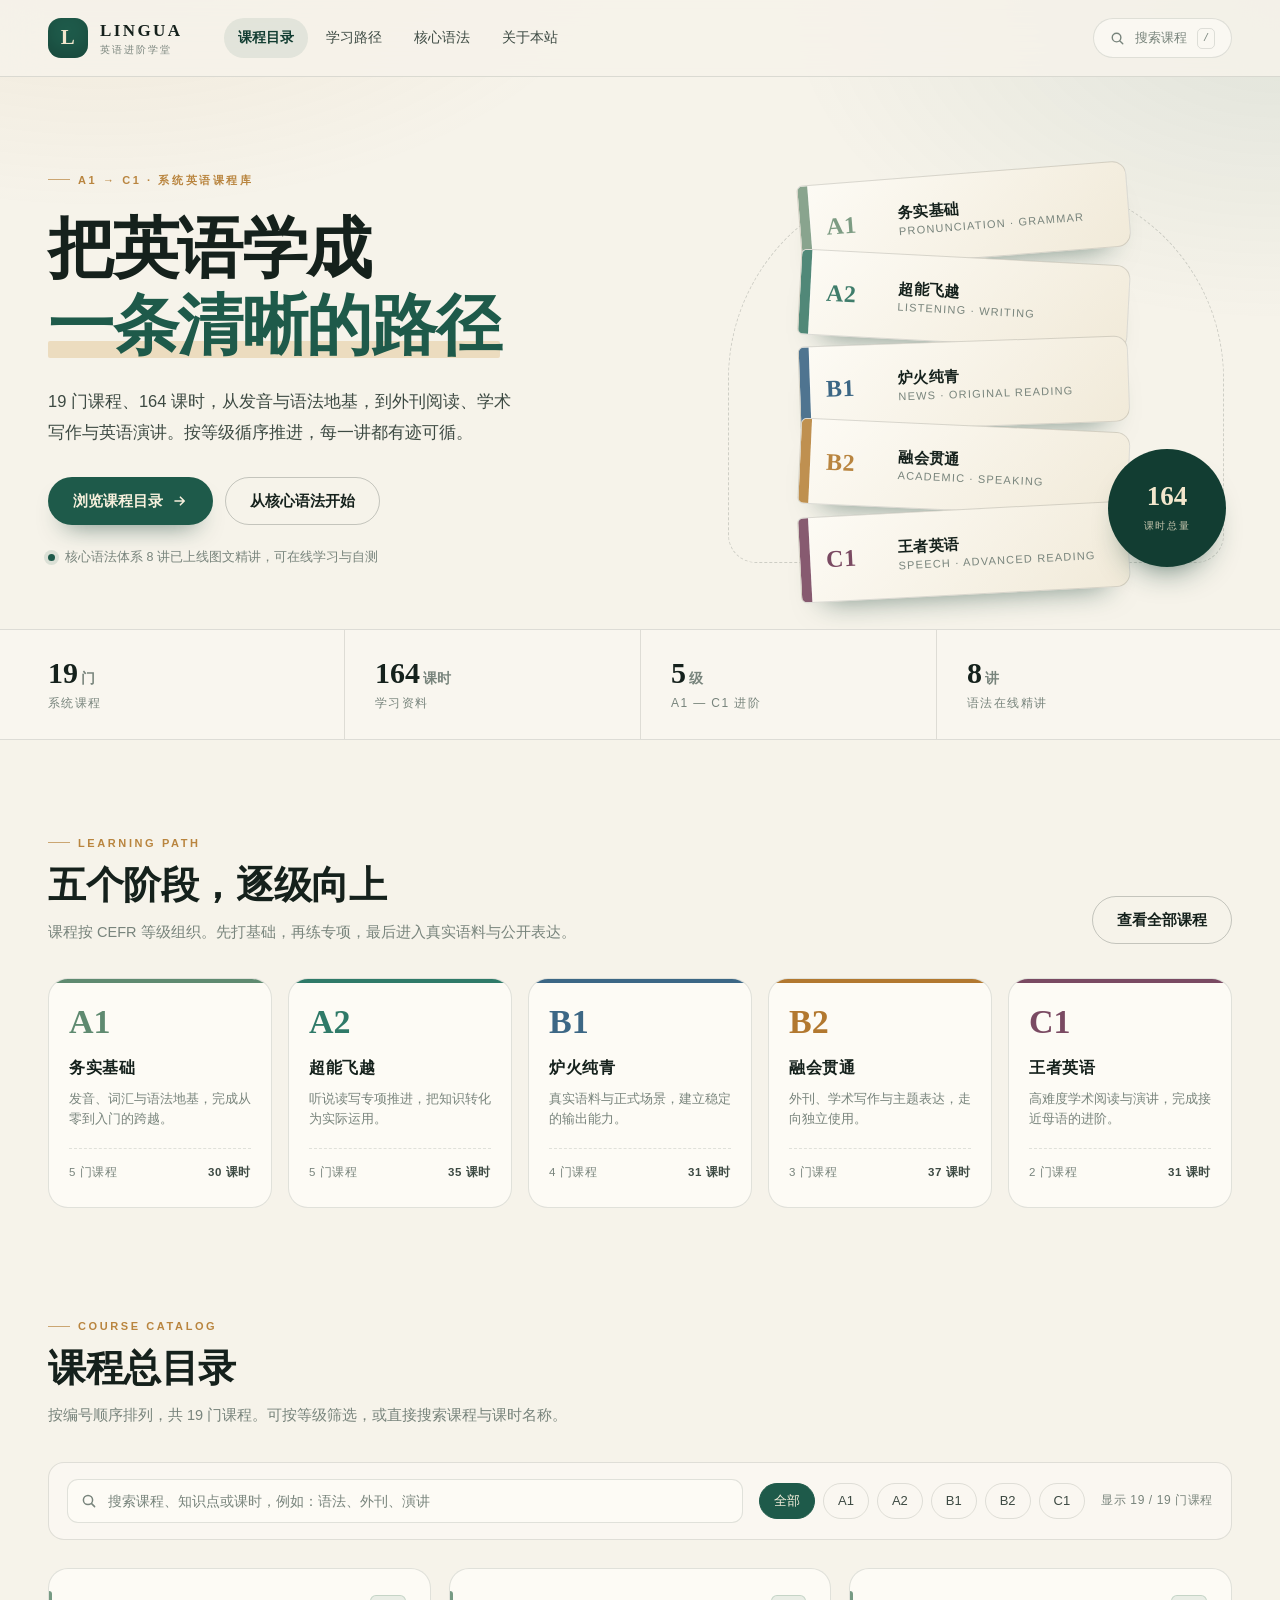
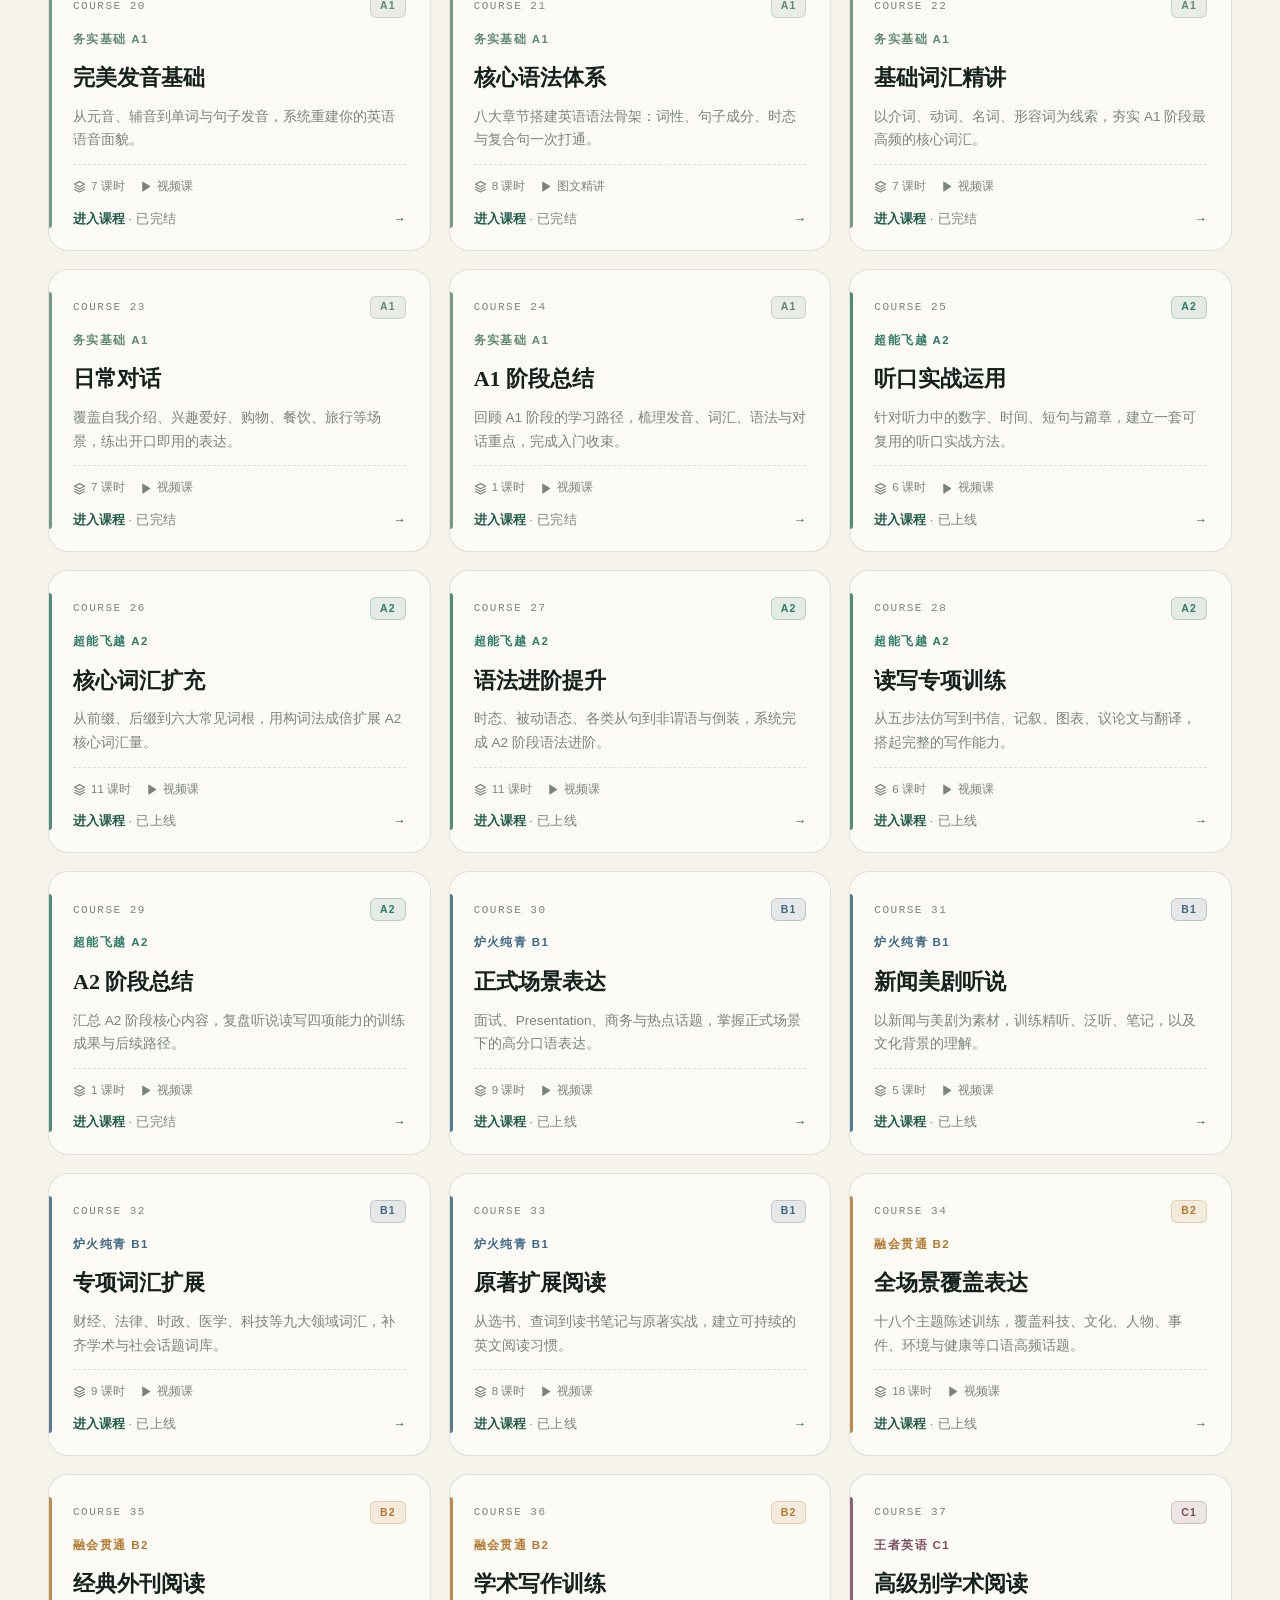
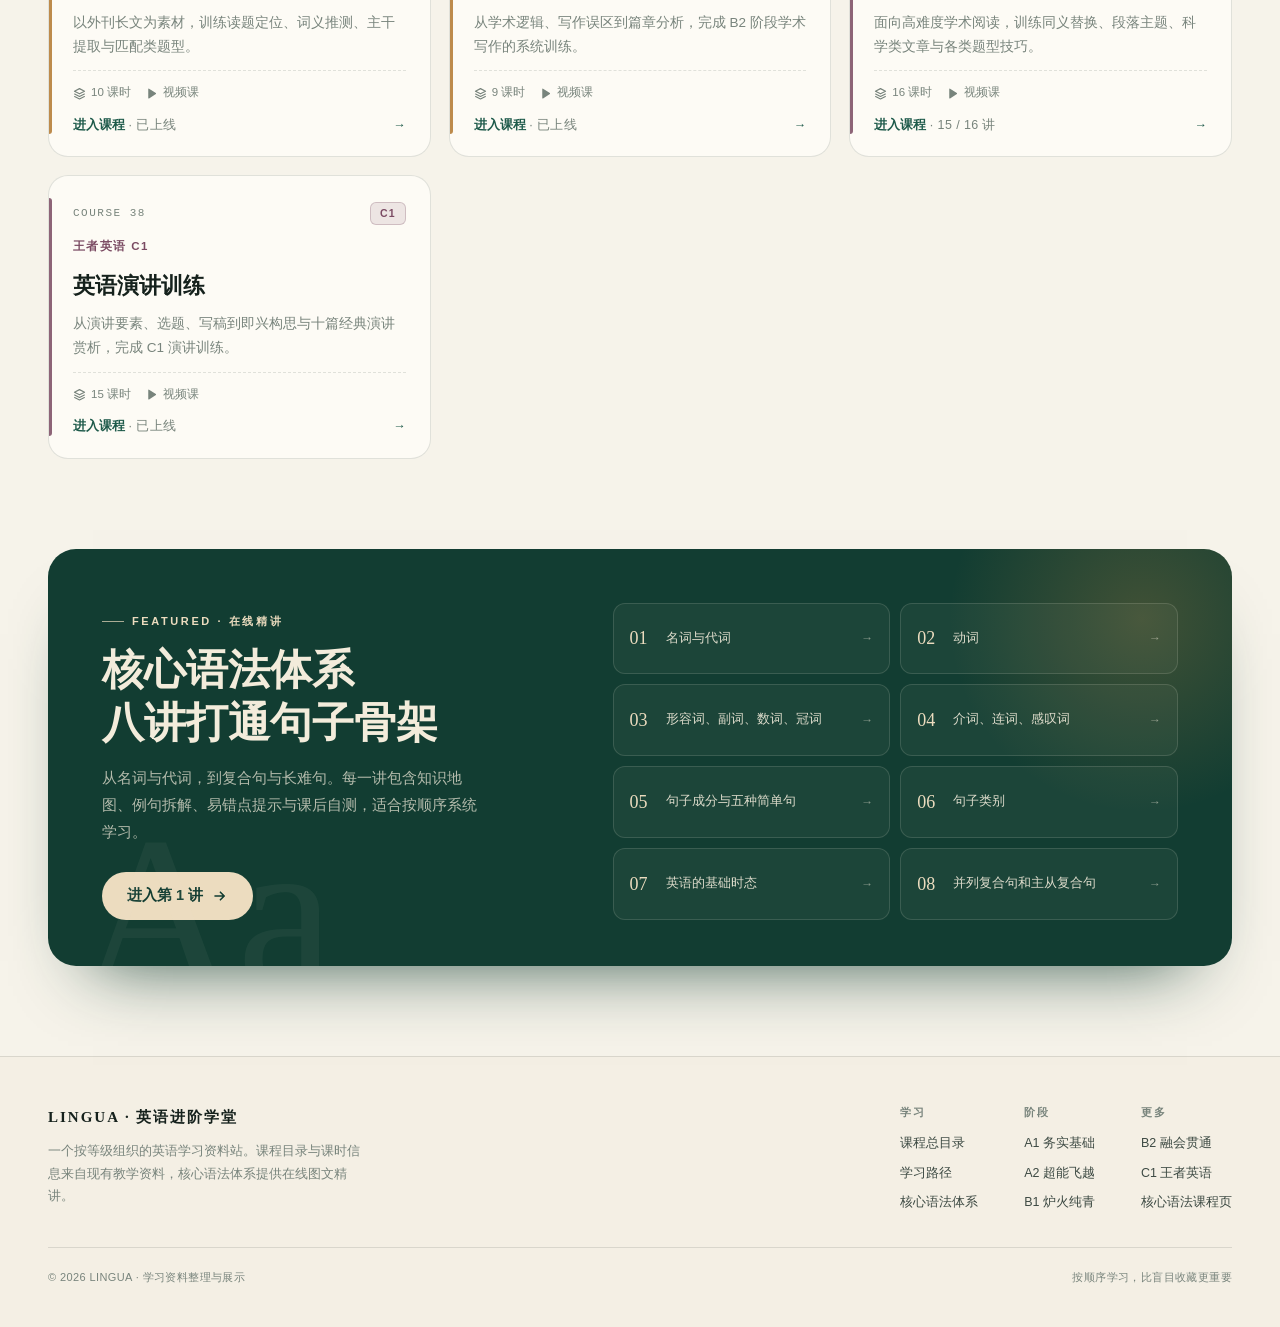
==== index.html @ fb458ee4 "feat: 英语学习网站开发 - 目录规划 Co-authored-by: traeagent <traeagent@users.noreply.github.com>" ====
<!DOCTYPE html>
<html lang="zh-CN">
<head>
  <meta charset="UTF-8">
  <meta name="viewport" content="width=device-width, initial-scale=1">
  <title>LINGUA · 英语进阶学堂 | A1–C1 系统英语课程</title>
  <meta name="description" content="LINGUA 英语进阶学堂：从 A1 到 C1 的 19 门系统课程，164 课时学习资料，含核心语法体系 8 讲在线精讲。">
  <link rel="icon" href="data:image/svg+xml,%3Csvg xmlns='http://www.w3.org/2000/svg' viewBox='0 0 40 40'%3E%3Crect width='40' height='40' rx='12' fill='%231e5a4a'/%3E%3Ctext x='20' y='27' font-family='Georgia' font-size='20' fill='%23f3e7cd' text-anchor='middle'%3EL%3C/text%3E%3C/svg%3E">
  <link rel="stylesheet" href="assets/css/site.css">
</head>
<body data-page="home">

  <header class="site-header">
    <div class="header-inner">
      <a class="logo" href="index.html" aria-label="LINGUA 首页">
        <span class="logo-mark">L</span>
        <span class="logo-text"><b>LINGUA</b><span>英语进阶学堂</span></span>
      </a>
      <nav class="main-nav" aria-label="主导航">
        <a href="#catalog" class="is-active">课程目录</a>
        <a href="#roadmap">学习路径</a>
        <a href="lesson-01.html">核心语法</a>
        <a href="#about">关于本站</a>
      </nav>
      <div class="header-actions">
        <a class="search-jump" href="index.html#catalog" data-search-jump>
          <svg viewBox="0 0 16 16" fill="none" stroke="currentColor" stroke-width="1.5" aria-hidden="true"><circle cx="7" cy="7" r="4.6"/><path d="m10.6 10.6 3 3" stroke-linecap="round"/></svg>
          <span>搜索课程</span><kbd>/</kbd>
        </a>
        <button class="nav-toggle" aria-label="打开菜单" aria-expanded="false">
          <svg viewBox="0 0 20 20" width="18" height="18" fill="none" stroke="currentColor" stroke-width="1.6"><path d="M3 6h14M3 10h14M3 14h14" stroke-linecap="round"/></svg>
        </button>
      </div>
    </div>
  </header>

  <main>
    <section class="hero">
      <div class="container hero-grid">
        <div>
          <span class="eyebrow">A1 → C1 · 系统英语课程库</span>
          <h1 class="hero-title">把英语学成<br><em>一条清晰的路径</em></h1>
          <p class="hero-lede">19 门课程、164 课时，从发音与语法地基，到外刊阅读、学术写作与英语演讲。按等级循序推进，每一讲都有迹可循。</p>
          <div class="hero-actions">
            <a class="btn btn-primary" href="#catalog">浏览课程目录
              <svg viewBox="0 0 16 16" fill="none" stroke="currentColor" stroke-width="1.6" aria-hidden="true"><path d="M3 8h9M8.4 4.2 12.2 8l-3.8 3.8" stroke-linecap="round" stroke-linejoin="round"/></svg>
            </a>
            <a class="btn btn-ghost" href="lesson-01.html">从核心语法开始</a>
          </div>
          <div class="hero-note"><span class="dot-live"></span>核心语法体系 8 讲已上线图文精讲，可在线学习与自测</div>
        </div>

        <div class="hero-art" aria-hidden="true">
          <div class="book book-1">
            <span class="book-level">A1</span>
            <span class="book-info"><b>务实基础</b><span>Pronunciation · Grammar</span></span>
          </div>
          <div class="book book-2">
            <span class="book-level">A2</span>
            <span class="book-info"><b>超能飞越</b><span>Listening · Writing</span></span>
          </div>
          <div class="book book-3">
            <span class="book-level">B1</span>
            <span class="book-info"><b>炉火纯青</b><span>News · Original Reading</span></span>
          </div>
          <div class="book book-4">
            <span class="book-level">B2</span>
            <span class="book-info"><b>融会贯通</b><span>Academic · Speaking</span></span>
          </div>
          <div class="book book-5">
            <span class="book-level">C1</span>
            <span class="book-info"><b>王者英语</b><span>Speech · Advanced Reading</span></span>
          </div>
          <div class="hero-seal"><b>164</b><span>课时总量</span></div>
        </div>
      </div>
    </section>

    <section class="stats" aria-label="站点数据">
      <div class="container stats-grid">
        <div class="stat"><b>19<i>门</i></b><span>系统课程</span></div>
        <div class="stat"><b>164<i>课时</i></b><span>学习资料</span></div>
        <div class="stat"><b>5<i>级</i></b><span>A1 — C1 进阶</span></div>
        <div class="stat"><b>8<i>讲</i></b><span>语法在线精讲</span></div>
      </div>
    </section>

    <section class="roadmap" id="roadmap">
      <div class="container">
        <div class="section-head">
          <div>
            <span class="eyebrow">Learning Path</span>
            <h2>五个阶段，逐级向上</h2>
            <p>课程按 CEFR 等级组织。先打基础，再练专项，最后进入真实语料与公开表达。</p>
          </div>
          <a class="btn btn-ghost" href="#catalog">查看全部课程</a>
        </div>
        <div class="roadmap-grid">
          <a class="level-card" href="index.html?level=A1#catalog" style="--lv:#5f8a70">
            <span class="lv">A1</span>
            <h3>务实基础</h3>
            <p>发音、词汇与语法地基，完成从零到入门的跨越。</p>
            <div class="lv-meta"><span>5 门课程</span><b>30 课时</b></div>
          </a>
          <a class="level-card" href="index.html?level=A2#catalog" style="--lv:#2f7a68">
            <span class="lv">A2</span>
            <h3>超能飞越</h3>
            <p>听说读写专项推进，把知识转化为实际运用。</p>
            <div class="lv-meta"><span>5 门课程</span><b>35 课时</b></div>
          </a>
          <a class="level-card" href="index.html?level=B1#catalog" style="--lv:#3c6785">
            <span class="lv">B1</span>
            <h3>炉火纯青</h3>
            <p>真实语料与正式场景，建立稳定的输出能力。</p>
            <div class="lv-meta"><span>4 门课程</span><b>31 课时</b></div>
          </a>
          <a class="level-card" href="index.html?level=B2#catalog" style="--lv:#b2782f">
            <span class="lv">B2</span>
            <h3>融会贯通</h3>
            <p>外刊、学术写作与主题表达，走向独立使用。</p>
            <div class="lv-meta"><span>3 门课程</span><b>37 课时</b></div>
          </a>
          <a class="level-card" href="index.html?level=C1#catalog" style="--lv:#7a4a62">
            <span class="lv">C1</span>
            <h3>王者英语</h3>
            <p>高难度学术阅读与演讲，完成接近母语的进阶。</p>
            <div class="lv-meta"><span>2 门课程</span><b>31 课时</b></div>
          </a>
        </div>
      </div>
    </section>

    <section class="catalog" id="catalog">
      <div class="container">
        <div class="section-head">
          <div>
            <span class="eyebrow">Course Catalog</span>
            <h2>课程总目录</h2>
            <p>按编号顺序排列，共 19 门课程。可按等级筛选，或直接搜索课程与课时名称。</p>
          </div>
        </div>

        <div class="catalog-toolbar">
          <div class="search-box">
            <svg viewBox="0 0 16 16" fill="none" stroke="currentColor" stroke-width="1.5" aria-hidden="true"><circle cx="7" cy="7" r="4.6"/><path d="m10.6 10.6 3 3" stroke-linecap="round"/></svg>
            <input id="courseSearch" type="search" placeholder="搜索课程、知识点或课时，例如：语法、外刊、演讲" autocomplete="off" aria-label="搜索课程">
          </div>
          <div class="filter-chips" id="levelChips">
            <button class="chip is-active" data-level="ALL">全部</button>
            <button class="chip" data-level="A1">A1</button>
            <button class="chip" data-level="A2">A2</button>
            <button class="chip" data-level="B1">B1</button>
            <button class="chip" data-level="B2">B2</button>
            <button class="chip" data-level="C1">C1</button>
          </div>
          <span class="catalog-count" id="catalogCount">显示 19 / 19 门课程</span>
        </div>

        <div class="course-grid" id="courseGrid">
          <!-- 课程卡片由 assets/js/site.js 渲染 -->
        </div>
      </div>
    </section>

    <section class="spotlight">
      <div class="container">
        <div class="spotlight-inner">
          <div>
            <span class="eyebrow">Featured · 在线精讲</span>
            <h2>核心语法体系<br>八讲打通句子骨架</h2>
            <p>从名词与代词，到复合句与长难句。每一讲包含知识地图、例句拆解、易错点提示与课后自测，适合按顺序系统学习。</p>
            <a class="btn" href="lesson-01.html">进入第 1 讲
              <svg viewBox="0 0 16 16" fill="none" stroke="currentColor" stroke-width="1.6" aria-hidden="true"><path d="M3 8h9M8.4 4.2 12.2 8l-3.8 3.8" stroke-linecap="round" stroke-linejoin="round"/></svg>
            </a>
          </div>
          <div class="chapter-grid">
            <a class="chapter-item" href="lesson-01.html"><span class="num">01</span><span class="tt">名词与代词</span><span class="arrow">→</span></a>
            <a class="chapter-item" href="lesson-02.html"><span class="num">02</span><span class="tt">动词</span><span class="arrow">→</span></a>
            <a class="chapter-item" href="lesson-03.html"><span class="num">03</span><span class="tt">形容词、副词、数词、冠词</span><span class="arrow">→</span></a>
            <a class="chapter-item" href="lesson-04.html"><span class="num">04</span><span class="tt">介词、连词、感叹词</span><span class="arrow">→</span></a>
            <a class="chapter-item" href="lesson-05.html"><span class="num">05</span><span class="tt">句子成分与五种简单句</span><span class="arrow">→</span></a>
            <a class="chapter-item" href="lesson-06.html"><span class="num">06</span><span class="tt">句子类别</span><span class="arrow">→</span></a>
            <a class="chapter-item" href="lesson-07.html"><span class="num">07</span><span class="tt">英语的基础时态</span><span class="arrow">→</span></a>
            <a class="chapter-item" href="lesson-08.html"><span class="num">08</span><span class="tt">并列复合句和主从复合句</span><span class="arrow">→</span></a>
          </div>
        </div>
      </div>
    </section>
  </main>

  <footer class="site-footer" id="about">
    <div class="container">
      <div class="footer-grid">
        <div class="footer-brand">
          <b>LINGUA · 英语进阶学堂</b>
          <p>一个按等级组织的英语学习资料站。课程目录与课时信息来自现有教学资料，核心语法体系提供在线图文精讲。</p>
        </div>
        <div class="footer-links">
          <div class="footer-col">
            <b>学习</b>
            <a href="#catalog">课程总目录</a>
            <a href="#roadmap">学习路径</a>
            <a href="lesson-01.html">核心语法体系</a>
          </div>
          <div class="footer-col">
            <b>阶段</b>
            <a href="index.html?level=A1#catalog">A1 务实基础</a>
            <a href="index.html?level=A2#catalog">A2 超能飞越</a>
            <a href="index.html?level=B1#catalog">B1 炉火纯青</a>
          </div>
          <div class="footer-col">
            <b>更多</b>
            <a href="index.html?level=B2#catalog">B2 融会贯通</a>
            <a href="index.html?level=C1#catalog">C1 王者英语</a>
            <a href="course.html?id=21">核心语法课程页</a>
          </div>
        </div>
      </div>
      <div class="footer-bottom">
        <span>© 2026 LINGUA · 学习资料整理与展示</span>
        <span>按顺序学习，比盲目收藏更重要</span>
      </div>
    </div>
  </footer>

  <script src="assets/js/data.js"></script>
  <script src="assets/js/site.js"></script>
</body>
</html>
---- assets/css/site.css ----
/* ==========================================================================
   LINGUA · 英语进阶学堂
   站点统一样式：目录页 / 课程页 / 章节学习页
   ========================================================================== */

:root {
  --paper: #f6f3ea;
  --paper-2: #efe9db;
  --card: #fdfbf5;
  --ink: #15211c;
  --ink-2: #3d4a43;
  --muted: #78847c;
  --line: rgba(21, 33, 28, 0.12);
  --line-strong: rgba(21, 33, 28, 0.22);
  --green: #1e5a4a;
  --green-deep: #123d32;
  --green-soft: #e3ece5;
  --gold: #b9853f;
  --gold-soft: #ecdcbf;
  --red: #a94a3b;
  --radius: 20px;
  --radius-sm: 12px;
  --shadow: 0 24px 50px -30px rgba(18, 61, 50, 0.45);
  --shadow-soft: 0 12px 30px -22px rgba(18, 61, 50, 0.4);
  --serif: "Iowan Old Style", "Palatino Linotype", Palatino, "Songti SC", "Noto Serif SC", Georgia, serif;
  --sans: -apple-system, BlinkMacSystemFont, "Segoe UI", "PingFang SC", "Hiragino Sans GB", "Microsoft YaHei", sans-serif;
  --mono: "SFMono-Regular", Consolas, "Liberation Mono", Menlo, monospace;
  --header-h: 76px;
}

* { box-sizing: border-box; }

html { scroll-behavior: smooth; }

body {
  margin: 0;
  background: var(--paper);
  color: var(--ink);
  font-family: var(--sans);
  font-size: 16px;
  line-height: 1.7;
  -webkit-font-smoothing: antialiased;
  text-rendering: optimizeLegibility;
}

body::before {
  content: "";
  position: fixed;
  inset: 0;
  pointer-events: none;
  z-index: -1;
  background:
    radial-gradient(900px 500px at 8% -10%, rgba(185, 133, 63, 0.10), transparent 60%),
    radial-gradient(800px 520px at 100% 0%, rgba(30, 90, 74, 0.10), transparent 62%);
}

a { color: inherit; text-decoration: none; }
img { max-width: 100%; display: block; }
button { font-family: inherit; }
::selection { background: var(--gold-soft); color: var(--green-deep); }

.container {
  width: 100%;
  max-width: 1240px;
  margin: 0 auto;
  padding: 0 28px;
}

.serif { font-family: var(--serif); }

/* ---------- 顶部导航 ---------- */
.site-header {
  position: sticky;
  top: 0;
  z-index: 60;
  background: rgba(246, 243, 234, 0.86);
  backdrop-filter: blur(18px);
  -webkit-backdrop-filter: blur(18px);
  border-bottom: 1px solid var(--line);
}

.header-inner {
  max-width: 1240px;
  margin: 0 auto;
  height: var(--header-h);
  padding: 0 28px;
  display: flex;
  align-items: center;
  gap: 34px;
}

.logo { display: flex; align-items: center; gap: 12px; flex-shrink: 0; }

.logo-mark {
  width: 40px;
  height: 40px;
  border-radius: 13px;
  background: var(--green);
  color: #f3e7cd;
  display: grid;
  place-items: center;
  font-family: var(--serif);
  font-size: 21px;
  font-weight: 600;
  letter-spacing: 0.5px;
  box-shadow: inset 0 -8px 16px rgba(0, 0, 0, 0.18);
}

.logo-text { display: flex; flex-direction: column; line-height: 1.15; }
.logo-text b {
  font-family: var(--serif);
  font-size: 17px;
  letter-spacing: 2.4px;
  font-weight: 600;
}
.logo-text span { font-size: 10px; letter-spacing: 2px; color: var(--muted); margin-top: 3px; }

.main-nav { display: flex; align-items: center; gap: 4px; margin-left: 8px; }
.main-nav a {
  padding: 8px 14px;
  border-radius: 999px;
  font-size: 14px;
  color: var(--ink-2);
  transition: background 0.2s, color 0.2s;
}
.main-nav a:hover { background: rgba(30, 90, 74, 0.08); color: var(--green-deep); }
.main-nav a.is-active { color: var(--green-deep); font-weight: 600; background: rgba(30, 90, 74, 0.09); }

.header-actions { margin-left: auto; display: flex; align-items: center; gap: 12px; }

.search-jump {
  display: flex;
  align-items: center;
  gap: 10px;
  height: 40px;
  padding: 0 16px;
  border: 1px solid var(--line);
  border-radius: 999px;
  background: rgba(253, 251, 245, 0.7);
  color: var(--muted);
  font-size: 13px;
  cursor: pointer;
  transition: border-color 0.2s, color 0.2s;
}
.search-jump:hover { border-color: var(--line-strong); color: var(--ink-2); }
.search-jump svg { width: 15px; height: 15px; }
.search-jump kbd {
  font-family: var(--mono);
  font-size: 10px;
  border: 1px solid var(--line);
  border-radius: 5px;
  padding: 1px 5px;
  color: var(--muted);
}

.nav-toggle {
  display: none;
  width: 40px;
  height: 40px;
  border-radius: 12px;
  border: 1px solid var(--line);
  background: transparent;
  color: var(--ink);
  cursor: pointer;
}

/* ---------- 通用标题 ---------- */
.eyebrow {
  display: inline-flex;
  align-items: center;
  gap: 8px;
  font-size: 11px;
  letter-spacing: 2.6px;
  text-transform: uppercase;
  color: var(--gold);
  font-weight: 600;
}
.eyebrow::before { content: ""; width: 22px; height: 1px; background: var(--gold); opacity: 0.7; }

.section-head { display: flex; align-items: flex-end; justify-content: space-between; gap: 24px; margin-bottom: 34px; }
.section-head h2 {
  margin: 10px 0 0;
  font-family: var(--serif);
  font-size: clamp(28px, 3.4vw, 38px);
  font-weight: 600;
  letter-spacing: -0.4px;
  line-height: 1.25;
}
.section-head p { margin: 10px 0 0; color: var(--muted); font-size: 14.5px; max-width: 560px; }

.btn {
  display: inline-flex;
  align-items: center;
  justify-content: center;
  gap: 9px;
  height: 48px;
  padding: 0 24px;
  border-radius: 999px;
  font-size: 14.5px;
  font-weight: 600;
  border: 1px solid transparent;
  cursor: pointer;
  transition: transform 0.18s, background 0.18s, box-shadow 0.18s, border-color 0.18s;
}
.btn:hover { transform: translateY(-1px); }
.btn-primary { background: var(--green); color: #f7f0dd; box-shadow: 0 14px 26px -16px rgba(18, 61, 50, 0.8); }
.btn-primary:hover { background: var(--green-deep); }
.btn-ghost { border-color: var(--line-strong); color: var(--ink); background: transparent; }
.btn-ghost:hover { background: rgba(253, 251, 245, 0.75); border-color: var(--ink-2); }
.btn svg { width: 16px; height: 16px; }

/* ---------- 首页 Hero ---------- */
.hero { padding: 78px 0 54px; overflow: hidden; }
.hero-grid { display: grid; grid-template-columns: 1.05fr 0.95fr; gap: 56px; align-items: center; }

.hero-title {
  margin: 22px 0 0;
  font-family: var(--serif);
  font-size: clamp(42px, 5.6vw, 66px);
  line-height: 1.16;
  letter-spacing: -1.4px;
  font-weight: 600;
}
.hero-title em {
  font-style: normal;
  color: var(--green);
  position: relative;
  white-space: nowrap;
}
.hero-title em::after {
  content: "";
  position: absolute;
  left: 0;
  right: 0;
  bottom: 0.06em;
  height: 0.26em;
  background: var(--gold-soft);
  z-index: -1;
  border-radius: 2px;
}
.hero-lede { margin: 22px 0 0; max-width: 470px; color: var(--ink-2); font-size: 16.5px; line-height: 1.85; }
.hero-actions { display: flex; flex-wrap: wrap; gap: 12px; margin-top: 30px; }
.hero-note { margin-top: 22px; display: flex; align-items: center; gap: 10px; font-size: 12.5px; color: var(--muted); }
.dot-live { width: 7px; height: 7px; border-radius: 50%; background: var(--green); box-shadow: 0 0 0 4px rgba(30, 90, 74, 0.12); }

/* 右侧书脊 */
.hero-art { position: relative; height: 420px; }
.hero-art::before {
  content: "";
  position: absolute;
  inset: 24px 8px 12px 32px;
  border: 1px dashed var(--line-strong);
  border-radius: 200px 200px 28px 28px;
  opacity: 0.8;
}
.book {
  position: absolute;
  left: 50%;
  width: 330px;
  height: 86px;
  border-radius: 6px 14px 14px 6px;
  background: linear-gradient(135deg, #fdfbf5, #f1ead9);
  border: 1px solid rgba(21, 33, 28, 0.14);
  box-shadow: 0 22px 30px -24px rgba(18, 61, 50, 0.6);
  transform: translateX(-50%);
  display: flex;
  align-items: center;
  padding: 0 26px;
  gap: 18px;
  overflow: hidden;
}
.book::before {
  content: "";
  position: absolute;
  left: 0; top: 0; bottom: 0;
  width: 10px;
  background: var(--book-color, var(--green));
  opacity: 0.9;
}
.book::after {
  content: "";
  position: absolute;
  left: 10px; top: 0; bottom: 0;
  width: 1px;
  background: rgba(255, 255, 255, 0.35);
}
.book-level {
  font-family: var(--serif);
  font-size: 24px;
  font-weight: 600;
  color: var(--book-color, var(--green));
  width: 54px;
  flex-shrink: 0;
  letter-spacing: 0.5px;
}
.book-info { display: flex; flex-direction: column; line-height: 1.35; }
.book-info b { font-size: 15px; letter-spacing: 0.4px; }
.book-info span { font-size: 11px; color: var(--muted); letter-spacing: 1.2px; text-transform: uppercase; }
.book-1 { top: 18px; transform: translateX(-50%) rotate(-4.5deg); --book-color: #7d9c83; }
.book-2 { top: 102px; transform: translateX(-50%) rotate(3deg); --book-color: #3f7d6b; z-index: 2; }
.book-3 { top: 186px; transform: translateX(-50%) rotate(-2deg); --book-color: #3c6785; z-index: 3; }
.book-4 { top: 270px; transform: translateX(-50%) rotate(2.6deg); --book-color: #b9853f; z-index: 4; }
.book-5 { top: 354px; transform: translateX(-50%) rotate(-3deg); --book-color: #7a4a62; z-index: 5; }

.hero-seal {
  position: absolute;
  right: 6px;
  bottom: 8px;
  width: 118px;
  height: 118px;
  border-radius: 50%;
  background: var(--green-deep);
  color: #f3e7cd;
  display: grid;
  place-content: center;
  text-align: center;
  z-index: 8;
  box-shadow: 0 20px 34px -22px rgba(18, 61, 50, 0.9);
}
.hero-seal b { font-family: var(--serif); font-size: 27px; line-height: 1; }
.hero-seal span { font-size: 10px; letter-spacing: 1.6px; margin-top: 7px; opacity: 0.8; }

/* ---------- 数据条 ---------- */
.stats {
  border-top: 1px solid var(--line);
  border-bottom: 1px solid var(--line);
  background: rgba(253, 251, 245, 0.45);
}
.stats-grid { display: grid; grid-template-columns: repeat(4, 1fr); }
.stat { padding: 26px 8px 26px 0; display: flex; flex-direction: column; gap: 4px; }
.stat + .stat { border-left: 1px solid var(--line); padding-left: 30px; }
.stat b { font-family: var(--serif); font-size: 30px; font-weight: 600; line-height: 1.1; }
.stat b i { font-style: normal; font-size: 14px; color: var(--muted); margin-left: 3px; }
.stat span { font-size: 12px; letter-spacing: 1.4px; color: var(--muted); }

/* ---------- 学习路径 ---------- */
.roadmap { padding: 84px 0 30px; }
.roadmap-grid { display: grid; grid-template-columns: repeat(5, 1fr); gap: 16px; }
.level-card {
  position: relative;
  padding: 26px 20px 24px;
  border: 1px solid var(--line);
  border-radius: var(--radius);
  background: var(--card);
  overflow: hidden;
  transition: transform 0.2s, box-shadow 0.2s, border-color 0.2s;
}
.level-card:hover { transform: translateY(-4px); box-shadow: var(--shadow-soft); border-color: var(--line-strong); }
.level-card::before {
  content: "";
  position: absolute;
  inset: 0 0 auto 0;
  height: 4px;
  background: var(--lv, var(--green));
}
.level-card .lv {
  font-family: var(--serif);
  font-size: 34px;
  font-weight: 600;
  color: var(--lv, var(--green));
  line-height: 1;
}
.level-card h3 { margin: 12px 0 0; font-size: 16px; font-weight: 600; letter-spacing: 0.5px; }
.level-card p { margin: 8px 0 0; font-size: 12.5px; color: var(--muted); line-height: 1.65; }
.level-card .lv-meta {
  margin-top: 18px;
  padding-top: 14px;
  border-top: 1px dashed var(--line);
  display: flex;
  justify-content: space-between;
  font-size: 11.5px;
  color: var(--muted);
  letter-spacing: 0.6px;
}
.level-card .lv-meta b { color: var(--ink-2); font-weight: 600; }

/* ---------- 课程目录 ---------- */
.catalog { padding: 70px 0 90px; }
.catalog-toolbar {
  display: flex;
  align-items: center;
  gap: 16px;
  flex-wrap: wrap;
  margin-bottom: 28px;
  padding: 16px 18px;
  border: 1px solid var(--line);
  border-radius: 16px;
  background: rgba(253, 251, 245, 0.6);
}
.search-box { position: relative; flex: 1; min-width: 240px; }
.search-box svg { position: absolute; left: 14px; top: 50%; transform: translateY(-50%); width: 16px; height: 16px; color: var(--muted); }
.search-box input {
  width: 100%;
  height: 44px;
  padding: 0 16px 0 40px;
  border: 1px solid var(--line);
  border-radius: 11px;
  background: var(--card);
  color: var(--ink);
  font-size: 14px;
  font-family: inherit;
  outline: none;
  transition: border-color 0.2s, box-shadow 0.2s;
}
.search-box input::placeholder { color: var(--muted); }
.search-box input:focus { border-color: var(--green); box-shadow: 0 0 0 3px rgba(30, 90, 74, 0.10); }
.filter-chips { display: flex; flex-wrap: wrap; gap: 8px; }
.chip {
  height: 36px;
  padding: 0 14px;
  border-radius: 999px;
  border: 1px solid var(--line);
  background: transparent;
  color: var(--ink-2);
  font-size: 13px;
  cursor: pointer;
  transition: all 0.18s;
}
.chip:hover { border-color: var(--line-strong); }
.chip.is-active { background: var(--green); border-color: var(--green); color: #f7f0dd; }
.catalog-count { margin-left: auto; font-size: 12px; color: var(--muted); letter-spacing: 0.6px; white-space: nowrap; }

.course-grid { display: grid; grid-template-columns: repeat(3, 1fr); gap: 18px; }
.course-card {
  --lv: var(--green);
  position: relative;
  display: flex;
  flex-direction: column;
  gap: 12px;
  padding: 26px 24px 20px;
  border: 1px solid var(--line);
  border-radius: var(--radius);
  background: var(--card);
  overflow: hidden;
  transition: transform 0.2s, box-shadow 0.2s, border-color 0.2s;
}
.course-card::before {
  content: "";
  position: absolute;
  left: 0; top: 22px; bottom: 22px;
  width: 3px;
  border-radius: 0 3px 3px 0;
  background: var(--lv);
  opacity: 0.85;
}
.course-card:hover { transform: translateY(-4px); box-shadow: var(--shadow); border-color: var(--line-strong); }
.course-top { display: flex; align-items: center; justify-content: space-between; gap: 10px; }
.course-no { font-family: var(--mono); font-size: 11px; letter-spacing: 1.5px; color: var(--muted); }
.badge {
  display: inline-flex;
  align-items: center;
  gap: 6px;
  height: 23px;
  padding: 0 9px;
  border-radius: 6px;
  font-size: 10.5px;
  letter-spacing: 1.1px;
  font-weight: 700;
  color: var(--lv);
  background: color-mix(in srgb, var(--lv) 12%, transparent);
  border: 1px solid color-mix(in srgb, var(--lv) 26%, transparent);
}
.course-card h3 { margin: 2px 0 0; font-family: var(--serif); font-size: 22px; line-height: 1.35; font-weight: 600; }
.course-series { font-size: 11.5px; letter-spacing: 1.4px; color: var(--lv); font-weight: 600; }
.course-card p { margin: 0; font-size: 13.5px; color: var(--muted); line-height: 1.75; flex: 1; }
.course-meta { display: flex; align-items: center; gap: 14px; font-size: 11.5px; color: var(--muted); padding-top: 12px; border-top: 1px dashed var(--line); }
.course-meta em { font-style: normal; display: inline-flex; align-items: center; gap: 5px; }
.course-meta em svg { width: 13px; height: 13px; }
.course-link { display: flex; align-items: center; justify-content: space-between; font-size: 12.5px; font-weight: 600; color: var(--green); }
.course-link .arrow { transition: transform 0.2s; }
.course-card:hover .course-link .arrow { transform: translateX(4px); }
.course-link .status { font-weight: 400; color: var(--muted); letter-spacing: 0.4px; }

.empty-state {
  grid-column: 1 / -1;
  text-align: center;
  padding: 70px 20px;
  border: 1px dashed var(--line-strong);
  border-radius: var(--radius);
  color: var(--muted);
  font-size: 14px;
}
.empty-state b { display: block; font-family: var(--serif); font-size: 22px; color: var(--ink); margin-bottom: 8px; }

/* ---------- 核心语法特色区 ---------- */
.spotlight { padding: 0 0 90px; }
.spotlight-inner {
  position: relative;
  border-radius: 28px;
  overflow: hidden;
  background: var(--green-deep);
  color: #f3ecdb;
  padding: 54px 54px 46px;
  display: grid;
  grid-template-columns: 0.9fr 1.1fr;
  gap: 48px;
  box-shadow: 0 40px 70px -45px rgba(18, 61, 50, 0.9);
}
.spotlight-inner::before {
  content: "";
  position: absolute;
  right: -120px; top: -140px;
  width: 420px; height: 420px;
  border-radius: 50%;
  background: radial-gradient(circle, rgba(185, 133, 63, 0.28), transparent 65%);
}
.spotlight-inner::after {
  content: "Aa";
  position: absolute;
  left: 30px; bottom: -58px;
  font-family: var(--serif);
  font-size: 220px;
  color: rgba(243, 236, 219, 0.05);
  line-height: 1;
  pointer-events: none;
}
.spotlight .eyebrow { color: var(--gold-soft); }
.spotlight .eyebrow::before { background: var(--gold-soft); }
.spotlight h2 { font-family: var(--serif); font-size: clamp(30px, 3.6vw, 42px); line-height: 1.25; margin: 14px 0 0; font-weight: 600; position: relative; }
.spotlight p { color: rgba(243, 236, 219, 0.72); font-size: 14.5px; line-height: 1.85; margin: 16px 0 0; max-width: 380px; }
.spotlight .btn { margin-top: 26px; background: var(--gold-soft); color: var(--green-deep); }
.spotlight .btn:hover { background: #f4e6c8; }
.chapter-grid { display: grid; grid-template-columns: 1fr 1fr; gap: 10px; position: relative; }
.chapter-item {
  display: flex;
  align-items: center;
  gap: 12px;
  padding: 14px 16px;
  border-radius: 12px;
  border: 1px solid rgba(243, 236, 219, 0.14);
  background: rgba(243, 236, 219, 0.045);
  transition: background 0.2s, border-color 0.2s, transform 0.2s;
}
.chapter-item:hover { background: rgba(243, 236, 219, 0.11); border-color: rgba(236, 220, 191, 0.45); transform: translateX(3px); }
.chapter-item .num { font-family: var(--serif); font-size: 18px; color: var(--gold-soft); min-width: 24px; }
.chapter-item .tt { font-size: 12.5px; line-height: 1.4; color: rgba(243, 236, 219, 0.9); }
.chapter-item .arrow { margin-left: auto; opacity: 0.5; font-size: 12px; }

/* ---------- 页脚 ---------- */
.site-footer { border-top: 1px solid var(--line); padding: 46px 0 40px; background: rgba(239, 233, 219, 0.35); }
.footer-grid { display: flex; justify-content: space-between; gap: 30px; flex-wrap: wrap; }
.footer-brand b { font-family: var(--serif); letter-spacing: 2px; font-size: 15px; }
.footer-brand p { margin: 10px 0 0; color: var(--muted); font-size: 12.5px; max-width: 320px; line-height: 1.8; }
.footer-links { display: flex; gap: 46px; }
.footer-col { display: flex; flex-direction: column; gap: 8px; font-size: 12.5px; }
.footer-col b { font-size: 11px; letter-spacing: 1.6px; color: var(--muted); margin-bottom: 4px; font-weight: 600; }
.footer-col a { color: var(--ink-2); }
.footer-col a:hover { color: var(--green); }
.footer-bottom { margin-top: 34px; padding-top: 20px; border-top: 1px solid var(--line); display: flex; justify-content: space-between; gap: 12px; font-size: 11px; color: var(--muted); letter-spacing: 0.4px; flex-wrap: wrap; }

/* ==========================================================================
   课程详情页
   ========================================================================== */
.course-hero { padding: 38px 0 44px; border-bottom: 1px solid var(--line); position: relative; overflow: hidden; }
.course-hero::before {
  content: "";
  position: absolute;
  inset: 0;
  background: linear-gradient(180deg, color-mix(in srgb, var(--lv, var(--green)) 9%, transparent), transparent 78%);
  pointer-events: none;
}
.breadcrumb { display: flex; align-items: center; gap: 9px; font-size: 11.5px; color: var(--muted); letter-spacing: 0.4px; position: relative; }
.breadcrumb a:hover { color: var(--green); }
.breadcrumb .sep { opacity: 0.5; }
.course-hero-grid { display: grid; grid-template-columns: 1fr 300px; gap: 54px; align-items: end; margin-top: 26px; position: relative; }
.course-hero h1 { font-family: var(--serif); font-size: clamp(36px, 4.6vw, 54px); line-height: 1.2; margin: 12px 0 0; font-weight: 600; letter-spacing: -0.8px; }
.course-hero .course-series-line { font-size: 12px; letter-spacing: 2px; color: var(--lv, var(--green)); font-weight: 700; }
.course-hero p.lede { margin: 16px 0 0; max-width: 640px; color: var(--ink-2); font-size: 15.5px; line-height: 1.9; }
.hero-tags { display: flex; flex-wrap: wrap; gap: 8px; margin-top: 20px; }
.hero-tags span { font-size: 11.5px; padding: 4px 11px; border-radius: 999px; border: 1px solid var(--line); color: var(--muted); }

.course-facts { border-left: 1px solid var(--line); padding-left: 30px; display: grid; gap: 14px; }
.fact { display: flex; justify-content: space-between; align-items: baseline; gap: 12px; font-size: 12.5px; color: var(--muted); }
.fact b { font-family: var(--serif); font-size: 24px; color: var(--ink); font-weight: 600; }
.fact b i { font-style: normal; font-size: 12px; color: var(--muted); margin-left: 3px; }

.course-body { padding: 54px 0 90px; }
.course-layout { display: grid; grid-template-columns: 1fr 310px; gap: 54px; align-items: start; }

.lessons-head { display: flex; align-items: center; justify-content: space-between; gap: 16px; margin-bottom: 20px; }
.lessons-head h2 { font-family: var(--serif); font-size: 26px; margin: 0; font-weight: 600; }
.lessons-head span { font-size: 12px; color: var(--muted); letter-spacing: 0.6px; }

.lesson-list { border-top: 1px solid var(--line); }
.lesson-row {
  display: flex;
  align-items: center;
  gap: 18px;
  padding: 16px 10px;
  border-bottom: 1px solid var(--line);
  transition: background 0.18s, padding-left 0.18s;
}
a.lesson-row:hover { background: rgba(253, 251, 245, 0.9); padding-left: 16px; }
.lesson-row .idx { font-family: var(--serif); font-size: 15px; color: var(--muted); min-width: 28px; }
.lesson-row .icon {
  width: 32px; height: 32px; flex-shrink: 0;
  border-radius: 50%;
  display: grid; place-items: center;
  border: 1px solid var(--line);
  color: var(--green);
  background: var(--card);
}
.lesson-row .icon svg { width: 12px; height: 12px; }
.lesson-row .info { flex: 1; min-width: 0; }
.lesson-row .info b { display: block; font-size: 14px; font-weight: 500; line-height: 1.5; }
.lesson-row .info span { display: block; font-size: 11.5px; color: var(--muted); margin-top: 3px; }
.lesson-row .fmt { font-family: var(--mono); font-size: 10px; color: var(--muted); text-transform: uppercase; border: 1px solid var(--line); border-radius: 4px; padding: 2px 5px; }
.lesson-row .enter { font-size: 11.5px; color: var(--green); white-space: nowrap; display: flex; align-items: center; gap: 5px; }
.lesson-row.is-pending { opacity: 0.62; }
.lesson-row.is-pending .icon { color: var(--muted); }

.course-side { position: sticky; top: calc(var(--header-h) + 24px); display: grid; gap: 16px; }
.side-card { border: 1px solid var(--line); border-radius: var(--radius); background: var(--card); padding: 24px; }
.side-card h3 { margin: 0 0 14px; font-family: var(--serif); font-size: 17px; font-weight: 600; }
.side-card p { margin: 0; font-size: 13px; color: var(--muted); line-height: 1.8; }
.side-list { display: grid; gap: 10px; }
.side-list div { display: flex; justify-content: space-between; gap: 12px; font-size: 12.5px; color: var(--muted); }
.side-list b { color: var(--ink-2); font-weight: 500; }
.path-line { display: grid; gap: 0; margin-top: 4px; }
.path-line .pstep { display: flex; gap: 12px; padding-bottom: 16px; position: relative; }
.path-line .pstep::before { content: ""; position: absolute; left: 7px; top: 18px; bottom: 0; width: 1px; background: var(--line); }
.path-line .pstep:last-child::before { display: none; }
.path-line .pdot { width: 15px; height: 15px; border-radius: 50%; border: 1px solid var(--line-strong); background: var(--card); flex-shrink: 0; position: relative; z-index: 1; margin-top: 2px; }
.path-line .pstep.is-done .pdot { background: var(--green); border-color: var(--green); }
.path-line .pstep.is-now .pdot { border-color: var(--gold); box-shadow: 0 0 0 4px rgba(185, 133, 63, 0.14); }
.path-line .ptext { font-size: 12.5px; color: var(--muted); line-height: 1.5; }
.path-line .ptext b { display: block; color: var(--ink-2); font-weight: 500; font-size: 12.5px; }

/* ==========================================================================
   章节学习页
   ========================================================================== */
.lesson-shell { max-width: 1380px; margin: 0 auto; padding: 0 24px; }
.lesson-layout { display: grid; grid-template-columns: 246px minmax(0, 1fr) 196px; gap: 42px; align-items: start; }

.lesson-sidebar { position: sticky; top: calc(var(--header-h) + 22px); padding: 26px 0 40px; }
.sidebar-course { padding: 0 0 18px; border-bottom: 1px solid var(--line); }
.sidebar-course .series { font-size: 10px; letter-spacing: 2px; color: var(--gold); font-weight: 700; text-transform: uppercase; }
.sidebar-course b { display: block; font-family: var(--serif); font-size: 19px; margin-top: 6px; line-height: 1.35; }
.sidebar-course span.meta { display: block; font-size: 11px; color: var(--muted); margin-top: 5px; letter-spacing: 0.5px; }
.chapter-nav { margin-top: 14px; display: grid; gap: 2px; }
.chapter-nav a {
  display: flex;
  gap: 10px;
  padding: 9px 10px;
  border-radius: 9px;
  font-size: 12.5px;
  line-height: 1.5;
  color: var(--ink-2);
  transition: background 0.18s, color 0.18s;
}
.chapter-nav a .n { font-family: var(--mono); font-size: 10px; color: var(--muted); padding-top: 2px; letter-spacing: 0.5px; }
.chapter-nav a:hover { background: rgba(30, 90, 74, 0.07); }
.chapter-nav a.is-active { background: var(--green); color: #f7f0dd; box-shadow: 0 10px 20px -14px rgba(18, 61, 50, 0.9); }
.chapter-nav a.is-active .n { color: rgba(247, 240, 221, 0.6); }
.chapter-nav a.is-done .n::after { content: "·"; color: var(--gold); }
.sidebar-progress { margin-top: 20px; padding: 14px 16px; border: 1px solid var(--line); border-radius: 12px; background: var(--card); }
.sidebar-progress .sp-top { display: flex; justify-content: space-between; font-size: 10.5px; letter-spacing: 0.8px; color: var(--muted); }
.sidebar-progress .sp-bar { height: 4px; border-radius: 2px; background: var(--paper-2); margin-top: 9px; overflow: hidden; }
.sidebar-progress .sp-bar i { display: block; height: 100%; width: 0; background: var(--gold); border-radius: 2px; transition: width 0.4s; }
.sidebar-back { display: inline-flex; align-items: center; gap: 6px; margin-top: 16px; font-size: 11.5px; color: var(--muted); }
.sidebar-back:hover { color: var(--green); }

.lesson-main { padding: 34px 0 90px; min-width: 0; }
.lesson-header { padding-bottom: 30px; border-bottom: 1px solid var(--line); }
.lesson-kicker { display: flex; align-items: center; gap: 10px; font-size: 10.5px; letter-spacing: 2.2px; text-transform: uppercase; color: var(--gold); font-weight: 700; }
.lesson-kicker .sep { color: var(--line-strong); }
.lesson-header h1 { font-family: var(--serif); font-size: clamp(34px, 4.4vw, 50px); line-height: 1.2; margin: 12px 0 0; font-weight: 600; letter-spacing: -0.8px; }
.lesson-lede { margin: 16px 0 0; font-size: 16px; color: var(--ink-2); line-height: 1.9; max-width: 640px; }
.lesson-meta { display: flex; flex-wrap: wrap; align-items: center; gap: 8px 18px; margin-top: 20px; font-size: 11.5px; color: var(--muted); letter-spacing: 0.4px; }
.lesson-meta span { display: inline-flex; align-items: center; gap: 6px; }
.lesson-meta svg { width: 13px; height: 13px; }
.complete-btn {
  margin-left: auto;
  height: 38px;
  padding: 0 16px;
  border-radius: 999px;
  border: 1px solid var(--line-strong);
  background: transparent;
  color: var(--ink-2);
  font-size: 12px;
  cursor: pointer;
  display: inline-flex;
  align-items: center;
  gap: 7px;
  transition: all 0.2s;
}
.complete-btn:hover { border-color: var(--green); color: var(--green); }
.complete-btn.is-done { background: var(--green); border-color: var(--green); color: #f7f0dd; }
.complete-btn svg { width: 13px; height: 13px; }

.objectives {
  margin: 30px 0 0;
  padding: 24px 26px;
  border-radius: var(--radius);
  border: 1px solid var(--line);
  background: linear-gradient(135deg, rgba(253, 251, 245, 0.95), rgba(239, 233, 219, 0.6));
}
.objectives h2 { margin: 0 0 14px; font-size: 12px; letter-spacing: 2px; text-transform: uppercase; color: var(--gold); font-family: var(--sans); font-weight: 700; }
.objectives ol { margin: 0; padding-left: 0; list-style: none; counter-reset: obj; display: grid; gap: 9px; }
.objectives li { counter-increment: obj; display: flex; gap: 12px; font-size: 14px; color: var(--ink-2); line-height: 1.7; }
.objectives li::before {
  content: counter(obj, decimal-leading-zero);
  font-family: var(--mono);
  font-size: 10.5px;
  color: var(--green);
  border: 1px solid rgba(30, 90, 74, 0.24);
  border-radius: 50%;
  width: 22px; height: 22px;
  display: grid; place-items: center;
  flex-shrink: 0;
  margin-top: 3px;
}

.part { margin-top: 52px; }
.part-head { display: flex; align-items: flex-start; gap: 16px; padding-bottom: 16px; border-bottom: 1px solid var(--line); margin-bottom: 26px; }
.part-tag {
  flex-shrink: 0;
  font-family: var(--mono);
  font-size: 10px;
  letter-spacing: 1px;
  color: var(--gold);
  border: 1px solid var(--gold-soft);
  background: rgba(236, 220, 191, 0.28);
  border-radius: 5px;
  padding: 5px 8px;
  margin-top: 6px;
}
.part-head h2 { margin: 0; font-family: var(--serif); font-size: clamp(24px, 2.6vw, 31px); line-height: 1.35; font-weight: 600; letter-spacing: -0.3px; }
.part-head p { margin: 7px 0 0; font-size: 13px; color: var(--muted); line-height: 1.7; }

.block { margin-top: 34px; scroll-margin-top: 100px; }
.block-label { display: inline-flex; align-items: center; gap: 8px; font-family: var(--mono); font-size: 10.5px; letter-spacing: 1.2px; color: var(--green); font-weight: 700; margin-bottom: 8px; }
.block-label::before { content: ""; width: 14px; height: 1px; background: var(--green); }
.block h3 { margin: 0 0 12px; font-family: var(--serif); font-size: 22px; font-weight: 600; line-height: 1.4; scroll-margin-top: 100px; }
.block h4 { margin: 22px 0 8px; font-size: 14.5px; font-weight: 600; }
.block p { margin: 0 0 12px; font-size: 15px; line-height: 1.9; color: var(--ink-2); }
.block ul, .block ol { margin: 0 0 14px; padding-left: 22px; font-size: 14.5px; line-height: 1.9; color: var(--ink-2); }
.block li { margin-bottom: 4px; }
.block strong { color: var(--ink); font-weight: 600; }
.block a { color: var(--green); border-bottom: 1px solid rgba(30, 90, 74, 0.3); }

.en, .block .en {
  font-family: var(--serif);
  font-style: italic;
  font-size: 16.5px;
  color: var(--green-deep);
  letter-spacing: 0.1px;
}
.en b, .block .en b { font-style: normal; font-weight: 600; color: var(--gold); }

.example {
  margin: 14px 0;
  padding: 14px 18px;
  border-left: 2px solid var(--gold);
  background: rgba(236, 220, 191, 0.22);
  border-radius: 0 10px 10px 0;
}
.example .en { display: block; }
.example .zh { display: block; margin-top: 4px; font-size: 12.5px; color: var(--muted); }

.callout {
  margin: 18px 0;
  padding: 17px 20px;
  border-radius: 12px;
  border: 1px solid var(--line);
  background: var(--card);
  font-size: 14px;
  line-height: 1.8;
  color: var(--ink-2);
}
.callout b.t { display: block; font-size: 11px; letter-spacing: 1.6px; text-transform: uppercase; margin-bottom: 6px; font-weight: 700; }
.callout.idea { border-color: rgba(30, 90, 74, 0.22); background: rgba(227, 236, 229, 0.55); }
.callout.idea b.t { color: var(--green); }
.callout.tip { border-color: rgba(185, 133, 63, 0.28); background: rgba(236, 220, 191, 0.26); }
.callout.tip b.t { color: var(--gold); }
.callout.warn { border-color: rgba(169, 74, 59, 0.26); background: rgba(169, 74, 59, 0.055); }
.callout.warn b.t { color: var(--red); }
.callout p:last-child { margin-bottom: 0; }

.table-wrap { margin: 18px 0; overflow-x: auto; border: 1px solid var(--line); border-radius: 12px; background: var(--card); }
table { width: 100%; border-collapse: collapse; font-size: 13px; min-width: 520px; }
th { text-align: left; font-weight: 600; color: var(--green-deep); background: rgba(30, 90, 74, 0.07); padding: 11px 14px; border-bottom: 1px solid var(--line); font-size: 11.5px; letter-spacing: 0.6px; white-space: nowrap; }
td { padding: 11px 14px; border-bottom: 1px solid var(--line); vertical-align: top; line-height: 1.65; color: var(--ink-2); }
tr:last-child td { border-bottom: none; }
tbody tr:hover td { background: rgba(236, 220, 191, 0.12); }
td .en { font-size: 14.5px; }

.card-grid { display: grid; gap: 12px; margin: 16px 0; }
.card-grid.two { grid-template-columns: 1fr 1fr; }
.card-grid.three { grid-template-columns: repeat(3, 1fr); }
.mini-card { padding: 16px 17px; border: 1px solid var(--line); border-radius: 12px; background: var(--card); }
.mini-card h5 { margin: 0 0 6px; font-size: 13px; font-weight: 600; }
.mini-card p { margin: 0; font-size: 12.5px; line-height: 1.7; color: var(--muted); }
.mini-card .en { font-size: 14px; }

.chip-row { display: flex; flex-wrap: wrap; gap: 7px; margin: 12px 0 16px; }
.chip-row span { font-size: 12px; padding: 4px 10px; border-radius: 999px; background: rgba(30, 90, 74, 0.07); border: 1px solid rgba(30, 90, 74, 0.14); color: var(--green-deep); }

.word-list { display: flex; flex-wrap: wrap; gap: 6px 14px; margin: 10px 0 14px; }
.word-list code, .word-list .w { font-family: var(--serif); font-size: 15px; font-style: italic; color: var(--green-deep); }

.steps { counter-reset: step; display: grid; gap: 10px; margin: 16px 0; }
.step-item { counter-increment: step; display: flex; gap: 13px; padding: 13px 15px; border: 1px solid var(--line); border-radius: 10px; background: var(--card); }
.step-item::before { content: counter(step); font-family: var(--serif); font-size: 16px; color: var(--gold); min-width: 20px; }
.step-item p { margin: 0; font-size: 13.5px; line-height: 1.7; }
.step-item b { font-weight: 600; }

.summary-block {
  margin-top: 52px;
  padding: 30px 32px;
  border-radius: var(--radius);
  background: var(--green-deep);
  color: #f3ecdb;
  position: relative;
  overflow: hidden;
}
.summary-block::after {
  content: "✓";
  position: absolute;
  right: 20px; top: -24px;
  font-family: var(--serif);
  font-size: 170px;
  color: rgba(243, 236, 219, 0.06);
  line-height: 1;
}
.summary-block h2 { margin: 0 0 16px; font-family: var(--serif); font-size: 24px; font-weight: 600; }
.summary-block ul { margin: 0; padding: 0; list-style: none; display: grid; gap: 9px; }
.summary-block li { display: flex; gap: 10px; font-size: 13.5px; line-height: 1.75; color: rgba(243, 236, 219, 0.85); }
.summary-block li::before { content: "—"; color: var(--gold-soft); }

.quiz { margin-top: 34px; }
.quiz-head { display: flex; align-items: baseline; justify-content: space-between; gap: 16px; margin-bottom: 6px; }
.quiz-head h2 { margin: 0; font-family: var(--serif); font-size: 24px; font-weight: 600; }
.quiz-head span { font-size: 11.5px; color: var(--muted); }
.quiz-intro { font-size: 13px; color: var(--muted); margin: 0 0 18px; }
.quiz-item { padding: 20px 22px; border: 1px solid var(--line); border-radius: 14px; background: var(--card); margin-bottom: 12px; }
.quiz-q { font-size: 14.5px; line-height: 1.7; margin: 0 0 13px; }
.quiz-q b { color: var(--green); margin-right: 6px; }
.quiz-options { display: grid; gap: 8px; }
.quiz-opt {
  text-align: left;
  padding: 10px 14px;
  border: 1px solid var(--line);
  border-radius: 9px;
  background: transparent;
  color: var(--ink-2);
  font-size: 13.5px;
  cursor: pointer;
  transition: all 0.16s;
  font-family: inherit;
  line-height: 1.6;
}
.quiz-opt:hover { border-color: var(--line-strong); background: rgba(246, 243, 234, 0.6); }
.quiz-opt.is-correct { border-color: var(--green); background: rgba(30, 90, 74, 0.09); color: var(--green-deep); font-weight: 500; }
.quiz-opt.is-wrong { border-color: var(--red); background: rgba(169, 74, 59, 0.07); color: var(--red); }
.quiz-opt:disabled { cursor: default; }
.quiz-explain { margin-top: 10px; padding-top: 10px; border-top: 1px dashed var(--line); font-size: 12.5px; color: var(--muted); line-height: 1.75; display: none; }
.quiz-explain.show { display: block; }
.quiz-score { margin-top: 14px; padding: 15px 20px; border-radius: 12px; background: rgba(30, 90, 74, 0.07); font-size: 13.5px; color: var(--green-deep); display: none; }
.quiz-score.show { display: block; }

.lesson-pager { display: grid; grid-template-columns: 1fr 1fr; gap: 14px; margin-top: 46px; }
.pager-link { display: flex; flex-direction: column; gap: 5px; padding: 18px 20px; border: 1px solid var(--line); border-radius: 12px; transition: all 0.18s; background: var(--card); }
.pager-link:hover { border-color: var(--line-strong); transform: translateY(-2px); box-shadow: var(--shadow-soft); }
.pager-link .k { font-size: 10px; letter-spacing: 1.5px; color: var(--muted); text-transform: uppercase; }
.pager-link .t { font-family: var(--serif); font-size: 16px; }
.pager-link.next { text-align: right; align-items: flex-end; }
.pager-link.is-disabled { opacity: 0.4; pointer-events: none; }

.lesson-toc { position: sticky; top: calc(var(--header-h) + 32px); padding: 46px 0 40px; }
.lesson-toc h4 { margin: 0 0 12px; font-size: 10px; letter-spacing: 2px; color: var(--muted); text-transform: uppercase; font-weight: 700; }
.lesson-toc nav { display: grid; gap: 1px; border-left: 1px solid var(--line); }
.lesson-toc a { display: block; font-size: 11.5px; line-height: 1.5; padding: 5px 0 5px 12px; color: var(--muted); border-left: 1px solid transparent; margin-left: -1px; transition: color 0.16s, border-color 0.16s; }
.lesson-toc a:hover { color: var(--ink); }
.lesson-toc a.lv3 { padding-left: 22px; font-size: 11px; }
.lesson-toc a.is-current { color: var(--green); border-left-color: var(--green); font-weight: 600; }
.toc-progress { margin-top: 20px; padding-top: 16px; border-top: 1px solid var(--line); font-size: 10.5px; color: var(--muted); line-height: 1.7; }

/* ==========================================================================
   响应式
   ========================================================================== */
@media (max-width: 1180px) {
  .lesson-layout { grid-template-columns: 220px minmax(0, 1fr); gap: 32px; }
  .lesson-toc { display: none; }
  .course-grid { grid-template-columns: repeat(2, 1fr); }
  .hero-grid { gap: 30px; }
}

@media (max-width: 980px) {
  .main-nav { display: none; }
  .nav-toggle { display: grid; place-items: center; }
  .header-actions .search-jump kbd { display: none; }
  .hero { padding-top: 54px; }
  .hero-grid { grid-template-columns: 1fr; }
  .hero-art { height: 380px; max-width: 480px; margin: 20px auto 0; width: 100%; }
  .roadmap-grid { grid-template-columns: repeat(3, 1fr); }
  .spotlight-inner { grid-template-columns: 1fr; padding: 40px 34px; gap: 30px; }
  .course-hero-grid { grid-template-columns: 1fr; gap: 28px; }
  .course-facts { border-left: none; border-top: 1px solid var(--line); padding-left: 0; padding-top: 20px; grid-template-columns: repeat(3, 1fr); }
  .course-layout { grid-template-columns: 1fr; gap: 36px; }
  .course-side { position: static; grid-template-columns: 1fr 1fr; }
  .lesson-layout { grid-template-columns: 1fr; }
  .lesson-sidebar { position: static; padding: 22px 0 0; }
  .sidebar-course { padding-bottom: 14px; }
  .chapter-nav { display: flex; overflow-x: auto; gap: 8px; padding-bottom: 10px; scrollbar-width: thin; }
  .chapter-nav a { flex-shrink: 0; white-space: nowrap; border: 1px solid var(--line); }
  .sidebar-progress, .sidebar-back { display: none; }
  .lesson-main { padding-top: 24px; }
  .main-nav.is-open {
    display: flex;
    position: absolute;
    top: var(--header-h);
    left: 0; right: 0;
    flex-direction: column;
    align-items: stretch;
    background: var(--paper);
    padding: 14px 20px 18px;
    border-bottom: 1px solid var(--line);
    box-shadow: var(--shadow);
  }
}

@media (max-width: 760px) {
  .container { padding: 0 20px; }
  .header-inner { padding: 0 20px; gap: 14px; }
  .search-jump span { display: none; }
  .search-jump { padding: 0 12px; }
  .hero-title { font-size: clamp(38px, 10vw, 52px); }
  .stats-grid { grid-template-columns: 1fr 1fr; }
  .stat { padding: 20px 10px 20px 0; }
  .stat:nth-child(3) { border-left: none; padding-left: 0; border-top: 1px solid var(--line); }
  .stat:nth-child(4) { border-top: 1px solid var(--line); }
  .roadmap-grid { grid-template-columns: 1fr 1fr; }
  .course-grid { grid-template-columns: 1fr; }
  .chapter-grid { grid-template-columns: 1fr; }
  .spotlight-inner { padding: 34px 24px; border-radius: 22px; }
  .catalog-toolbar { padding: 12px; }
  .catalog-count { width: 100%; margin-left: 0; }
  .section-head { flex-direction: column; align-items: flex-start; gap: 14px; }
  .course-facts { grid-template-columns: repeat(3, 1fr); }
  .course-side { grid-template-columns: 1fr; }
  .lesson-header h1 { font-size: 34px; }
  .complete-btn { margin-left: 0; }
  .card-grid.two, .card-grid.three { grid-template-columns: 1fr; }
  .lesson-pager { grid-template-columns: 1fr; }
  .footer-links { gap: 28px; }
  .objectives { padding: 20px; }
  .summary-block { padding: 24px; }
}

@media (prefers-reduced-motion: reduce) {
  * { scroll-behavior: auto !important; transition: none !important; animation: none !important; }
}

/* 打印：只保留正文 */
@media print {
  .site-header, .lesson-sidebar, .lesson-toc, .lesson-pager, .complete-btn, .site-footer { display: none !important; }
  body { background: #fff; }
  .lesson-layout { display: block; }
  .lesson-main { padding: 0; }
}
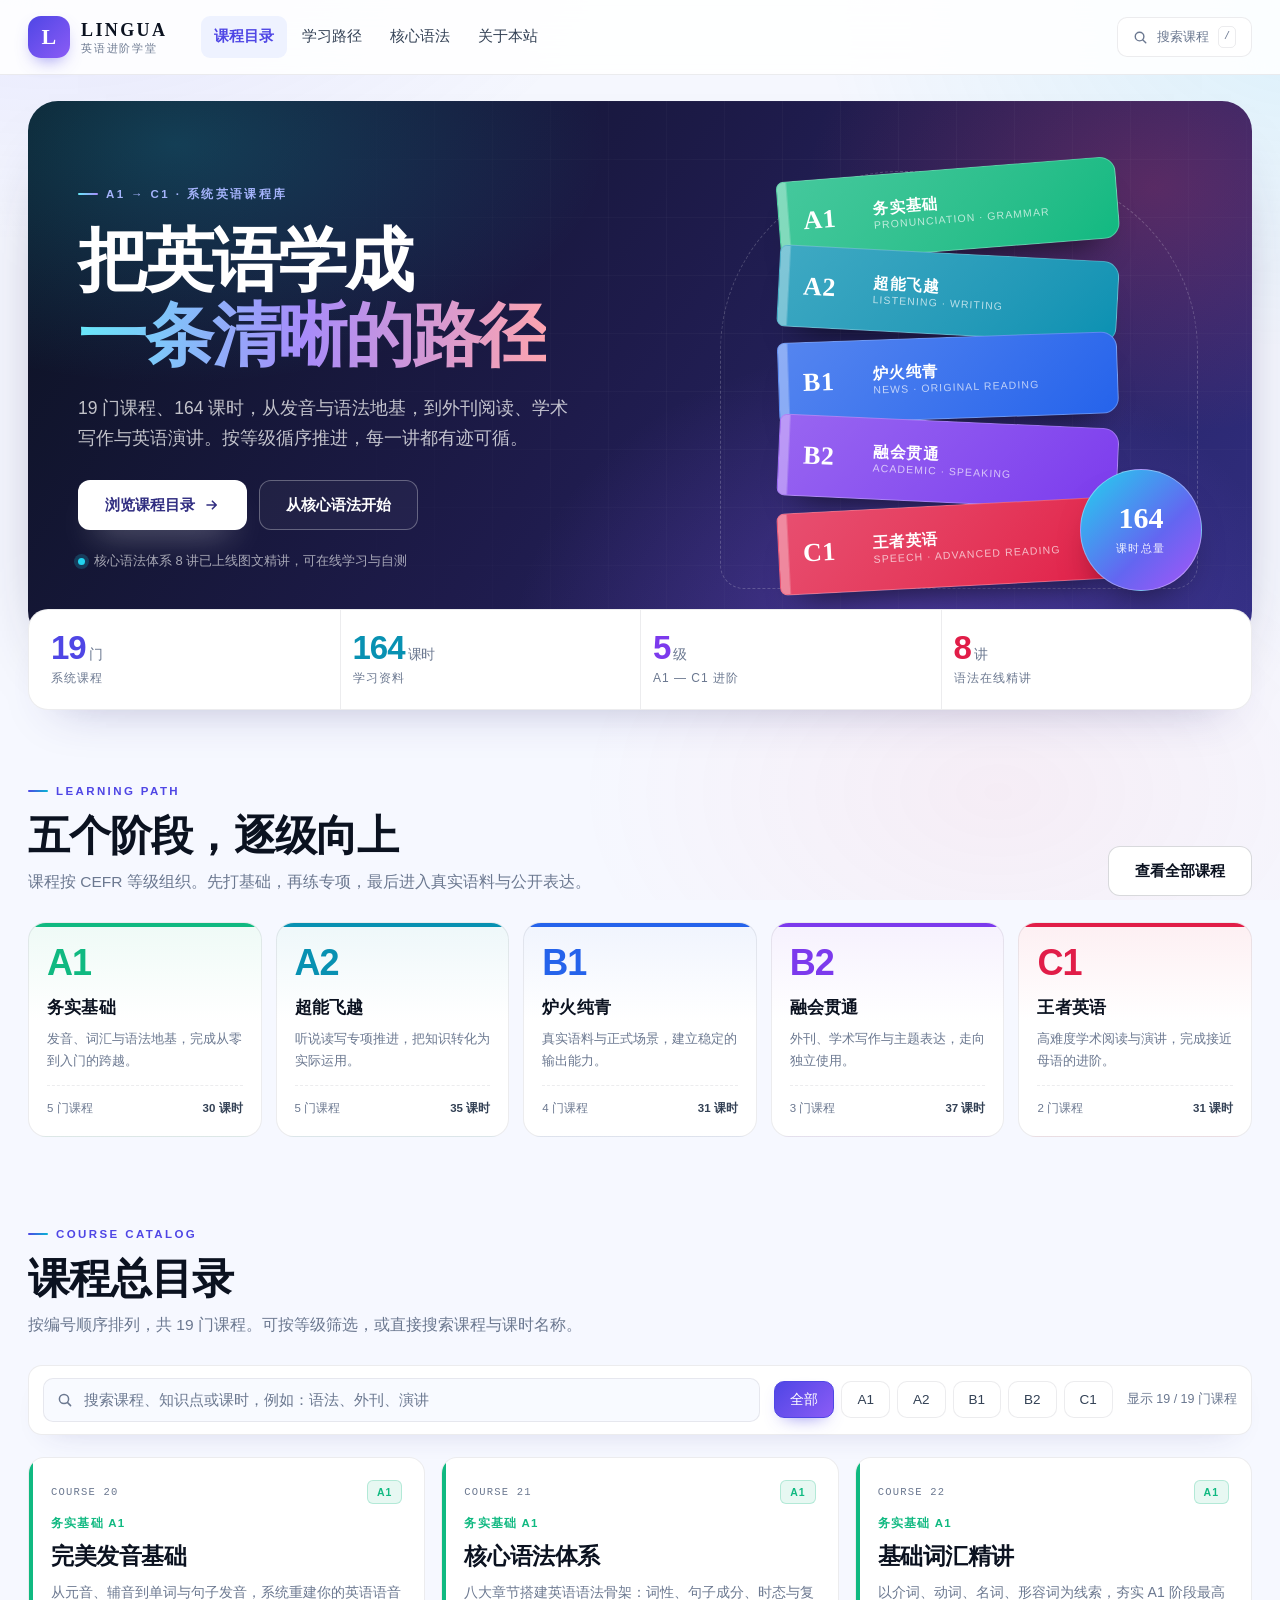
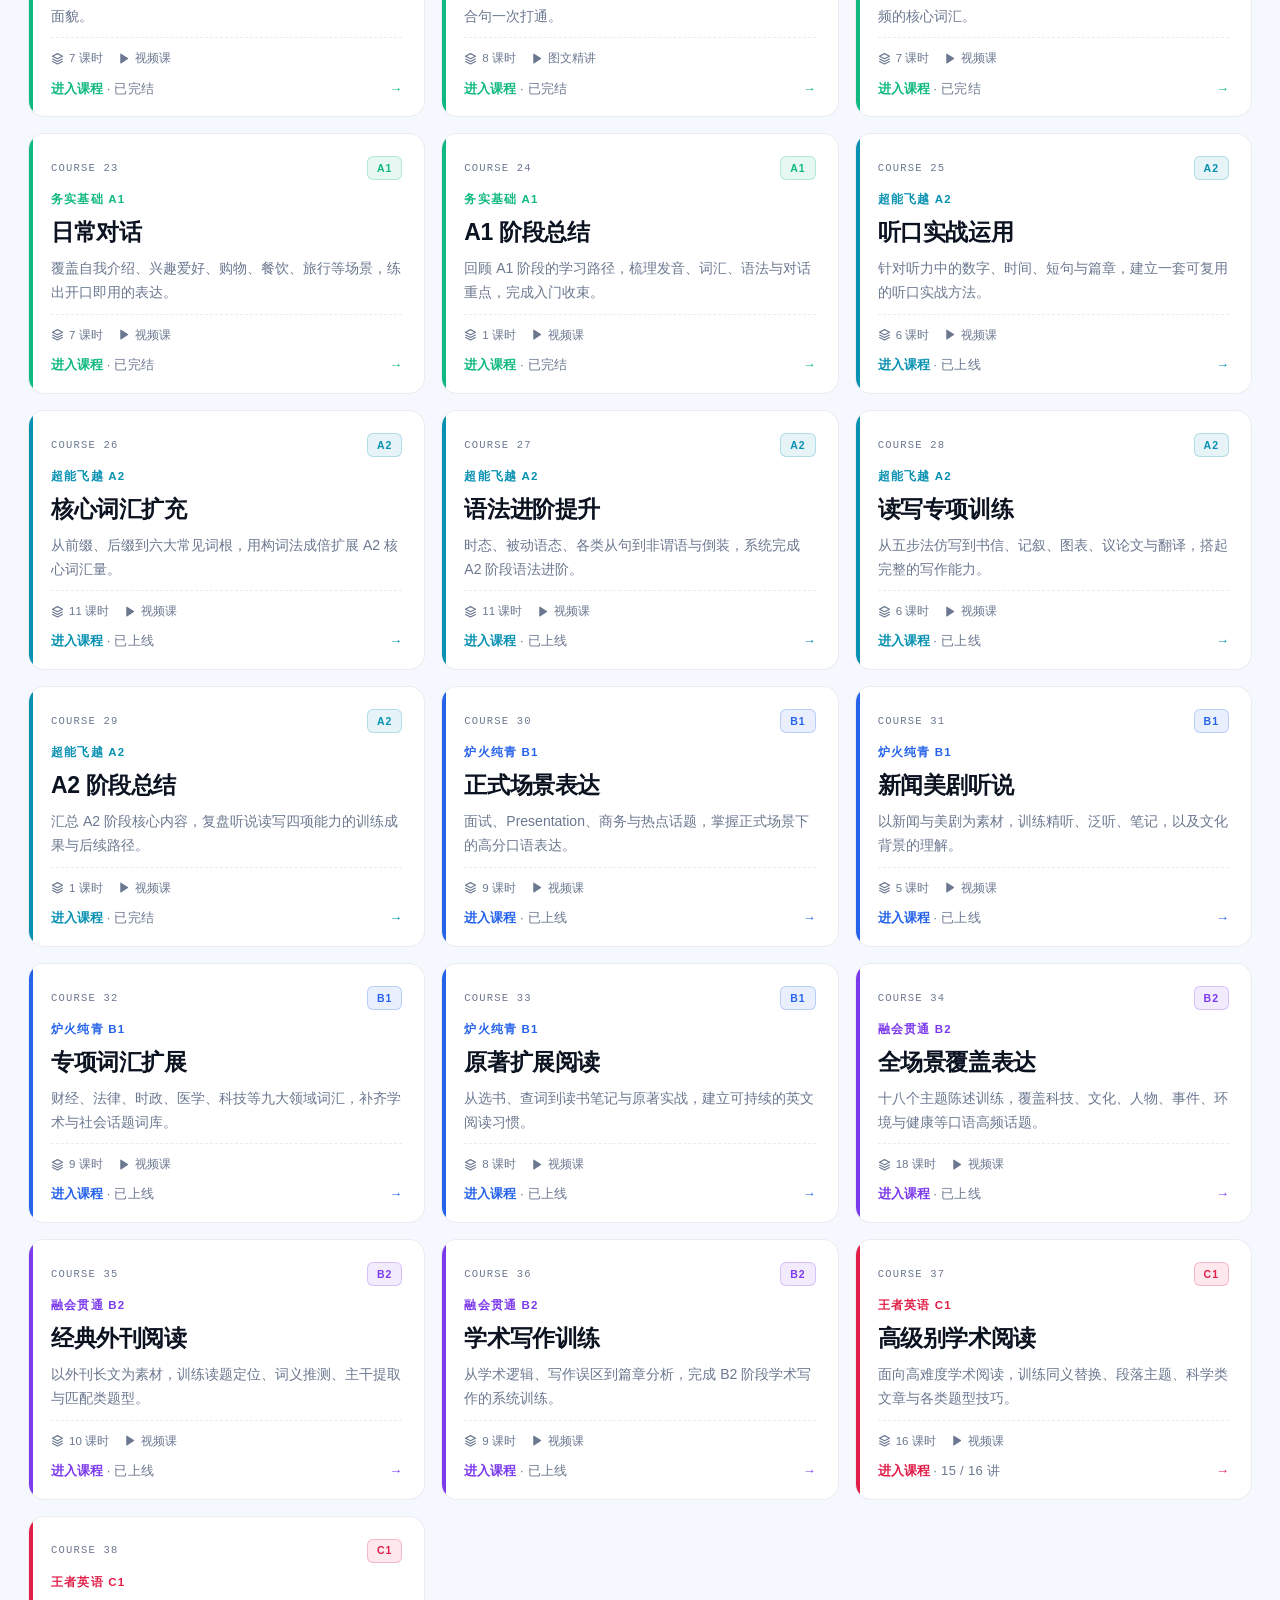
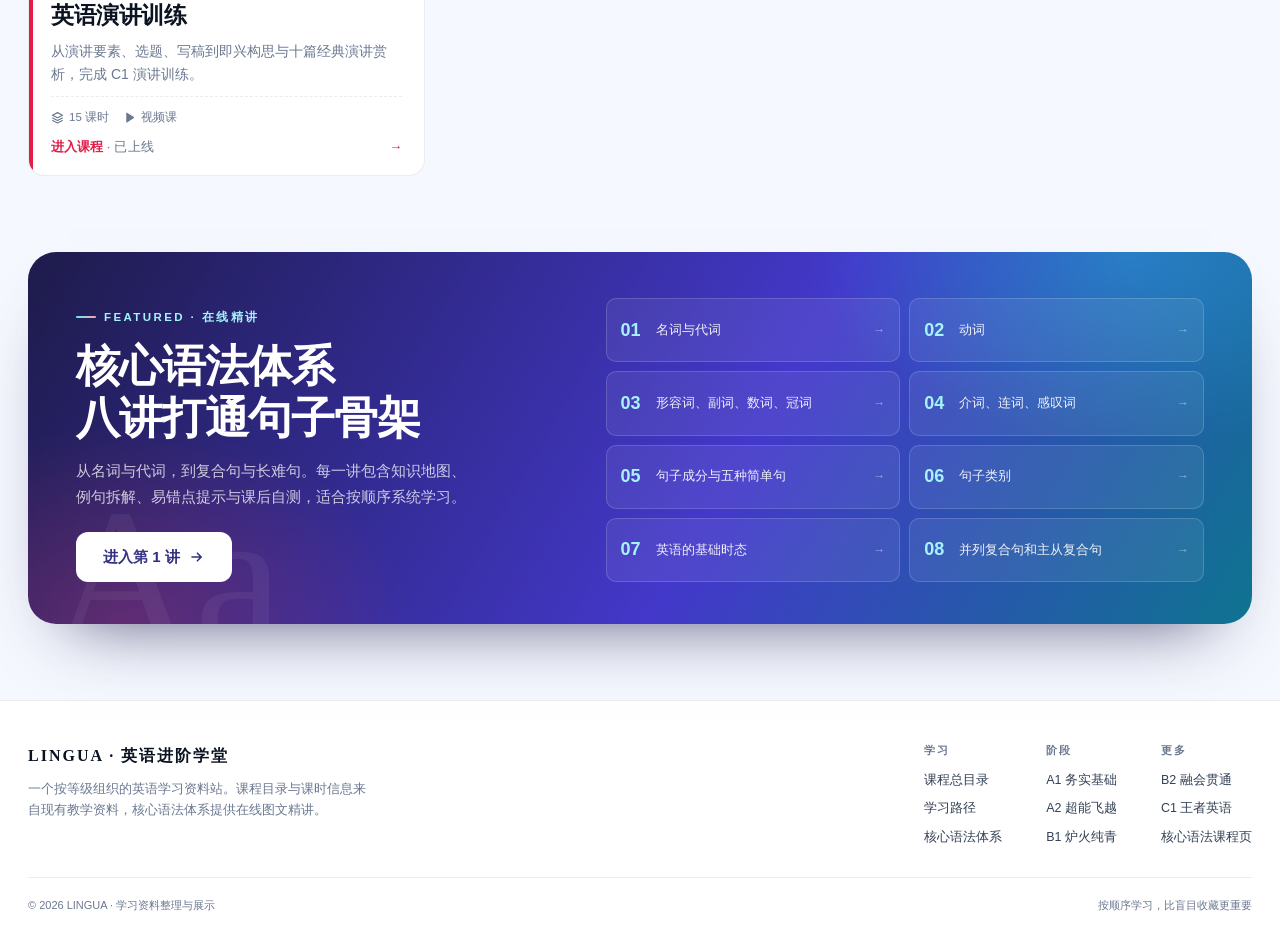
==== commit 6ddd3403: "feat: update workspace Co-authored-by: traeagent <traeagent@users.noreply.github.com>" ====
--- a/index.html
+++ b/index.html
@@ -96,31 +96,31 @@
           <a class="btn btn-ghost" href="#catalog">查看全部课程</a>
         </div>
         <div class="roadmap-grid">
-          <a class="level-card" href="index.html?level=A1#catalog" style="--lv:#5f8a70">
+          <a class="level-card" href="index.html?level=A1#catalog" style="--lv:#10b981">
             <span class="lv">A1</span>
             <h3>务实基础</h3>
             <p>发音、词汇与语法地基，完成从零到入门的跨越。</p>
             <div class="lv-meta"><span>5 门课程</span><b>30 课时</b></div>
           </a>
-          <a class="level-card" href="index.html?level=A2#catalog" style="--lv:#2f7a68">
+          <a class="level-card" href="index.html?level=A2#catalog" style="--lv:#0891b2">
             <span class="lv">A2</span>
             <h3>超能飞越</h3>
             <p>听说读写专项推进，把知识转化为实际运用。</p>
             <div class="lv-meta"><span>5 门课程</span><b>35 课时</b></div>
           </a>
-          <a class="level-card" href="index.html?level=B1#catalog" style="--lv:#3c6785">
+          <a class="level-card" href="index.html?level=B1#catalog" style="--lv:#2563eb">
             <span class="lv">B1</span>
             <h3>炉火纯青</h3>
             <p>真实语料与正式场景，建立稳定的输出能力。</p>
             <div class="lv-meta"><span>4 门课程</span><b>31 课时</b></div>
           </a>
-          <a class="level-card" href="index.html?level=B2#catalog" style="--lv:#b2782f">
+          <a class="level-card" href="index.html?level=B2#catalog" style="--lv:#7c3aed">
             <span class="lv">B2</span>
             <h3>融会贯通</h3>
             <p>外刊、学术写作与主题表达，走向独立使用。</p>
             <div class="lv-meta"><span>3 门课程</span><b>37 课时</b></div>
           </a>
-          <a class="level-card" href="index.html?level=C1#catalog" style="--lv:#7a4a62">
+          <a class="level-card" href="index.html?level=C1#catalog" style="--lv:#e11d48">
             <span class="lv">C1</span>
             <h3>王者英语</h3>
             <p>高难度学术阅读与演讲，完成接近母语的进阶。</p>
--- a/assets/css/site.css
+++ b/assets/css/site.css
@@ -1,44 +1,48 @@
 /* ==========================================================================
    LINGUA · 英语进阶学堂
-   站点统一样式：目录页 / 课程页 / 章节学习页
+   视觉系统：冷白底 / 靛蓝主色 / 青与玫红点缀 / 大字号 / 紧凑排版
    ========================================================================== */
 
 :root {
-  --paper: #f6f3ea;
-  --paper-2: #efe9db;
-  --card: #fdfbf5;
-  --ink: #15211c;
-  --ink-2: #3d4a43;
-  --muted: #78847c;
-  --line: rgba(21, 33, 28, 0.12);
-  --line-strong: rgba(21, 33, 28, 0.22);
-  --green: #1e5a4a;
-  --green-deep: #123d32;
-  --green-soft: #e3ece5;
-  --gold: #b9853f;
-  --gold-soft: #ecdcbf;
-  --red: #a94a3b;
-  --radius: 20px;
+  --bg: #f6f8ff;
+  --surface: #ffffff;
+  --surface-2: #eef2ff;
+  --ink: #0b1220;
+  --ink-2: #334155;
+  --muted: #6b7890;
+  --line: rgba(15, 23, 42, 0.08);
+  --line-strong: rgba(15, 23, 42, 0.16);
+
+  --primary: #4f46e5;
+  --primary-deep: #312e81;
+  --primary-soft: #eef2ff;
+  --cyan: #06b6d4;
+  --rose: #f43f5e;
+  --violet: #8b5cf6;
+  --emerald: #10b981;
+  --amber: #f59e0b;
+
+  --radius: 18px;
   --radius-sm: 12px;
-  --shadow: 0 24px 50px -30px rgba(18, 61, 50, 0.45);
-  --shadow-soft: 0 12px 30px -22px rgba(18, 61, 50, 0.4);
+  --shadow: 0 24px 50px -28px rgba(49, 46, 129, 0.28);
+  --shadow-soft: 0 14px 32px -22px rgba(49, 46, 129, 0.24);
+
   --serif: "Iowan Old Style", "Palatino Linotype", Palatino, "Songti SC", "Noto Serif SC", Georgia, serif;
   --sans: -apple-system, BlinkMacSystemFont, "Segoe UI", "PingFang SC", "Hiragino Sans GB", "Microsoft YaHei", sans-serif;
   --mono: "SFMono-Regular", Consolas, "Liberation Mono", Menlo, monospace;
-  --header-h: 76px;
+  --header-h: 74px;
 }
 
 * { box-sizing: border-box; }
-
 html { scroll-behavior: smooth; }
 
 body {
   margin: 0;
-  background: var(--paper);
+  background: var(--bg);
   color: var(--ink);
   font-family: var(--sans);
-  font-size: 16px;
-  line-height: 1.7;
+  font-size: 17px;
+  line-height: 1.75;
   -webkit-font-smoothing: antialiased;
   text-rendering: optimizeLegibility;
 }
@@ -50,18 +54,19 @@
   pointer-events: none;
   z-index: -1;
   background:
-    radial-gradient(900px 500px at 8% -10%, rgba(185, 133, 63, 0.10), transparent 60%),
-    radial-gradient(800px 520px at 100% 0%, rgba(30, 90, 74, 0.10), transparent 62%);
+    radial-gradient(900px 480px at 4% -6%, rgba(79, 70, 229, 0.10), transparent 62%),
+    radial-gradient(760px 520px at 102% 2%, rgba(6, 182, 212, 0.11), transparent 64%),
+    radial-gradient(640px 420px at 78% 88%, rgba(244, 63, 94, 0.06), transparent 66%);
 }
 
 a { color: inherit; text-decoration: none; }
 img { max-width: 100%; display: block; }
 button { font-family: inherit; }
-::selection { background: var(--gold-soft); color: var(--green-deep); }
+::selection { background: rgba(79, 70, 229, 0.18); color: var(--primary-deep); }
 
 .container {
   width: 100%;
-  max-width: 1240px;
+  max-width: 1280px;
   margin: 0 auto;
   padding: 0 28px;
 }
@@ -73,76 +78,76 @@
   position: sticky;
   top: 0;
   z-index: 60;
-  background: rgba(246, 243, 234, 0.86);
+  background: rgba(255, 255, 255, 0.88);
   backdrop-filter: blur(18px);
   -webkit-backdrop-filter: blur(18px);
   border-bottom: 1px solid var(--line);
 }
 
 .header-inner {
-  max-width: 1240px;
+  max-width: 1280px;
   margin: 0 auto;
   height: var(--header-h);
   padding: 0 28px;
   display: flex;
   align-items: center;
-  gap: 34px;
-}
-
-.logo { display: flex; align-items: center; gap: 12px; flex-shrink: 0; }
+  gap: 28px;
+}
+
+.logo { display: flex; align-items: center; gap: 11px; flex-shrink: 0; }
 
 .logo-mark {
-  width: 40px;
-  height: 40px;
+  width: 42px;
+  height: 42px;
   border-radius: 13px;
-  background: var(--green);
-  color: #f3e7cd;
+  background: linear-gradient(135deg, var(--primary), var(--violet));
+  color: #fff;
   display: grid;
   place-items: center;
   font-family: var(--serif);
-  font-size: 21px;
+  font-size: 22px;
   font-weight: 600;
   letter-spacing: 0.5px;
-  box-shadow: inset 0 -8px 16px rgba(0, 0, 0, 0.18);
+  box-shadow: 0 8px 18px -8px rgba(79, 70, 229, 0.7);
 }
 
 .logo-text { display: flex; flex-direction: column; line-height: 1.15; }
 .logo-text b {
   font-family: var(--serif);
-  font-size: 17px;
+  font-size: 18px;
   letter-spacing: 2.4px;
   font-weight: 600;
 }
-.logo-text span { font-size: 10px; letter-spacing: 2px; color: var(--muted); margin-top: 3px; }
-
-.main-nav { display: flex; align-items: center; gap: 4px; margin-left: 8px; }
+.logo-text span { font-size: 10.5px; letter-spacing: 1.8px; color: var(--muted); margin-top: 2px; }
+
+.main-nav { display: flex; align-items: center; gap: 2px; margin-left: 6px; }
 .main-nav a {
-  padding: 8px 14px;
-  border-radius: 999px;
-  font-size: 14px;
+  padding: 8px 13px;
+  border-radius: 9px;
+  font-size: 14.5px;
   color: var(--ink-2);
   transition: background 0.2s, color 0.2s;
 }
-.main-nav a:hover { background: rgba(30, 90, 74, 0.08); color: var(--green-deep); }
-.main-nav a.is-active { color: var(--green-deep); font-weight: 600; background: rgba(30, 90, 74, 0.09); }
+.main-nav a:hover { background: var(--primary-soft); color: var(--primary-deep); }
+.main-nav a.is-active { color: var(--primary); font-weight: 600; background: var(--primary-soft); }
 
 .header-actions { margin-left: auto; display: flex; align-items: center; gap: 12px; }
 
 .search-jump {
   display: flex;
   align-items: center;
-  gap: 10px;
+  gap: 9px;
   height: 40px;
-  padding: 0 16px;
-  border: 1px solid var(--line);
-  border-radius: 999px;
-  background: rgba(253, 251, 245, 0.7);
+  padding: 0 15px;
+  border: 1px solid var(--line);
+  border-radius: 10px;
+  background: #fff;
   color: var(--muted);
   font-size: 13px;
   cursor: pointer;
-  transition: border-color 0.2s, color 0.2s;
-}
-.search-jump:hover { border-color: var(--line-strong); color: var(--ink-2); }
+  transition: border-color 0.2s, color 0.2s, box-shadow 0.2s;
+}
+.search-jump:hover { border-color: rgba(79, 70, 229, 0.35); color: var(--primary); box-shadow: 0 0 0 3px rgba(79, 70, 229, 0.06); }
 .search-jump svg { width: 15px; height: 15px; }
 .search-jump kbd {
   font-family: var(--mono);
@@ -157,9 +162,9 @@
   display: none;
   width: 40px;
   height: 40px;
-  border-radius: 12px;
-  border: 1px solid var(--line);
-  background: transparent;
+  border-radius: 10px;
+  border: 1px solid var(--line);
+  background: #fff;
   color: var(--ink);
   cursor: pointer;
 }
@@ -169,223 +174,268 @@
   display: inline-flex;
   align-items: center;
   gap: 8px;
-  font-size: 11px;
-  letter-spacing: 2.6px;
+  font-size: 11.5px;
+  letter-spacing: 2.4px;
   text-transform: uppercase;
-  color: var(--gold);
-  font-weight: 600;
-}
-.eyebrow::before { content: ""; width: 22px; height: 1px; background: var(--gold); opacity: 0.7; }
-
-.section-head { display: flex; align-items: flex-end; justify-content: space-between; gap: 24px; margin-bottom: 34px; }
+  color: var(--primary);
+  font-weight: 700;
+}
+.eyebrow::before { content: ""; width: 20px; height: 2px; border-radius: 2px; background: linear-gradient(90deg, var(--primary), var(--cyan)); }
+
+.section-head { display: flex; align-items: flex-end; justify-content: space-between; gap: 24px; margin-bottom: 26px; }
 .section-head h2 {
-  margin: 10px 0 0;
-  font-family: var(--serif);
-  font-size: clamp(28px, 3.4vw, 38px);
-  font-weight: 600;
-  letter-spacing: -0.4px;
-  line-height: 1.25;
-}
-.section-head p { margin: 10px 0 0; color: var(--muted); font-size: 14.5px; max-width: 560px; }
+  margin: 9px 0 0;
+  font-size: clamp(30px, 3.6vw, 42px);
+  font-weight: 800;
+  letter-spacing: -0.9px;
+  line-height: 1.2;
+}
+.section-head p { margin: 8px 0 0; color: var(--muted); font-size: 15.5px; max-width: 580px; line-height: 1.7; }
 
 .btn {
   display: inline-flex;
   align-items: center;
   justify-content: center;
   gap: 9px;
-  height: 48px;
-  padding: 0 24px;
-  border-radius: 999px;
-  font-size: 14.5px;
-  font-weight: 600;
+  height: 50px;
+  padding: 0 26px;
+  border-radius: 12px;
+  font-size: 15px;
+  font-weight: 650;
   border: 1px solid transparent;
   cursor: pointer;
-  transition: transform 0.18s, background 0.18s, box-shadow 0.18s, border-color 0.18s;
+  transition: transform 0.18s, box-shadow 0.18s, border-color 0.18s, background 0.18s;
 }
 .btn:hover { transform: translateY(-1px); }
-.btn-primary { background: var(--green); color: #f7f0dd; box-shadow: 0 14px 26px -16px rgba(18, 61, 50, 0.8); }
-.btn-primary:hover { background: var(--green-deep); }
-.btn-ghost { border-color: var(--line-strong); color: var(--ink); background: transparent; }
-.btn-ghost:hover { background: rgba(253, 251, 245, 0.75); border-color: var(--ink-2); }
+.btn-primary {
+  background: linear-gradient(135deg, var(--primary), var(--violet));
+  color: #fff;
+  box-shadow: 0 16px 30px -16px rgba(79, 70, 229, 0.75);
+}
+.btn-primary:hover { box-shadow: 0 20px 36px -16px rgba(79, 70, 229, 0.85); }
+.btn-ghost { border-color: var(--line-strong); color: var(--ink); background: #fff; }
+.btn-ghost:hover { border-color: var(--primary); color: var(--primary); }
 .btn svg { width: 16px; height: 16px; }
 
-/* ---------- 首页 Hero ---------- */
-.hero { padding: 78px 0 54px; overflow: hidden; }
-.hero-grid { display: grid; grid-template-columns: 1.05fr 0.95fr; gap: 56px; align-items: center; }
+/* ---------- 首页 Hero（深色渐变面板） ---------- */
+.hero { padding: 26px 28px 0; }
+
+.hero-grid {
+  position: relative;
+  max-width: 1224px;
+  margin: 0 auto;
+  display: grid;
+  grid-template-columns: 1.06fr 0.94fr;
+  gap: 44px;
+  align-items: center;
+  min-height: 508px;
+  padding: 52px 50px 46px;
+  border-radius: 30px;
+  overflow: hidden;
+  color: #fff;
+  background:
+    radial-gradient(720px 400px at 12% 8%, rgba(34, 211, 238, 0.22), transparent 60%),
+    radial-gradient(560px 400px at 92% 16%, rgba(244, 63, 94, 0.24), transparent 62%),
+    radial-gradient(620px 480px at 72% 102%, rgba(139, 92, 246, 0.35), transparent 64%),
+    linear-gradient(125deg, #0b1220 0%, #1e1b4b 48%, #312e81 100%);
+  box-shadow: 0 40px 80px -50px rgba(30, 27, 75, 0.9);
+}
+
+.hero-grid::before {
+  content: "";
+  position: absolute;
+  inset: 0;
+  background-image: linear-gradient(rgba(255, 255, 255, 0.035) 1px, transparent 1px), linear-gradient(90deg, rgba(255, 255, 255, 0.035) 1px, transparent 1px);
+  background-size: 58px 58px;
+  mask-image: radial-gradient(circle at 70% 40%, #000 10%, transparent 72%);
+  pointer-events: none;
+}
+
+.hero > .container > * { position: relative; z-index: 1; }
+
+.hero .eyebrow { color: #a5b4fc; }
+.hero .eyebrow::before { background: linear-gradient(90deg, #67e8f9, #a78bfa); }
 
 .hero-title {
-  margin: 22px 0 0;
-  font-family: var(--serif);
-  font-size: clamp(42px, 5.6vw, 66px);
-  line-height: 1.16;
-  letter-spacing: -1.4px;
-  font-weight: 600;
+  margin: 18px 0 0;
+  font-size: clamp(46px, 5.4vw, 72px);
+  line-height: 1.08;
+  letter-spacing: -2.2px;
+  font-weight: 800;
+  color: #fff;
 }
 .hero-title em {
   font-style: normal;
-  color: var(--green);
-  position: relative;
+  color: #fff;
+  background: linear-gradient(92deg, #67e8f9 0%, #a78bfa 48%, #fda4af 100%);
+  -webkit-background-clip: text;
+  background-clip: text;
+  -webkit-text-fill-color: transparent;
   white-space: nowrap;
 }
-.hero-title em::after {
-  content: "";
-  position: absolute;
-  left: 0;
-  right: 0;
-  bottom: 0.06em;
-  height: 0.26em;
-  background: var(--gold-soft);
-  z-index: -1;
-  border-radius: 2px;
-}
-.hero-lede { margin: 22px 0 0; max-width: 470px; color: var(--ink-2); font-size: 16.5px; line-height: 1.85; }
-.hero-actions { display: flex; flex-wrap: wrap; gap: 12px; margin-top: 30px; }
-.hero-note { margin-top: 22px; display: flex; align-items: center; gap: 10px; font-size: 12.5px; color: var(--muted); }
-.dot-live { width: 7px; height: 7px; border-radius: 50%; background: var(--green); box-shadow: 0 0 0 4px rgba(30, 90, 74, 0.12); }
+.hero-lede { margin: 20px 0 0; max-width: 500px; color: rgba(255, 255, 255, 0.74); font-size: 17.5px; line-height: 1.75; }
+.hero-actions { display: flex; flex-wrap: wrap; gap: 12px; margin-top: 26px; }
+.hero .btn-primary { background: #fff; color: var(--primary-deep); box-shadow: 0 18px 34px -18px rgba(255, 255, 255, 0.55); }
+.hero .btn-primary:hover { background: #eef2ff; }
+.hero .btn-ghost { background: rgba(255, 255, 255, 0.04); border-color: rgba(255, 255, 255, 0.3); color: #fff; }
+.hero .btn-ghost:hover { background: rgba(255, 255, 255, 0.1); border-color: rgba(255, 255, 255, 0.55); color: #fff; }
+.hero-note { margin-top: 20px; display: flex; align-items: center; gap: 9px; font-size: 13px; color: rgba(255, 255, 255, 0.62); }
+.dot-live { width: 7px; height: 7px; border-radius: 50%; background: #22d3ee; box-shadow: 0 0 0 4px rgba(34, 211, 238, 0.2); }
 
 /* 右侧书脊 */
-.hero-art { position: relative; height: 420px; }
+.hero-art { position: relative; height: 442px; }
 .hero-art::before {
   content: "";
   position: absolute;
-  inset: 24px 8px 12px 32px;
-  border: 1px dashed var(--line-strong);
-  border-radius: 200px 200px 28px 28px;
-  opacity: 0.8;
+  inset: 18px 4px 6px 26px;
+  border: 1px dashed rgba(255, 255, 255, 0.2);
+  border-radius: 180px 180px 24px 24px;
 }
 .book {
   position: absolute;
   left: 50%;
-  width: 330px;
-  height: 86px;
-  border-radius: 6px 14px 14px 6px;
-  background: linear-gradient(135deg, #fdfbf5, #f1ead9);
-  border: 1px solid rgba(21, 33, 28, 0.14);
-  box-shadow: 0 22px 30px -24px rgba(18, 61, 50, 0.6);
+  width: 340px;
+  height: 82px;
+  border-radius: 8px 16px 16px 8px;
+  background: linear-gradient(135deg, color-mix(in srgb, var(--book-color) 78%, #fff) 0%, var(--book-color) 100%);
+  border: 1px solid rgba(255, 255, 255, 0.24);
+  box-shadow: 0 24px 34px -24px rgba(0, 0, 0, 0.7);
   transform: translateX(-50%);
   display: flex;
   align-items: center;
-  padding: 0 26px;
-  gap: 18px;
+  padding: 0 24px;
+  gap: 16px;
   overflow: hidden;
 }
 .book::before {
   content: "";
   position: absolute;
   left: 0; top: 0; bottom: 0;
-  width: 10px;
-  background: var(--book-color, var(--green));
-  opacity: 0.9;
+  width: 9px;
+  background: rgba(255, 255, 255, 0.34);
 }
 .book::after {
   content: "";
   position: absolute;
-  left: 10px; top: 0; bottom: 0;
+  left: 9px; top: 0; bottom: 0;
   width: 1px;
-  background: rgba(255, 255, 255, 0.35);
+  background: rgba(255, 255, 255, 0.18);
 }
 .book-level {
   font-family: var(--serif);
-  font-size: 24px;
+  font-size: 26px;
   font-weight: 600;
-  color: var(--book-color, var(--green));
+  color: #fff;
   width: 54px;
   flex-shrink: 0;
   letter-spacing: 0.5px;
 }
-.book-info { display: flex; flex-direction: column; line-height: 1.35; }
-.book-info b { font-size: 15px; letter-spacing: 0.4px; }
-.book-info span { font-size: 11px; color: var(--muted); letter-spacing: 1.2px; text-transform: uppercase; }
-.book-1 { top: 18px; transform: translateX(-50%) rotate(-4.5deg); --book-color: #7d9c83; }
-.book-2 { top: 102px; transform: translateX(-50%) rotate(3deg); --book-color: #3f7d6b; z-index: 2; }
-.book-3 { top: 186px; transform: translateX(-50%) rotate(-2deg); --book-color: #3c6785; z-index: 3; }
-.book-4 { top: 270px; transform: translateX(-50%) rotate(2.6deg); --book-color: #b9853f; z-index: 4; }
-.book-5 { top: 354px; transform: translateX(-50%) rotate(-3deg); --book-color: #7a4a62; z-index: 5; }
+.book-info { display: flex; flex-direction: column; line-height: 1.3; }
+.book-info b { font-size: 15.5px; letter-spacing: 0.5px; color: #fff; }
+.book-info span { font-size: 10.5px; color: rgba(255, 255, 255, 0.68); letter-spacing: 1.1px; text-transform: uppercase; }
+.book-1 { top: 16px; transform: translateX(-50%) rotate(-4.5deg); --book-color: #10b981; }
+.book-2 { top: 100px; transform: translateX(-50%) rotate(3deg); --book-color: #0891b2; z-index: 2; }
+.book-3 { top: 184px; transform: translateX(-50%) rotate(-2deg); --book-color: #2563eb; z-index: 3; }
+.book-4 { top: 268px; transform: translateX(-50%) rotate(2.6deg); --book-color: #7c3aed; z-index: 4; }
+.book-5 { top: 352px; transform: translateX(-50%) rotate(-3deg); --book-color: #e11d48; z-index: 5; }
 
 .hero-seal {
   position: absolute;
-  right: 6px;
-  bottom: 8px;
-  width: 118px;
-  height: 118px;
+  right: 0;
+  bottom: 4px;
+  width: 122px;
+  height: 122px;
   border-radius: 50%;
-  background: var(--green-deep);
-  color: #f3e7cd;
+  background: linear-gradient(135deg, #22d3ee, #6366f1 60%, #a855f7);
+  color: #fff;
   display: grid;
   place-content: center;
   text-align: center;
   z-index: 8;
-  box-shadow: 0 20px 34px -22px rgba(18, 61, 50, 0.9);
-}
-.hero-seal b { font-family: var(--serif); font-size: 27px; line-height: 1; }
-.hero-seal span { font-size: 10px; letter-spacing: 1.6px; margin-top: 7px; opacity: 0.8; }
-
-/* ---------- 数据条 ---------- */
-.stats {
-  border-top: 1px solid var(--line);
-  border-bottom: 1px solid var(--line);
-  background: rgba(253, 251, 245, 0.45);
-}
-.stats-grid { display: grid; grid-template-columns: repeat(4, 1fr); }
-.stat { padding: 26px 8px 26px 0; display: flex; flex-direction: column; gap: 4px; }
-.stat + .stat { border-left: 1px solid var(--line); padding-left: 30px; }
-.stat b { font-family: var(--serif); font-size: 30px; font-weight: 600; line-height: 1.1; }
-.stat b i { font-style: normal; font-size: 14px; color: var(--muted); margin-left: 3px; }
-.stat span { font-size: 12px; letter-spacing: 1.4px; color: var(--muted); }
+  border: 1px solid rgba(255, 255, 255, 0.35);
+  box-shadow: 0 22px 40px -22px rgba(0, 0, 0, 0.65);
+}
+.hero-seal b { font-family: var(--serif); font-size: 30px; line-height: 1; }
+.hero-seal span { font-size: 10.5px; letter-spacing: 1.5px; margin-top: 6px; opacity: 0.9; }
+
+/* ---------- 数据条（悬浮白卡） ---------- */
+.stats { position: relative; z-index: 5; margin-top: -32px; background: transparent; border: 0; }
+.stats-grid {
+  display: grid;
+  grid-template-columns: repeat(4, 1fr);
+  width: calc(100% - 56px);
+  max-width: 1224px;
+  margin: 0 auto;
+  background: var(--surface);
+  border: 1px solid var(--line);
+  border-radius: 20px;
+  box-shadow: var(--shadow);
+  padding: 0 10px;
+  overflow: hidden;
+}
+.stat { padding: 20px 12px; display: flex; flex-direction: column; gap: 2px; }
+.stat + .stat { border-left: 1px solid var(--line); }
+.stat b { font-size: 33px; font-weight: 800; line-height: 1.1; letter-spacing: -1px; }
+.stat b i { font-style: normal; font-size: 14px; color: var(--muted); margin-left: 3px; font-weight: 500; }
+.stat span { font-size: 12px; letter-spacing: 1px; color: var(--muted); }
+.stat:nth-child(1) b { color: #4f46e5; }
+.stat:nth-child(2) b { color: #0891b2; }
+.stat:nth-child(3) b { color: #7c3aed; }
+.stat:nth-child(4) b { color: #e11d48; }
 
 /* ---------- 学习路径 ---------- */
-.roadmap { padding: 84px 0 30px; }
-.roadmap-grid { display: grid; grid-template-columns: repeat(5, 1fr); gap: 16px; }
+.roadmap { padding: 62px 0 24px; }
+.roadmap-grid { display: grid; grid-template-columns: repeat(5, 1fr); gap: 14px; }
 .level-card {
   position: relative;
-  padding: 26px 20px 24px;
+  padding: 22px 18px 18px;
   border: 1px solid var(--line);
   border-radius: var(--radius);
-  background: var(--card);
+  background: linear-gradient(180deg, color-mix(in srgb, var(--lv) 7%, #fff), #fff 46%);
   overflow: hidden;
   transition: transform 0.2s, box-shadow 0.2s, border-color 0.2s;
 }
-.level-card:hover { transform: translateY(-4px); box-shadow: var(--shadow-soft); border-color: var(--line-strong); }
+.level-card:hover { transform: translateY(-4px); box-shadow: var(--shadow-soft); border-color: color-mix(in srgb, var(--lv) 35%, transparent); }
 .level-card::before {
   content: "";
   position: absolute;
   inset: 0 0 auto 0;
   height: 4px;
-  background: var(--lv, var(--green));
+  background: var(--lv, var(--primary));
 }
 .level-card .lv {
-  font-family: var(--serif);
-  font-size: 34px;
-  font-weight: 600;
-  color: var(--lv, var(--green));
+  font-size: 36px;
+  font-weight: 800;
+  color: var(--lv, var(--primary));
   line-height: 1;
-}
-.level-card h3 { margin: 12px 0 0; font-size: 16px; font-weight: 600; letter-spacing: 0.5px; }
-.level-card p { margin: 8px 0 0; font-size: 12.5px; color: var(--muted); line-height: 1.65; }
+  letter-spacing: -1px;
+}
+.level-card h3 { margin: 8px 0 0; font-size: 17px; font-weight: 700; letter-spacing: 0.2px; }
+.level-card p { margin: 6px 0 0; font-size: 13px; color: var(--muted); line-height: 1.65; }
 .level-card .lv-meta {
-  margin-top: 18px;
-  padding-top: 14px;
+  margin-top: 14px;
+  padding-top: 12px;
   border-top: 1px dashed var(--line);
   display: flex;
   justify-content: space-between;
   font-size: 11.5px;
   color: var(--muted);
-  letter-spacing: 0.6px;
-}
-.level-card .lv-meta b { color: var(--ink-2); font-weight: 600; }
+}
+.level-card .lv-meta b { color: var(--ink-2); font-weight: 650; }
 
 /* ---------- 课程目录 ---------- */
-.catalog { padding: 70px 0 90px; }
+.catalog { padding: 54px 0 76px; }
 .catalog-toolbar {
   display: flex;
   align-items: center;
-  gap: 16px;
+  gap: 14px;
   flex-wrap: wrap;
-  margin-bottom: 28px;
-  padding: 16px 18px;
-  border: 1px solid var(--line);
-  border-radius: 16px;
-  background: rgba(253, 251, 245, 0.6);
+  margin-bottom: 22px;
+  padding: 12px 14px;
+  border: 1px solid var(--line);
+  border-radius: 14px;
+  background: var(--surface);
+  box-shadow: var(--shadow-soft);
 }
 .search-box { position: relative; flex: 1; min-width: 240px; }
 .search-box svg { position: absolute; left: 14px; top: 50%; transform: translateY(-50%); width: 16px; height: 16px; color: var(--muted); }
@@ -394,518 +444,530 @@
   height: 44px;
   padding: 0 16px 0 40px;
   border: 1px solid var(--line);
-  border-radius: 11px;
-  background: var(--card);
+  border-radius: 10px;
+  background: #f8faff;
   color: var(--ink);
-  font-size: 14px;
+  font-size: 14.5px;
   font-family: inherit;
   outline: none;
-  transition: border-color 0.2s, box-shadow 0.2s;
+  transition: border-color 0.2s, box-shadow 0.2s, background 0.2s;
 }
 .search-box input::placeholder { color: var(--muted); }
-.search-box input:focus { border-color: var(--green); box-shadow: 0 0 0 3px rgba(30, 90, 74, 0.10); }
-.filter-chips { display: flex; flex-wrap: wrap; gap: 8px; }
+.search-box input:focus { background: #fff; border-color: var(--primary); box-shadow: 0 0 0 3px rgba(79, 70, 229, 0.10); }
+.filter-chips { display: flex; flex-wrap: wrap; gap: 7px; }
 .chip {
-  height: 36px;
-  padding: 0 14px;
-  border-radius: 999px;
-  border: 1px solid var(--line);
-  background: transparent;
+  height: 37px;
+  padding: 0 15px;
+  border-radius: 10px;
+  border: 1px solid var(--line);
+  background: #fff;
   color: var(--ink-2);
-  font-size: 13px;
+  font-size: 13.5px;
+  font-weight: 500;
   cursor: pointer;
   transition: all 0.18s;
 }
-.chip:hover { border-color: var(--line-strong); }
-.chip.is-active { background: var(--green); border-color: var(--green); color: #f7f0dd; }
-.catalog-count { margin-left: auto; font-size: 12px; color: var(--muted); letter-spacing: 0.6px; white-space: nowrap; }
-
-.course-grid { display: grid; grid-template-columns: repeat(3, 1fr); gap: 18px; }
+.chip:hover { border-color: rgba(79, 70, 229, 0.3); color: var(--primary); }
+.chip.is-active { background: linear-gradient(135deg, var(--primary), var(--violet)); border-color: var(--primary); color: #fff; box-shadow: 0 8px 18px -10px rgba(79, 70, 229, 0.7); }
+.catalog-count { margin-left: auto; font-size: 12.5px; color: var(--muted); white-space: nowrap; }
+
+.course-grid { display: grid; grid-template-columns: repeat(3, 1fr); gap: 16px; }
 .course-card {
-  --lv: var(--green);
+  --lv: var(--primary);
   position: relative;
   display: flex;
   flex-direction: column;
-  gap: 12px;
-  padding: 26px 24px 20px;
-  border: 1px solid var(--line);
-  border-radius: var(--radius);
-  background: var(--card);
+  gap: 9px;
+  padding: 22px 22px 16px;
+  border: 1px solid var(--line);
+  border-radius: 16px;
+  background: var(--surface);
   overflow: hidden;
   transition: transform 0.2s, box-shadow 0.2s, border-color 0.2s;
 }
 .course-card::before {
   content: "";
   position: absolute;
-  left: 0; top: 22px; bottom: 22px;
-  width: 3px;
-  border-radius: 0 3px 3px 0;
+  left: 0; top: 0; bottom: 0;
+  width: 4px;
   background: var(--lv);
-  opacity: 0.85;
-}
-.course-card:hover { transform: translateY(-4px); box-shadow: var(--shadow); border-color: var(--line-strong); }
+}
+.course-card:hover {
+  transform: translateY(-4px);
+  box-shadow: 0 26px 48px -28px color-mix(in srgb, var(--lv) 45%, transparent);
+  border-color: color-mix(in srgb, var(--lv) 32%, transparent);
+}
 .course-top { display: flex; align-items: center; justify-content: space-between; gap: 10px; }
-.course-no { font-family: var(--mono); font-size: 11px; letter-spacing: 1.5px; color: var(--muted); }
+.course-no { font-family: var(--mono); font-size: 10.5px; letter-spacing: 1.2px; color: var(--muted); }
 .badge {
   display: inline-flex;
   align-items: center;
-  gap: 6px;
-  height: 23px;
+  height: 24px;
   padding: 0 9px;
   border-radius: 6px;
   font-size: 10.5px;
-  letter-spacing: 1.1px;
-  font-weight: 700;
+  letter-spacing: 1px;
+  font-weight: 800;
   color: var(--lv);
-  background: color-mix(in srgb, var(--lv) 12%, transparent);
-  border: 1px solid color-mix(in srgb, var(--lv) 26%, transparent);
-}
-.course-card h3 { margin: 2px 0 0; font-family: var(--serif); font-size: 22px; line-height: 1.35; font-weight: 600; }
-.course-series { font-size: 11.5px; letter-spacing: 1.4px; color: var(--lv); font-weight: 600; }
-.course-card p { margin: 0; font-size: 13.5px; color: var(--muted); line-height: 1.75; flex: 1; }
-.course-meta { display: flex; align-items: center; gap: 14px; font-size: 11.5px; color: var(--muted); padding-top: 12px; border-top: 1px dashed var(--line); }
+  background: color-mix(in srgb, var(--lv) 10%, #fff);
+  border: 1px solid color-mix(in srgb, var(--lv) 24%, transparent);
+}
+.course-series { font-size: 11.5px; letter-spacing: 1.2px; color: var(--lv); font-weight: 700; }
+.course-card h3 { margin: 0; font-size: 23px; line-height: 1.3; font-weight: 750; letter-spacing: -0.4px; }
+.course-card p { margin: 0; font-size: 14px; color: var(--muted); line-height: 1.7; flex: 1; }
+.course-meta { display: flex; align-items: center; gap: 14px; font-size: 11.5px; color: var(--muted); padding-top: 10px; border-top: 1px dashed var(--line); }
 .course-meta em { font-style: normal; display: inline-flex; align-items: center; gap: 5px; }
 .course-meta em svg { width: 13px; height: 13px; }
-.course-link { display: flex; align-items: center; justify-content: space-between; font-size: 12.5px; font-weight: 600; color: var(--green); }
+.course-link { display: flex; align-items: center; justify-content: space-between; font-size: 13px; font-weight: 650; color: var(--lv); }
 .course-link .arrow { transition: transform 0.2s; }
 .course-card:hover .course-link .arrow { transform: translateX(4px); }
-.course-link .status { font-weight: 400; color: var(--muted); letter-spacing: 0.4px; }
+.course-link .status { font-weight: 400; color: var(--muted); letter-spacing: 0.3px; }
 
 .empty-state {
   grid-column: 1 / -1;
   text-align: center;
-  padding: 70px 20px;
+  padding: 60px 20px;
   border: 1px dashed var(--line-strong);
   border-radius: var(--radius);
+  background: #fff;
   color: var(--muted);
   font-size: 14px;
 }
-.empty-state b { display: block; font-family: var(--serif); font-size: 22px; color: var(--ink); margin-bottom: 8px; }
+.empty-state b { display: block; font-size: 24px; color: var(--ink); margin-bottom: 6px; }
 
 /* ---------- 核心语法特色区 ---------- */
-.spotlight { padding: 0 0 90px; }
+.spotlight { padding: 0 0 76px; }
 .spotlight-inner {
   position: relative;
   border-radius: 28px;
   overflow: hidden;
-  background: var(--green-deep);
-  color: #f3ecdb;
-  padding: 54px 54px 46px;
+  background:
+    radial-gradient(500px 300px at 90% 0%, rgba(34, 211, 238, 0.34), transparent 64%),
+    radial-gradient(460px 320px at 8% 100%, rgba(244, 63, 94, 0.26), transparent 62%),
+    linear-gradient(120deg, #1e1b4b 0%, #4338ca 58%, #0e7490 100%);
+  color: #fff;
+  padding: 46px 48px 42px;
   display: grid;
   grid-template-columns: 0.9fr 1.1fr;
-  gap: 48px;
-  box-shadow: 0 40px 70px -45px rgba(18, 61, 50, 0.9);
-}
-.spotlight-inner::before {
-  content: "";
-  position: absolute;
-  right: -120px; top: -140px;
-  width: 420px; height: 420px;
-  border-radius: 50%;
-  background: radial-gradient(circle, rgba(185, 133, 63, 0.28), transparent 65%);
+  gap: 40px;
+  box-shadow: 0 36px 68px -42px rgba(30, 27, 75, 0.8);
 }
 .spotlight-inner::after {
   content: "Aa";
   position: absolute;
-  left: 30px; bottom: -58px;
+  left: 22px; bottom: -54px;
   font-family: var(--serif);
-  font-size: 220px;
-  color: rgba(243, 236, 219, 0.05);
+  font-size: 200px;
+  color: rgba(255, 255, 255, 0.055);
   line-height: 1;
   pointer-events: none;
 }
-.spotlight .eyebrow { color: var(--gold-soft); }
-.spotlight .eyebrow::before { background: var(--gold-soft); }
-.spotlight h2 { font-family: var(--serif); font-size: clamp(30px, 3.6vw, 42px); line-height: 1.25; margin: 14px 0 0; font-weight: 600; position: relative; }
-.spotlight p { color: rgba(243, 236, 219, 0.72); font-size: 14.5px; line-height: 1.85; margin: 16px 0 0; max-width: 380px; }
-.spotlight .btn { margin-top: 26px; background: var(--gold-soft); color: var(--green-deep); }
-.spotlight .btn:hover { background: #f4e6c8; }
-.chapter-grid { display: grid; grid-template-columns: 1fr 1fr; gap: 10px; position: relative; }
+.spotlight .eyebrow { color: #a5f3fc; }
+.spotlight .eyebrow::before { background: linear-gradient(90deg, #67e8f9, #fda4af); }
+.spotlight h2 { font-size: clamp(32px, 3.8vw, 44px); line-height: 1.18; margin: 12px 0 0; font-weight: 800; letter-spacing: -1px; position: relative; }
+.spotlight p { color: rgba(255, 255, 255, 0.76); font-size: 15px; line-height: 1.75; margin: 14px 0 0; max-width: 400px; }
+.spotlight .btn { margin-top: 22px; background: #fff; color: var(--primary-deep); }
+.spotlight .btn:hover { background: #eef2ff; }
+.chapter-grid { display: grid; grid-template-columns: 1fr 1fr; gap: 9px; position: relative; z-index: 1; }
 .chapter-item {
   display: flex;
   align-items: center;
-  gap: 12px;
-  padding: 14px 16px;
-  border-radius: 12px;
-  border: 1px solid rgba(243, 236, 219, 0.14);
-  background: rgba(243, 236, 219, 0.045);
+  gap: 11px;
+  padding: 12px 14px;
+  border-radius: 10px;
+  border: 1px solid rgba(255, 255, 255, 0.16);
+  background: rgba(255, 255, 255, 0.07);
   transition: background 0.2s, border-color 0.2s, transform 0.2s;
 }
-.chapter-item:hover { background: rgba(243, 236, 219, 0.11); border-color: rgba(236, 220, 191, 0.45); transform: translateX(3px); }
-.chapter-item .num { font-family: var(--serif); font-size: 18px; color: var(--gold-soft); min-width: 24px; }
-.chapter-item .tt { font-size: 12.5px; line-height: 1.4; color: rgba(243, 236, 219, 0.9); }
+.chapter-item:hover { background: rgba(255, 255, 255, 0.15); border-color: rgba(255, 255, 255, 0.4); transform: translateX(3px); }
+.chapter-item .num { font-size: 18px; color: #a5f3fc; min-width: 24px; font-weight: 700; }
+.chapter-item .tt { font-size: 12.5px; line-height: 1.35; color: rgba(255, 255, 255, 0.92); }
 .chapter-item .arrow { margin-left: auto; opacity: 0.5; font-size: 12px; }
 
 /* ---------- 页脚 ---------- */
-.site-footer { border-top: 1px solid var(--line); padding: 46px 0 40px; background: rgba(239, 233, 219, 0.35); }
+.site-footer { border-top: 1px solid var(--line); padding: 40px 0 32px; background: #fff; }
 .footer-grid { display: flex; justify-content: space-between; gap: 30px; flex-wrap: wrap; }
-.footer-brand b { font-family: var(--serif); letter-spacing: 2px; font-size: 15px; }
-.footer-brand p { margin: 10px 0 0; color: var(--muted); font-size: 12.5px; max-width: 320px; line-height: 1.8; }
-.footer-links { display: flex; gap: 46px; }
-.footer-col { display: flex; flex-direction: column; gap: 8px; font-size: 12.5px; }
-.footer-col b { font-size: 11px; letter-spacing: 1.6px; color: var(--muted); margin-bottom: 4px; font-weight: 600; }
+.footer-brand b { font-family: var(--serif); letter-spacing: 2px; font-size: 16px; }
+.footer-brand p { margin: 8px 0 0; color: var(--muted); font-size: 12.5px; max-width: 340px; line-height: 1.7; }
+.footer-links { display: flex; gap: 44px; }
+.footer-col { display: flex; flex-direction: column; gap: 7px; font-size: 12.5px; }
+.footer-col b { font-size: 10.5px; letter-spacing: 1.5px; color: var(--muted); margin-bottom: 3px; font-weight: 700; text-transform: uppercase; }
 .footer-col a { color: var(--ink-2); }
-.footer-col a:hover { color: var(--green); }
-.footer-bottom { margin-top: 34px; padding-top: 20px; border-top: 1px solid var(--line); display: flex; justify-content: space-between; gap: 12px; font-size: 11px; color: var(--muted); letter-spacing: 0.4px; flex-wrap: wrap; }
+.footer-col a:hover { color: var(--primary); }
+.footer-bottom { margin-top: 28px; padding-top: 18px; border-top: 1px solid var(--line); display: flex; justify-content: space-between; gap: 12px; font-size: 11px; color: var(--muted); flex-wrap: wrap; }
 
 /* ==========================================================================
    课程详情页
    ========================================================================== */
-.course-hero { padding: 38px 0 44px; border-bottom: 1px solid var(--line); position: relative; overflow: hidden; }
+.course-hero { padding: 30px 0 36px; border-bottom: 1px solid var(--line); position: relative; overflow: hidden; }
 .course-hero::before {
   content: "";
   position: absolute;
   inset: 0;
-  background: linear-gradient(180deg, color-mix(in srgb, var(--lv, var(--green)) 9%, transparent), transparent 78%);
+  background:
+    radial-gradient(600px 300px at 88% 0%, color-mix(in srgb, var(--lv, var(--primary)) 14%, transparent), transparent 66%),
+    linear-gradient(180deg, color-mix(in srgb, var(--lv, var(--primary)) 7%, transparent), transparent 82%);
   pointer-events: none;
 }
-.breadcrumb { display: flex; align-items: center; gap: 9px; font-size: 11.5px; color: var(--muted); letter-spacing: 0.4px; position: relative; }
-.breadcrumb a:hover { color: var(--green); }
+.breadcrumb { display: flex; align-items: center; gap: 8px; font-size: 11.5px; color: var(--muted); }
+.breadcrumb a:hover { color: var(--primary); }
 .breadcrumb .sep { opacity: 0.5; }
-.course-hero-grid { display: grid; grid-template-columns: 1fr 300px; gap: 54px; align-items: end; margin-top: 26px; position: relative; }
-.course-hero h1 { font-family: var(--serif); font-size: clamp(36px, 4.6vw, 54px); line-height: 1.2; margin: 12px 0 0; font-weight: 600; letter-spacing: -0.8px; }
-.course-hero .course-series-line { font-size: 12px; letter-spacing: 2px; color: var(--lv, var(--green)); font-weight: 700; }
-.course-hero p.lede { margin: 16px 0 0; max-width: 640px; color: var(--ink-2); font-size: 15.5px; line-height: 1.9; }
-.hero-tags { display: flex; flex-wrap: wrap; gap: 8px; margin-top: 20px; }
-.hero-tags span { font-size: 11.5px; padding: 4px 11px; border-radius: 999px; border: 1px solid var(--line); color: var(--muted); }
-
-.course-facts { border-left: 1px solid var(--line); padding-left: 30px; display: grid; gap: 14px; }
+.course-hero-grid { display: grid; grid-template-columns: 1fr 300px; gap: 44px; align-items: end; margin-top: 22px; position: relative; }
+.course-hero h1 { font-size: clamp(40px, 5vw, 58px); line-height: 1.12; margin: 10px 0 0; font-weight: 800; letter-spacing: -1.6px; }
+.course-hero .course-series-line { font-size: 11.5px; letter-spacing: 1.8px; color: var(--lv, var(--primary)); font-weight: 800; }
+.course-hero p.lede { margin: 14px 0 0; max-width: 660px; color: var(--ink-2); font-size: 16px; line-height: 1.75; }
+.hero-tags { display: flex; flex-wrap: wrap; gap: 7px; margin-top: 16px; }
+.hero-tags span { font-size: 11.5px; padding: 4px 11px; border-radius: 999px; border: 1px solid color-mix(in srgb, var(--lv, var(--primary)) 22%, transparent); background: color-mix(in srgb, var(--lv, var(--primary)) 6%, #fff); color: var(--ink-2); }
+
+.course-facts { border-left: 1px solid var(--line); padding-left: 28px; display: grid; gap: 12px; }
 .fact { display: flex; justify-content: space-between; align-items: baseline; gap: 12px; font-size: 12.5px; color: var(--muted); }
-.fact b { font-family: var(--serif); font-size: 24px; color: var(--ink); font-weight: 600; }
-.fact b i { font-style: normal; font-size: 12px; color: var(--muted); margin-left: 3px; }
-
-.course-body { padding: 54px 0 90px; }
-.course-layout { display: grid; grid-template-columns: 1fr 310px; gap: 54px; align-items: start; }
-
-.lessons-head { display: flex; align-items: center; justify-content: space-between; gap: 16px; margin-bottom: 20px; }
-.lessons-head h2 { font-family: var(--serif); font-size: 26px; margin: 0; font-weight: 600; }
-.lessons-head span { font-size: 12px; color: var(--muted); letter-spacing: 0.6px; }
+.fact b { font-size: 25px; color: var(--ink); font-weight: 800; letter-spacing: -0.5px; }
+.fact b i { font-style: normal; font-size: 12px; color: var(--muted); margin-left: 2px; font-weight: 500; }
+
+.course-body { padding: 44px 0 76px; }
+.course-layout { display: grid; grid-template-columns: 1fr 310px; gap: 44px; align-items: start; }
+
+.lessons-head { display: flex; align-items: center; justify-content: space-between; gap: 16px; margin-bottom: 14px; }
+.lessons-head h2 { font-size: 28px; margin: 0; font-weight: 750; }
+.lessons-head span { font-size: 12px; color: var(--muted); }
 
 .lesson-list { border-top: 1px solid var(--line); }
 .lesson-row {
   display: flex;
   align-items: center;
-  gap: 18px;
-  padding: 16px 10px;
+  gap: 16px;
+  padding: 14px 10px;
   border-bottom: 1px solid var(--line);
   transition: background 0.18s, padding-left 0.18s;
 }
-a.lesson-row:hover { background: rgba(253, 251, 245, 0.9); padding-left: 16px; }
-.lesson-row .idx { font-family: var(--serif); font-size: 15px; color: var(--muted); min-width: 28px; }
+a.lesson-row:hover { background: var(--primary-soft); padding-left: 15px; }
+.lesson-row .idx { font-size: 14px; color: var(--muted); min-width: 26px; font-weight: 600; }
 .lesson-row .icon {
-  width: 32px; height: 32px; flex-shrink: 0;
-  border-radius: 50%;
+  width: 34px; height: 34px; flex-shrink: 0;
+  border-radius: 10px;
   display: grid; place-items: center;
-  border: 1px solid var(--line);
-  color: var(--green);
-  background: var(--card);
+  color: #fff;
+  background: linear-gradient(135deg, var(--primary), var(--violet));
+  box-shadow: 0 6px 14px -8px rgba(79, 70, 229, 0.7);
 }
 .lesson-row .icon svg { width: 12px; height: 12px; }
 .lesson-row .info { flex: 1; min-width: 0; }
-.lesson-row .info b { display: block; font-size: 14px; font-weight: 500; line-height: 1.5; }
-.lesson-row .info span { display: block; font-size: 11.5px; color: var(--muted); margin-top: 3px; }
-.lesson-row .fmt { font-family: var(--mono); font-size: 10px; color: var(--muted); text-transform: uppercase; border: 1px solid var(--line); border-radius: 4px; padding: 2px 5px; }
-.lesson-row .enter { font-size: 11.5px; color: var(--green); white-space: nowrap; display: flex; align-items: center; gap: 5px; }
-.lesson-row.is-pending { opacity: 0.62; }
-.lesson-row.is-pending .icon { color: var(--muted); }
-
-.course-side { position: sticky; top: calc(var(--header-h) + 24px); display: grid; gap: 16px; }
-.side-card { border: 1px solid var(--line); border-radius: var(--radius); background: var(--card); padding: 24px; }
-.side-card h3 { margin: 0 0 14px; font-family: var(--serif); font-size: 17px; font-weight: 600; }
-.side-card p { margin: 0; font-size: 13px; color: var(--muted); line-height: 1.8; }
-.side-list { display: grid; gap: 10px; }
+.lesson-row .info b { display: block; font-size: 16px; font-weight: 650; line-height: 1.45; }
+.lesson-row .info span { display: block; font-size: 12.5px; color: var(--muted); margin-top: 2px; }
+.lesson-row .fmt { font-family: var(--mono); font-size: 10px; color: var(--muted); border: 1px solid var(--line); border-radius: 5px; padding: 2px 5px; }
+.lesson-row .enter { font-size: 12px; color: var(--primary); white-space: nowrap; display: flex; align-items: center; gap: 5px; font-weight: 600; }
+.lesson-row.is-pending { opacity: 0.55; }
+.lesson-row.is-pending .icon { background: #cbd5e1; box-shadow: none; }
+
+.course-side { position: sticky; top: calc(var(--header-h) + 20px); display: grid; gap: 14px; }
+.side-card { border: 1px solid var(--line); border-radius: var(--radius); background: #fff; padding: 22px; box-shadow: var(--shadow-soft); }
+.side-card h3 { margin: 0 0 12px; font-size: 18px; font-weight: 750; }
+.side-card p { margin: 0; font-size: 13.5px; color: var(--muted); line-height: 1.7; }
+.side-list { display: grid; gap: 8px; }
 .side-list div { display: flex; justify-content: space-between; gap: 12px; font-size: 12.5px; color: var(--muted); }
-.side-list b { color: var(--ink-2); font-weight: 500; }
-.path-line { display: grid; gap: 0; margin-top: 4px; }
-.path-line .pstep { display: flex; gap: 12px; padding-bottom: 16px; position: relative; }
-.path-line .pstep::before { content: ""; position: absolute; left: 7px; top: 18px; bottom: 0; width: 1px; background: var(--line); }
-.path-line .pstep:last-child::before { display: none; }
-.path-line .pdot { width: 15px; height: 15px; border-radius: 50%; border: 1px solid var(--line-strong); background: var(--card); flex-shrink: 0; position: relative; z-index: 1; margin-top: 2px; }
-.path-line .pstep.is-done .pdot { background: var(--green); border-color: var(--green); }
-.path-line .pstep.is-now .pdot { border-color: var(--gold); box-shadow: 0 0 0 4px rgba(185, 133, 63, 0.14); }
-.path-line .ptext { font-size: 12.5px; color: var(--muted); line-height: 1.5; }
-.path-line .ptext b { display: block; color: var(--ink-2); font-weight: 500; font-size: 12.5px; }
+.side-list b { color: var(--ink-2); font-weight: 600; }
+
+/* 课程页里复用的提示卡 */
+.callout {
+  padding: 15px 18px;
+  border-radius: 12px;
+  border: 1px solid var(--line);
+  background: #fff;
+  font-size: 14px;
+  line-height: 1.7;
+  color: var(--ink-2);
+}
+.callout b.t { display: block; font-size: 10.5px; letter-spacing: 1.4px; text-transform: uppercase; margin-bottom: 4px; font-weight: 800; }
+.callout.tip { border-color: rgba(6, 182, 212, 0.28); background: rgba(6, 182, 212, 0.055); }
+.callout.tip b.t { color: #0891b2; }
 
 /* ==========================================================================
    章节学习页
    ========================================================================== */
-.lesson-shell { max-width: 1380px; margin: 0 auto; padding: 0 24px; }
-.lesson-layout { display: grid; grid-template-columns: 246px minmax(0, 1fr) 196px; gap: 42px; align-items: start; }
-
-.lesson-sidebar { position: sticky; top: calc(var(--header-h) + 22px); padding: 26px 0 40px; }
-.sidebar-course { padding: 0 0 18px; border-bottom: 1px solid var(--line); }
-.sidebar-course .series { font-size: 10px; letter-spacing: 2px; color: var(--gold); font-weight: 700; text-transform: uppercase; }
-.sidebar-course b { display: block; font-family: var(--serif); font-size: 19px; margin-top: 6px; line-height: 1.35; }
-.sidebar-course span.meta { display: block; font-size: 11px; color: var(--muted); margin-top: 5px; letter-spacing: 0.5px; }
-.chapter-nav { margin-top: 14px; display: grid; gap: 2px; }
+.lesson-shell { max-width: 1360px; margin: 0 auto; padding: 0 24px; }
+.lesson-layout { display: grid; grid-template-columns: 240px minmax(0, 1fr) 188px; gap: 34px; align-items: start; }
+.lesson-layout > * { min-width: 0; }
+
+.lesson-sidebar { position: sticky; top: calc(var(--header-h) + 18px); padding: 28px 0 36px; }
+.sidebar-course { padding: 0 0 14px; border-bottom: 1px solid var(--line); }
+.sidebar-course .series { font-size: 9.5px; letter-spacing: 1.8px; color: var(--primary); font-weight: 800; text-transform: uppercase; }
+.sidebar-course b { display: block; font-size: 20px; margin-top: 5px; line-height: 1.3; font-weight: 750; }
+.sidebar-course span.meta { display: block; font-size: 10.5px; color: var(--muted); margin-top: 4px; }
+.chapter-nav { margin-top: 12px; display: grid; gap: 2px; max-width: 100%; }
 .chapter-nav a {
   display: flex;
-  gap: 10px;
-  padding: 9px 10px;
-  border-radius: 9px;
+  gap: 9px;
+  padding: 8px 10px;
+  border-radius: 8px;
   font-size: 12.5px;
-  line-height: 1.5;
+  line-height: 1.45;
   color: var(--ink-2);
   transition: background 0.18s, color 0.18s;
 }
-.chapter-nav a .n { font-family: var(--mono); font-size: 10px; color: var(--muted); padding-top: 2px; letter-spacing: 0.5px; }
-.chapter-nav a:hover { background: rgba(30, 90, 74, 0.07); }
-.chapter-nav a.is-active { background: var(--green); color: #f7f0dd; box-shadow: 0 10px 20px -14px rgba(18, 61, 50, 0.9); }
-.chapter-nav a.is-active .n { color: rgba(247, 240, 221, 0.6); }
-.chapter-nav a.is-done .n::after { content: "·"; color: var(--gold); }
-.sidebar-progress { margin-top: 20px; padding: 14px 16px; border: 1px solid var(--line); border-radius: 12px; background: var(--card); }
-.sidebar-progress .sp-top { display: flex; justify-content: space-between; font-size: 10.5px; letter-spacing: 0.8px; color: var(--muted); }
-.sidebar-progress .sp-bar { height: 4px; border-radius: 2px; background: var(--paper-2); margin-top: 9px; overflow: hidden; }
-.sidebar-progress .sp-bar i { display: block; height: 100%; width: 0; background: var(--gold); border-radius: 2px; transition: width 0.4s; }
-.sidebar-back { display: inline-flex; align-items: center; gap: 6px; margin-top: 16px; font-size: 11.5px; color: var(--muted); }
-.sidebar-back:hover { color: var(--green); }
-
-.lesson-main { padding: 34px 0 90px; min-width: 0; }
-.lesson-header { padding-bottom: 30px; border-bottom: 1px solid var(--line); }
-.lesson-kicker { display: flex; align-items: center; gap: 10px; font-size: 10.5px; letter-spacing: 2.2px; text-transform: uppercase; color: var(--gold); font-weight: 700; }
+.chapter-nav a .n { font-family: var(--mono); font-size: 10px; color: var(--muted); padding-top: 2px; }
+.chapter-nav a:hover { background: var(--primary-soft); color: var(--primary-deep); }
+.chapter-nav a.is-active { background: linear-gradient(135deg, var(--primary), var(--violet)); color: #fff; box-shadow: 0 10px 20px -12px rgba(79, 70, 229, 0.8); }
+.chapter-nav a.is-active .n { color: rgba(255, 255, 255, 0.65); }
+.chapter-nav a.is-done .n::after { content: "·"; color: var(--emerald); }
+.sidebar-progress { margin-top: 16px; padding: 13px 14px; border: 1px solid var(--line); border-radius: 10px; background: #fff; }
+.sidebar-progress .sp-top { display: flex; justify-content: space-between; font-size: 10px; letter-spacing: 0.7px; color: var(--muted); }
+.sidebar-progress .sp-bar { height: 4px; border-radius: 2px; background: #e2e8f0; margin-top: 8px; overflow: hidden; }
+.sidebar-progress .sp-bar i { display: block; height: 100%; width: 0; background: linear-gradient(90deg, var(--cyan), var(--primary)); border-radius: 2px; transition: width 0.4s; }
+.sidebar-back { display: inline-flex; align-items: center; gap: 6px; margin-top: 14px; font-size: 11.5px; color: var(--muted); }
+.sidebar-back:hover { color: var(--primary); }
+
+.lesson-main { padding: 30px 0 72px; min-width: 0; }
+.lesson-header { padding-bottom: 24px; border-bottom: 1px solid var(--line); }
+.lesson-kicker { display: flex; align-items: center; gap: 9px; font-size: 10.5px; letter-spacing: 2px; text-transform: uppercase; color: var(--primary); font-weight: 800; }
 .lesson-kicker .sep { color: var(--line-strong); }
-.lesson-header h1 { font-family: var(--serif); font-size: clamp(34px, 4.4vw, 50px); line-height: 1.2; margin: 12px 0 0; font-weight: 600; letter-spacing: -0.8px; }
-.lesson-lede { margin: 16px 0 0; font-size: 16px; color: var(--ink-2); line-height: 1.9; max-width: 640px; }
-.lesson-meta { display: flex; flex-wrap: wrap; align-items: center; gap: 8px 18px; margin-top: 20px; font-size: 11.5px; color: var(--muted); letter-spacing: 0.4px; }
-.lesson-meta span { display: inline-flex; align-items: center; gap: 6px; }
+.lesson-header h1 { font-size: clamp(38px, 4.6vw, 56px); line-height: 1.12; margin: 10px 0 0; font-weight: 800; letter-spacing: -1.5px; }
+.lesson-lede { margin: 14px 0 0; font-size: 17px; color: var(--ink-2); line-height: 1.75; max-width: 720px; }
+.lesson-meta { display: flex; flex-wrap: wrap; align-items: center; gap: 7px 16px; margin-top: 16px; font-size: 12px; color: var(--muted); }
+.lesson-meta span { display: inline-flex; align-items: center; gap: 5px; }
 .lesson-meta svg { width: 13px; height: 13px; }
 .complete-btn {
   margin-left: auto;
   height: 38px;
-  padding: 0 16px;
-  border-radius: 999px;
+  padding: 0 15px;
+  border-radius: 9px;
   border: 1px solid var(--line-strong);
-  background: transparent;
+  background: #fff;
   color: var(--ink-2);
   font-size: 12px;
   cursor: pointer;
   display: inline-flex;
   align-items: center;
-  gap: 7px;
+  gap: 6px;
   transition: all 0.2s;
 }
-.complete-btn:hover { border-color: var(--green); color: var(--green); }
-.complete-btn.is-done { background: var(--green); border-color: var(--green); color: #f7f0dd; }
+.complete-btn:hover { border-color: var(--primary); color: var(--primary); }
+.complete-btn.is-done { background: linear-gradient(135deg, var(--emerald), #059669); border-color: transparent; color: #fff; }
 .complete-btn svg { width: 13px; height: 13px; }
 
 .objectives {
-  margin: 30px 0 0;
-  padding: 24px 26px;
-  border-radius: var(--radius);
-  border: 1px solid var(--line);
-  background: linear-gradient(135deg, rgba(253, 251, 245, 0.95), rgba(239, 233, 219, 0.6));
-}
-.objectives h2 { margin: 0 0 14px; font-size: 12px; letter-spacing: 2px; text-transform: uppercase; color: var(--gold); font-family: var(--sans); font-weight: 700; }
-.objectives ol { margin: 0; padding-left: 0; list-style: none; counter-reset: obj; display: grid; gap: 9px; }
-.objectives li { counter-increment: obj; display: flex; gap: 12px; font-size: 14px; color: var(--ink-2); line-height: 1.7; }
+  margin: 24px 0 0;
+  padding: 20px 22px;
+  border-radius: 14px;
+  border: 1px solid rgba(79, 70, 229, 0.16);
+  background: linear-gradient(135deg, rgba(238, 242, 255, 0.9), rgba(240, 253, 250, 0.8));
+}
+.objectives h2 { margin: 0 0 10px; font-size: 11.5px; letter-spacing: 1.8px; text-transform: uppercase; color: var(--primary); font-weight: 800; }
+.objectives ol { margin: 0; padding-left: 0; list-style: none; counter-reset: obj; display: grid; gap: 6px; }
+.objectives li { counter-increment: obj; display: flex; gap: 11px; font-size: 14.5px; color: var(--ink-2); line-height: 1.6; }
 .objectives li::before {
   content: counter(obj, decimal-leading-zero);
   font-family: var(--mono);
-  font-size: 10.5px;
-  color: var(--green);
-  border: 1px solid rgba(30, 90, 74, 0.24);
+  font-size: 10px;
+  color: var(--primary);
+  border: 1px solid rgba(79, 70, 229, 0.25);
   border-radius: 50%;
   width: 22px; height: 22px;
   display: grid; place-items: center;
   flex-shrink: 0;
-  margin-top: 3px;
-}
-
-.part { margin-top: 52px; }
-.part-head { display: flex; align-items: flex-start; gap: 16px; padding-bottom: 16px; border-bottom: 1px solid var(--line); margin-bottom: 26px; }
+  margin-top: 2px;
+  background: #fff;
+}
+
+.part { margin-top: 38px; }
+.part-head { display: flex; align-items: flex-start; gap: 14px; padding-bottom: 13px; border-bottom: 1px solid var(--line); margin-bottom: 20px; }
 .part-tag {
   flex-shrink: 0;
   font-family: var(--mono);
   font-size: 10px;
   letter-spacing: 1px;
-  color: var(--gold);
-  border: 1px solid var(--gold-soft);
-  background: rgba(236, 220, 191, 0.28);
-  border-radius: 5px;
+  color: #fff;
+  background: linear-gradient(135deg, var(--primary), var(--violet));
+  border-radius: 6px;
   padding: 5px 8px;
-  margin-top: 6px;
-}
-.part-head h2 { margin: 0; font-family: var(--serif); font-size: clamp(24px, 2.6vw, 31px); line-height: 1.35; font-weight: 600; letter-spacing: -0.3px; }
-.part-head p { margin: 7px 0 0; font-size: 13px; color: var(--muted); line-height: 1.7; }
-
-.block { margin-top: 34px; scroll-margin-top: 100px; }
-.block-label { display: inline-flex; align-items: center; gap: 8px; font-family: var(--mono); font-size: 10.5px; letter-spacing: 1.2px; color: var(--green); font-weight: 700; margin-bottom: 8px; }
-.block-label::before { content: ""; width: 14px; height: 1px; background: var(--green); }
-.block h3 { margin: 0 0 12px; font-family: var(--serif); font-size: 22px; font-weight: 600; line-height: 1.4; scroll-margin-top: 100px; }
-.block h4 { margin: 22px 0 8px; font-size: 14.5px; font-weight: 600; }
-.block p { margin: 0 0 12px; font-size: 15px; line-height: 1.9; color: var(--ink-2); }
-.block ul, .block ol { margin: 0 0 14px; padding-left: 22px; font-size: 14.5px; line-height: 1.9; color: var(--ink-2); }
-.block li { margin-bottom: 4px; }
-.block strong { color: var(--ink); font-weight: 600; }
-.block a { color: var(--green); border-bottom: 1px solid rgba(30, 90, 74, 0.3); }
+  margin-top: 5px;
+  font-weight: 700;
+}
+.part-head h2 { margin: 0; font-size: clamp(26px, 2.8vw, 34px); line-height: 1.3; font-weight: 800; letter-spacing: -0.7px; }
+.part-head p { margin: 5px 0 0; font-size: 13.5px; color: var(--muted); line-height: 1.65; }
+
+.block { margin-top: 24px; scroll-margin-top: 96px; }
+.block-label { display: inline-flex; align-items: center; gap: 7px; font-family: var(--mono); font-size: 10.5px; letter-spacing: 1.1px; color: var(--primary); font-weight: 800; margin-bottom: 5px; }
+.block-label::before { content: ""; width: 13px; height: 2px; border-radius: 2px; background: linear-gradient(90deg, var(--primary), var(--cyan)); }
+.block h3 { margin: 0 0 9px; font-size: 23px; font-weight: 750; line-height: 1.4; letter-spacing: -0.3px; scroll-margin-top: 96px; }
+.block h4 { margin: 18px 0 6px; font-size: 15.5px; font-weight: 700; }
+.block p { margin: 0 0 9px; font-size: 17px; line-height: 1.78; color: var(--ink-2); }
+.block ul, .block ol { margin: 0 0 11px; padding-left: 21px; font-size: 16px; line-height: 1.8; color: var(--ink-2); }
+.block li { margin-bottom: 3px; }
+.block strong { color: var(--ink); font-weight: 700; }
+.block a { color: var(--primary); border-bottom: 1px solid rgba(79, 70, 229, 0.3); }
 
 .en, .block .en {
   font-family: var(--serif);
   font-style: italic;
-  font-size: 16.5px;
-  color: var(--green-deep);
+  font-size: 17.5px;
+  color: var(--primary-deep);
   letter-spacing: 0.1px;
 }
-.en b, .block .en b { font-style: normal; font-weight: 600; color: var(--gold); }
+.en b, .block .en b { font-style: normal; font-weight: 700; color: #e11d48; }
 
 .example {
+  margin: 11px 0;
+  padding: 12px 16px;
+  border-left: 3px solid var(--violet);
+  background: rgba(139, 92, 246, 0.055);
+  border-radius: 0 9px 9px 0;
+}
+.example .en { display: block; }
+.example .zh { display: block; margin-top: 3px; font-size: 13px; color: var(--muted); }
+
+.callout {
   margin: 14px 0;
-  padding: 14px 18px;
-  border-left: 2px solid var(--gold);
-  background: rgba(236, 220, 191, 0.22);
-  border-radius: 0 10px 10px 0;
-}
-.example .en { display: block; }
-.example .zh { display: block; margin-top: 4px; font-size: 12.5px; color: var(--muted); }
-
-.callout {
-  margin: 18px 0;
-  padding: 17px 20px;
-  border-radius: 12px;
-  border: 1px solid var(--line);
-  background: var(--card);
-  font-size: 14px;
-  line-height: 1.8;
+  padding: 15px 18px;
+  border-radius: 11px;
+  border: 1px solid var(--line);
+  background: #fff;
+  font-size: 15px;
+  line-height: 1.75;
   color: var(--ink-2);
 }
-.callout b.t { display: block; font-size: 11px; letter-spacing: 1.6px; text-transform: uppercase; margin-bottom: 6px; font-weight: 700; }
-.callout.idea { border-color: rgba(30, 90, 74, 0.22); background: rgba(227, 236, 229, 0.55); }
-.callout.idea b.t { color: var(--green); }
-.callout.tip { border-color: rgba(185, 133, 63, 0.28); background: rgba(236, 220, 191, 0.26); }
-.callout.tip b.t { color: var(--gold); }
-.callout.warn { border-color: rgba(169, 74, 59, 0.26); background: rgba(169, 74, 59, 0.055); }
-.callout.warn b.t { color: var(--red); }
+.callout b.t { display: block; font-size: 10.5px; letter-spacing: 1.4px; text-transform: uppercase; margin-bottom: 4px; font-weight: 800; }
+.callout.idea { border-color: rgba(79, 70, 229, 0.22); background: rgba(238, 242, 255, 0.7); }
+.callout.idea b.t { color: var(--primary); }
+.callout.tip { border-color: rgba(6, 182, 212, 0.28); background: rgba(236, 254, 255, 0.75); }
+.callout.tip b.t { color: #0891b2; }
+.callout.warn { border-color: rgba(244, 63, 94, 0.26); background: rgba(255, 241, 242, 0.75); }
+.callout.warn b.t { color: #e11d48; }
 .callout p:last-child { margin-bottom: 0; }
 
-.table-wrap { margin: 18px 0; overflow-x: auto; border: 1px solid var(--line); border-radius: 12px; background: var(--card); }
-table { width: 100%; border-collapse: collapse; font-size: 13px; min-width: 520px; }
-th { text-align: left; font-weight: 600; color: var(--green-deep); background: rgba(30, 90, 74, 0.07); padding: 11px 14px; border-bottom: 1px solid var(--line); font-size: 11.5px; letter-spacing: 0.6px; white-space: nowrap; }
-td { padding: 11px 14px; border-bottom: 1px solid var(--line); vertical-align: top; line-height: 1.65; color: var(--ink-2); }
+.table-wrap { margin: 14px 0; max-width: 100%; overflow-x: auto; border: 1px solid var(--line); border-radius: 11px; background: #fff; }
+table { width: 100%; border-collapse: collapse; font-size: 14px; min-width: 520px; }
+th { text-align: left; font-weight: 700; color: var(--primary-deep); background: rgba(79, 70, 229, 0.055); padding: 10px 13px; border-bottom: 1px solid var(--line); font-size: 12px; letter-spacing: 0.4px; white-space: nowrap; }
+td { padding: 9px 13px; border-bottom: 1px solid var(--line); vertical-align: top; line-height: 1.6; color: var(--ink-2); }
 tr:last-child td { border-bottom: none; }
-tbody tr:hover td { background: rgba(236, 220, 191, 0.12); }
-td .en { font-size: 14.5px; }
-
-.card-grid { display: grid; gap: 12px; margin: 16px 0; }
+tbody tr:hover td { background: rgba(238, 242, 255, 0.55); }
+td .en { font-size: 15.5px; }
+
+.card-grid { display: grid; gap: 10px; margin: 13px 0; }
 .card-grid.two { grid-template-columns: 1fr 1fr; }
 .card-grid.three { grid-template-columns: repeat(3, 1fr); }
-.mini-card { padding: 16px 17px; border: 1px solid var(--line); border-radius: 12px; background: var(--card); }
-.mini-card h5 { margin: 0 0 6px; font-size: 13px; font-weight: 600; }
-.mini-card p { margin: 0; font-size: 12.5px; line-height: 1.7; color: var(--muted); }
-.mini-card .en { font-size: 14px; }
-
-.chip-row { display: flex; flex-wrap: wrap; gap: 7px; margin: 12px 0 16px; }
-.chip-row span { font-size: 12px; padding: 4px 10px; border-radius: 999px; background: rgba(30, 90, 74, 0.07); border: 1px solid rgba(30, 90, 74, 0.14); color: var(--green-deep); }
-
-.word-list { display: flex; flex-wrap: wrap; gap: 6px 14px; margin: 10px 0 14px; }
-.word-list code, .word-list .w { font-family: var(--serif); font-size: 15px; font-style: italic; color: var(--green-deep); }
-
-.steps { counter-reset: step; display: grid; gap: 10px; margin: 16px 0; }
-.step-item { counter-increment: step; display: flex; gap: 13px; padding: 13px 15px; border: 1px solid var(--line); border-radius: 10px; background: var(--card); }
-.step-item::before { content: counter(step); font-family: var(--serif); font-size: 16px; color: var(--gold); min-width: 20px; }
-.step-item p { margin: 0; font-size: 13.5px; line-height: 1.7; }
-.step-item b { font-weight: 600; }
+.mini-card { padding: 14px 16px; border: 1px solid var(--line); border-radius: 11px; background: #fff; }
+.mini-card h5 { margin: 0 0 4px; font-size: 14px; font-weight: 700; }
+.mini-card p { margin: 0; font-size: 13.5px; line-height: 1.65; color: var(--muted); }
+.mini-card .en { font-size: 15px; }
+
+.chip-row { display: flex; flex-wrap: wrap; gap: 6px; margin: 10px 0 13px; }
+.chip-row span { font-size: 12.5px; padding: 4px 10px; border-radius: 999px; background: var(--primary-soft); border: 1px solid rgba(79, 70, 229, 0.14); color: var(--primary-deep); }
+
+.word-list { display: flex; flex-wrap: wrap; gap: 5px 13px; margin: 8px 0 12px; }
+.word-list code, .word-list .w { font-family: var(--serif); font-size: 16px; font-style: italic; color: var(--primary-deep); }
+
+.steps { counter-reset: step; display: grid; gap: 8px; margin: 13px 0; }
+.step-item { counter-increment: step; display: flex; gap: 12px; padding: 12px 14px; border: 1px solid var(--line); border-radius: 10px; background: #fff; }
+.step-item::before { content: counter(step); font-size: 17px; color: var(--violet); min-width: 20px; font-weight: 700; }
+.step-item p { margin: 0; font-size: 14.5px; line-height: 1.65; }
+.step-item b { font-weight: 700; }
 
 .summary-block {
-  margin-top: 52px;
-  padding: 30px 32px;
-  border-radius: var(--radius);
-  background: var(--green-deep);
-  color: #f3ecdb;
+  margin-top: 38px;
+  padding: 26px 28px;
+  border-radius: 18px;
+  background:
+    radial-gradient(420px 220px at 92% 0%, rgba(34, 211, 238, 0.26), transparent 65%),
+    linear-gradient(125deg, var(--primary-deep), #4338ca 60%, #6d28d9);
+  color: #fff;
   position: relative;
   overflow: hidden;
 }
 .summary-block::after {
   content: "✓";
   position: absolute;
-  right: 20px; top: -24px;
+  right: 18px; top: -22px;
   font-family: var(--serif);
-  font-size: 170px;
-  color: rgba(243, 236, 219, 0.06);
+  font-size: 160px;
+  color: rgba(255, 255, 255, 0.07);
   line-height: 1;
 }
-.summary-block h2 { margin: 0 0 16px; font-family: var(--serif); font-size: 24px; font-weight: 600; }
-.summary-block ul { margin: 0; padding: 0; list-style: none; display: grid; gap: 9px; }
-.summary-block li { display: flex; gap: 10px; font-size: 13.5px; line-height: 1.75; color: rgba(243, 236, 219, 0.85); }
-.summary-block li::before { content: "—"; color: var(--gold-soft); }
-
-.quiz { margin-top: 34px; }
-.quiz-head { display: flex; align-items: baseline; justify-content: space-between; gap: 16px; margin-bottom: 6px; }
-.quiz-head h2 { margin: 0; font-family: var(--serif); font-size: 24px; font-weight: 600; }
-.quiz-head span { font-size: 11.5px; color: var(--muted); }
-.quiz-intro { font-size: 13px; color: var(--muted); margin: 0 0 18px; }
-.quiz-item { padding: 20px 22px; border: 1px solid var(--line); border-radius: 14px; background: var(--card); margin-bottom: 12px; }
-.quiz-q { font-size: 14.5px; line-height: 1.7; margin: 0 0 13px; }
-.quiz-q b { color: var(--green); margin-right: 6px; }
-.quiz-options { display: grid; gap: 8px; }
+.summary-block h2 { margin: 0 0 12px; font-size: 25px; font-weight: 750; }
+.summary-block ul { margin: 0; padding: 0; list-style: none; display: grid; gap: 7px; }
+.summary-block li { display: flex; gap: 9px; font-size: 14.5px; line-height: 1.65; color: rgba(255, 255, 255, 0.86); }
+.summary-block li::before { content: "—"; color: #67e8f9; }
+.summary-block .en { color: #fff; }
+
+.quiz { margin-top: 30px; }
+.quiz-head { display: flex; align-items: baseline; justify-content: space-between; gap: 16px; margin-bottom: 4px; }
+.quiz-head h2 { margin: 0; font-size: 26px; font-weight: 750; }
+.quiz-head span { font-size: 12px; color: var(--muted); }
+.quiz-intro { font-size: 13.5px; color: var(--muted); margin: 0 0 14px; }
+.quiz-item { padding: 18px 20px; border: 1px solid var(--line); border-radius: 13px; background: #fff; margin-bottom: 10px; box-shadow: 0 8px 20px -22px rgba(15, 23, 42, 0.4); }
+.quiz-q { font-size: 15.5px; line-height: 1.65; margin: 0 0 11px; font-weight: 500; }
+.quiz-q b { color: var(--primary); margin-right: 6px; }
+.quiz-options { display: grid; gap: 7px; }
 .quiz-opt {
   text-align: left;
-  padding: 10px 14px;
-  border: 1px solid var(--line);
-  border-radius: 9px;
-  background: transparent;
+  padding: 9px 13px;
+  border: 1px solid var(--line);
+  border-radius: 8px;
+  background: #f8faff;
   color: var(--ink-2);
-  font-size: 13.5px;
+  font-size: 14px;
   cursor: pointer;
   transition: all 0.16s;
   font-family: inherit;
-  line-height: 1.6;
-}
-.quiz-opt:hover { border-color: var(--line-strong); background: rgba(246, 243, 234, 0.6); }
-.quiz-opt.is-correct { border-color: var(--green); background: rgba(30, 90, 74, 0.09); color: var(--green-deep); font-weight: 500; }
-.quiz-opt.is-wrong { border-color: var(--red); background: rgba(169, 74, 59, 0.07); color: var(--red); }
+  line-height: 1.55;
+}
+.quiz-opt:hover { border-color: rgba(79, 70, 229, 0.4); background: var(--primary-soft); }
+.quiz-opt.is-correct { border-color: var(--emerald); background: rgba(16, 185, 129, 0.08); color: #047857; font-weight: 600; }
+.quiz-opt.is-wrong { border-color: var(--rose); background: rgba(244, 63, 94, 0.07); color: #be123c; }
 .quiz-opt:disabled { cursor: default; }
-.quiz-explain { margin-top: 10px; padding-top: 10px; border-top: 1px dashed var(--line); font-size: 12.5px; color: var(--muted); line-height: 1.75; display: none; }
+.quiz-explain { margin-top: 9px; padding-top: 9px; border-top: 1px dashed var(--line); font-size: 13.5px; color: var(--muted); line-height: 1.7; display: none; }
 .quiz-explain.show { display: block; }
-.quiz-score { margin-top: 14px; padding: 15px 20px; border-radius: 12px; background: rgba(30, 90, 74, 0.07); font-size: 13.5px; color: var(--green-deep); display: none; }
+.quiz-score { margin-top: 12px; padding: 14px 18px; border-radius: 11px; background: var(--primary-soft); font-size: 14px; color: var(--primary-deep); display: none; }
 .quiz-score.show { display: block; }
 
-.lesson-pager { display: grid; grid-template-columns: 1fr 1fr; gap: 14px; margin-top: 46px; }
-.pager-link { display: flex; flex-direction: column; gap: 5px; padding: 18px 20px; border: 1px solid var(--line); border-radius: 12px; transition: all 0.18s; background: var(--card); }
-.pager-link:hover { border-color: var(--line-strong); transform: translateY(-2px); box-shadow: var(--shadow-soft); }
-.pager-link .k { font-size: 10px; letter-spacing: 1.5px; color: var(--muted); text-transform: uppercase; }
-.pager-link .t { font-family: var(--serif); font-size: 16px; }
+.lesson-pager { display: grid; grid-template-columns: 1fr 1fr; gap: 12px; margin-top: 36px; }
+.pager-link { display: flex; flex-direction: column; gap: 3px; padding: 16px 18px; border: 1px solid var(--line); border-radius: 11px; transition: all 0.18s; background: #fff; }
+.pager-link:hover { border-color: rgba(79, 70, 229, 0.35); transform: translateY(-2px); box-shadow: var(--shadow-soft); }
+.pager-link .k { font-size: 10px; letter-spacing: 1.4px; color: var(--muted); text-transform: uppercase; }
+.pager-link .t { font-size: 17px; font-weight: 650; }
 .pager-link.next { text-align: right; align-items: flex-end; }
 .pager-link.is-disabled { opacity: 0.4; pointer-events: none; }
 
-.lesson-toc { position: sticky; top: calc(var(--header-h) + 32px); padding: 46px 0 40px; }
-.lesson-toc h4 { margin: 0 0 12px; font-size: 10px; letter-spacing: 2px; color: var(--muted); text-transform: uppercase; font-weight: 700; }
-.lesson-toc nav { display: grid; gap: 1px; border-left: 1px solid var(--line); }
-.lesson-toc a { display: block; font-size: 11.5px; line-height: 1.5; padding: 5px 0 5px 12px; color: var(--muted); border-left: 1px solid transparent; margin-left: -1px; transition: color 0.16s, border-color 0.16s; }
+.lesson-toc { position: sticky; top: calc(var(--header-h) + 28px); padding: 42px 0 36px; }
+.lesson-toc h4 { margin: 0 0 9px; font-size: 10px; letter-spacing: 1.8px; color: var(--muted); text-transform: uppercase; font-weight: 800; }
+.lesson-toc nav { display: grid; gap: 0; border-left: 1px solid var(--line); max-height: calc(100vh - 220px); overflow-y: auto; padding-right: 4px; scrollbar-width: thin; }
+.lesson-toc nav::-webkit-scrollbar { width: 4px; }
+.lesson-toc nav::-webkit-scrollbar-thumb { background: rgba(79, 70, 229, 0.25); border-radius: 2px; }
+.lesson-toc a { display: block; font-size: 12px; line-height: 1.45; padding: 4px 0 4px 11px; color: var(--muted); border-left: 2px solid transparent; margin-left: -1px; transition: color 0.16s, border-color 0.16s; }
 .lesson-toc a:hover { color: var(--ink); }
-.lesson-toc a.lv3 { padding-left: 22px; font-size: 11px; }
-.lesson-toc a.is-current { color: var(--green); border-left-color: var(--green); font-weight: 600; }
-.toc-progress { margin-top: 20px; padding-top: 16px; border-top: 1px solid var(--line); font-size: 10.5px; color: var(--muted); line-height: 1.7; }
+.lesson-toc a.lv3 { padding-left: 20px; font-size: 11.5px; }
+.lesson-toc a.is-current { color: var(--primary); border-left-color: var(--primary); font-weight: 700; }
+.toc-progress { margin-top: 16px; padding-top: 13px; border-top: 1px solid var(--line); font-size: 11px; color: var(--muted); line-height: 1.65; }
 
 /* ==========================================================================
    响应式
    ========================================================================== */
 @media (max-width: 1180px) {
-  .lesson-layout { grid-template-columns: 220px minmax(0, 1fr); gap: 32px; }
+  .lesson-layout { grid-template-columns: 220px minmax(0, 1fr); gap: 28px; }
   .lesson-toc { display: none; }
   .course-grid { grid-template-columns: repeat(2, 1fr); }
-  .hero-grid { gap: 30px; }
+  .hero-grid { gap: 24px; padding: 44px 38px; }
 }
 
 @media (max-width: 980px) {
   .main-nav { display: none; }
   .nav-toggle { display: grid; place-items: center; }
   .header-actions .search-jump kbd { display: none; }
-  .hero { padding-top: 54px; }
-  .hero-grid { grid-template-columns: 1fr; }
-  .hero-art { height: 380px; max-width: 480px; margin: 20px auto 0; width: 100%; }
+  .hero { padding-top: 18px; }
+  .hero-grid { grid-template-columns: 1fr; padding: 38px 30px 34px; min-height: auto; }
+  .hero-art { height: 372px; max-width: 470px; margin: 12px auto 0; width: 100%; }
   .roadmap-grid { grid-template-columns: repeat(3, 1fr); }
-  .spotlight-inner { grid-template-columns: 1fr; padding: 40px 34px; gap: 30px; }
-  .course-hero-grid { grid-template-columns: 1fr; gap: 28px; }
-  .course-facts { border-left: none; border-top: 1px solid var(--line); padding-left: 0; padding-top: 20px; grid-template-columns: repeat(3, 1fr); }
-  .course-layout { grid-template-columns: 1fr; gap: 36px; }
+  .spotlight-inner { grid-template-columns: 1fr; padding: 34px 30px; gap: 26px; }
+  .course-hero-grid { grid-template-columns: 1fr; gap: 24px; }
+  .course-facts { border-left: none; border-top: 1px solid var(--line); padding-left: 0; padding-top: 16px; grid-template-columns: repeat(3, 1fr); }
+  .course-layout { grid-template-columns: 1fr; gap: 32px; }
   .course-side { position: static; grid-template-columns: 1fr 1fr; }
-  .lesson-layout { grid-template-columns: 1fr; }
-  .lesson-sidebar { position: static; padding: 22px 0 0; }
-  .sidebar-course { padding-bottom: 14px; }
-  .chapter-nav { display: flex; overflow-x: auto; gap: 8px; padding-bottom: 10px; scrollbar-width: thin; }
-  .chapter-nav a { flex-shrink: 0; white-space: nowrap; border: 1px solid var(--line); }
+  .lesson-layout { grid-template-columns: minmax(0, 1fr); }
+  .lesson-sidebar { position: static; padding: 20px 0 0; min-width: 0; width: 100%; }
+  .sidebar-course { padding-bottom: 12px; }
+  .chapter-nav { display: flex; width: 100%; max-width: 100%; overflow-x: auto; gap: 7px; padding-bottom: 9px; scrollbar-width: thin; }
+  .chapter-nav a { flex-shrink: 0; white-space: nowrap; border: 1px solid var(--line); background: #fff; }
   .sidebar-progress, .sidebar-back { display: none; }
-  .lesson-main { padding-top: 24px; }
+  .lesson-main { padding-top: 22px; }
   .main-nav.is-open {
     display: flex;
     position: absolute;
@@ -913,46 +975,61 @@
     left: 0; right: 0;
     flex-direction: column;
     align-items: stretch;
-    background: var(--paper);
-    padding: 14px 20px 18px;
+    background: #fff;
+    padding: 12px 18px 16px;
     border-bottom: 1px solid var(--line);
     box-shadow: var(--shadow);
   }
 }
 
 @media (max-width: 760px) {
-  .container { padding: 0 20px; }
-  .header-inner { padding: 0 20px; gap: 14px; }
+  .container { padding: 0 18px; }
+  .header-inner { padding: 0 18px; gap: 12px; }
   .search-jump span { display: none; }
   .search-jump { padding: 0 12px; }
-  .hero-title { font-size: clamp(38px, 10vw, 52px); }
-  .stats-grid { grid-template-columns: 1fr 1fr; }
-  .stat { padding: 20px 10px 20px 0; }
-  .stat:nth-child(3) { border-left: none; padding-left: 0; border-top: 1px solid var(--line); }
+  .hero { padding: 18px 18px 0; }
+  .hero-grid { padding: 30px 22px 28px; border-radius: 22px; }
+  .hero-title { font-size: clamp(38px, 10vw, 50px); letter-spacing: -1.4px; }
+  .hero-lede { font-size: 16px; }
+  .hero-art { height: 348px; margin-top: 18px; }
+  .book { width: 84%; height: 66px; padding: 0 18px; gap: 12px; }
+  .book-level { font-size: 21px; width: 44px; }
+  .book-info b { font-size: 13.5px; }
+  .book-info span { font-size: 9px; letter-spacing: 0.8px; }
+  .book-1 { top: 8px; } .book-2 { top: 74px; } .book-3 { top: 140px; } .book-4 { top: 206px; } .book-5 { top: 272px; }
+  .hero-seal { display: none; }
+  .stats { margin-top: -22px; }
+  .stats-grid { grid-template-columns: 1fr 1fr; width: calc(100% - 36px); padding: 4px 10px; }
+  .stat { padding: 16px 8px; }
+  .stat:nth-child(3) { border-left: none; border-top: 1px solid var(--line); }
   .stat:nth-child(4) { border-top: 1px solid var(--line); }
+  .stat b { font-size: 28px; }
+  .roadmap { padding-top: 48px; }
   .roadmap-grid { grid-template-columns: 1fr 1fr; }
+  .catalog { padding: 46px 0 60px; }
   .course-grid { grid-template-columns: 1fr; }
   .chapter-grid { grid-template-columns: 1fr; }
-  .spotlight-inner { padding: 34px 24px; border-radius: 22px; }
-  .catalog-toolbar { padding: 12px; }
+  .catalog-toolbar { padding: 10px; }
   .catalog-count { width: 100%; margin-left: 0; }
-  .section-head { flex-direction: column; align-items: flex-start; gap: 14px; }
+  .section-head { flex-direction: column; align-items: flex-start; gap: 12px; }
+  .section-head h2 { font-size: 32px; }
   .course-facts { grid-template-columns: repeat(3, 1fr); }
   .course-side { grid-template-columns: 1fr; }
-  .lesson-header h1 { font-size: 34px; }
+  .lesson-header h1 { font-size: 36px; }
+  .lesson-meta { gap: 6px 12px; }
   .complete-btn { margin-left: 0; }
   .card-grid.two, .card-grid.three { grid-template-columns: 1fr; }
   .lesson-pager { grid-template-columns: 1fr; }
-  .footer-links { gap: 28px; }
-  .objectives { padding: 20px; }
-  .summary-block { padding: 24px; }
+  .footer-links { gap: 26px; }
+  .objectives { padding: 18px; }
+  .summary-block { padding: 22px; }
+  .block p { font-size: 16.5px; }
 }
 
 @media (prefers-reduced-motion: reduce) {
   * { scroll-behavior: auto !important; transition: none !important; animation: none !important; }
 }
 
-/* 打印：只保留正文 */
 @media print {
   .site-header, .lesson-sidebar, .lesson-toc, .lesson-pager, .complete-btn, .site-footer { display: none !important; }
   body { background: #fff; }
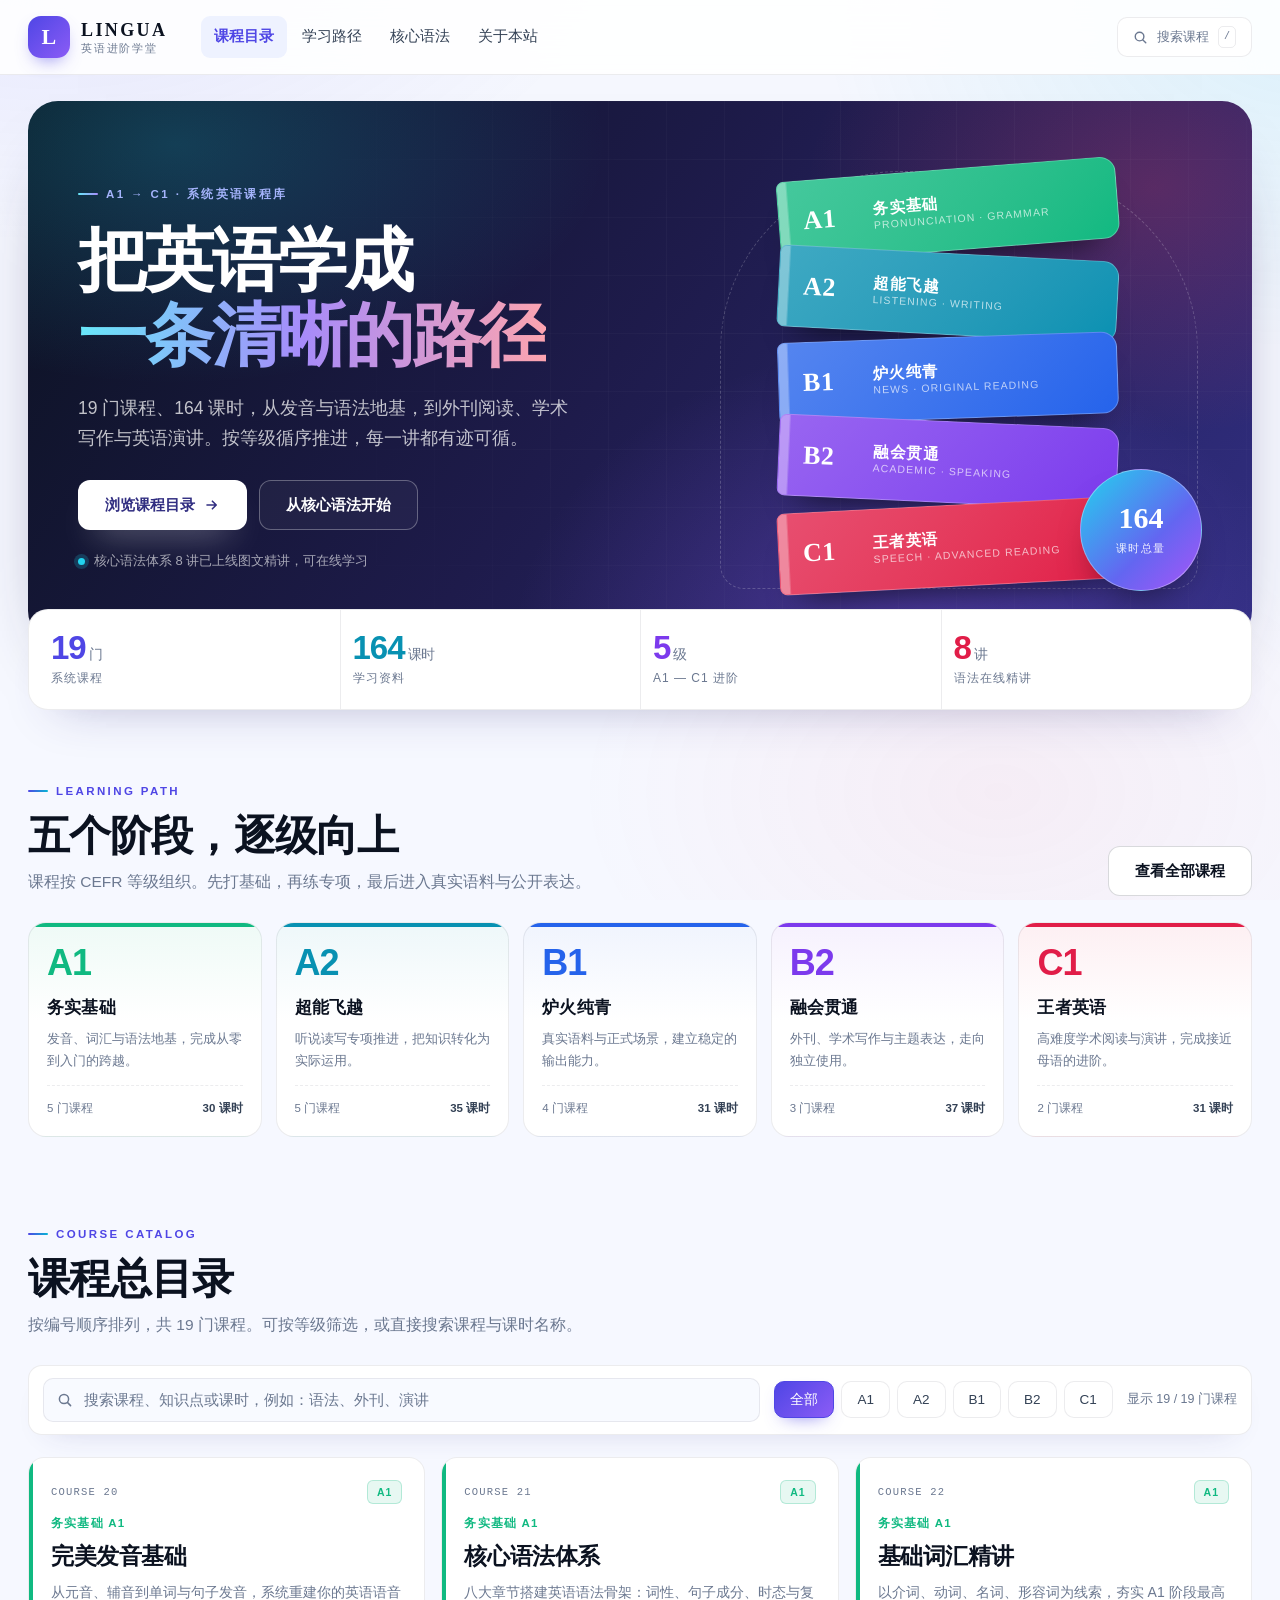
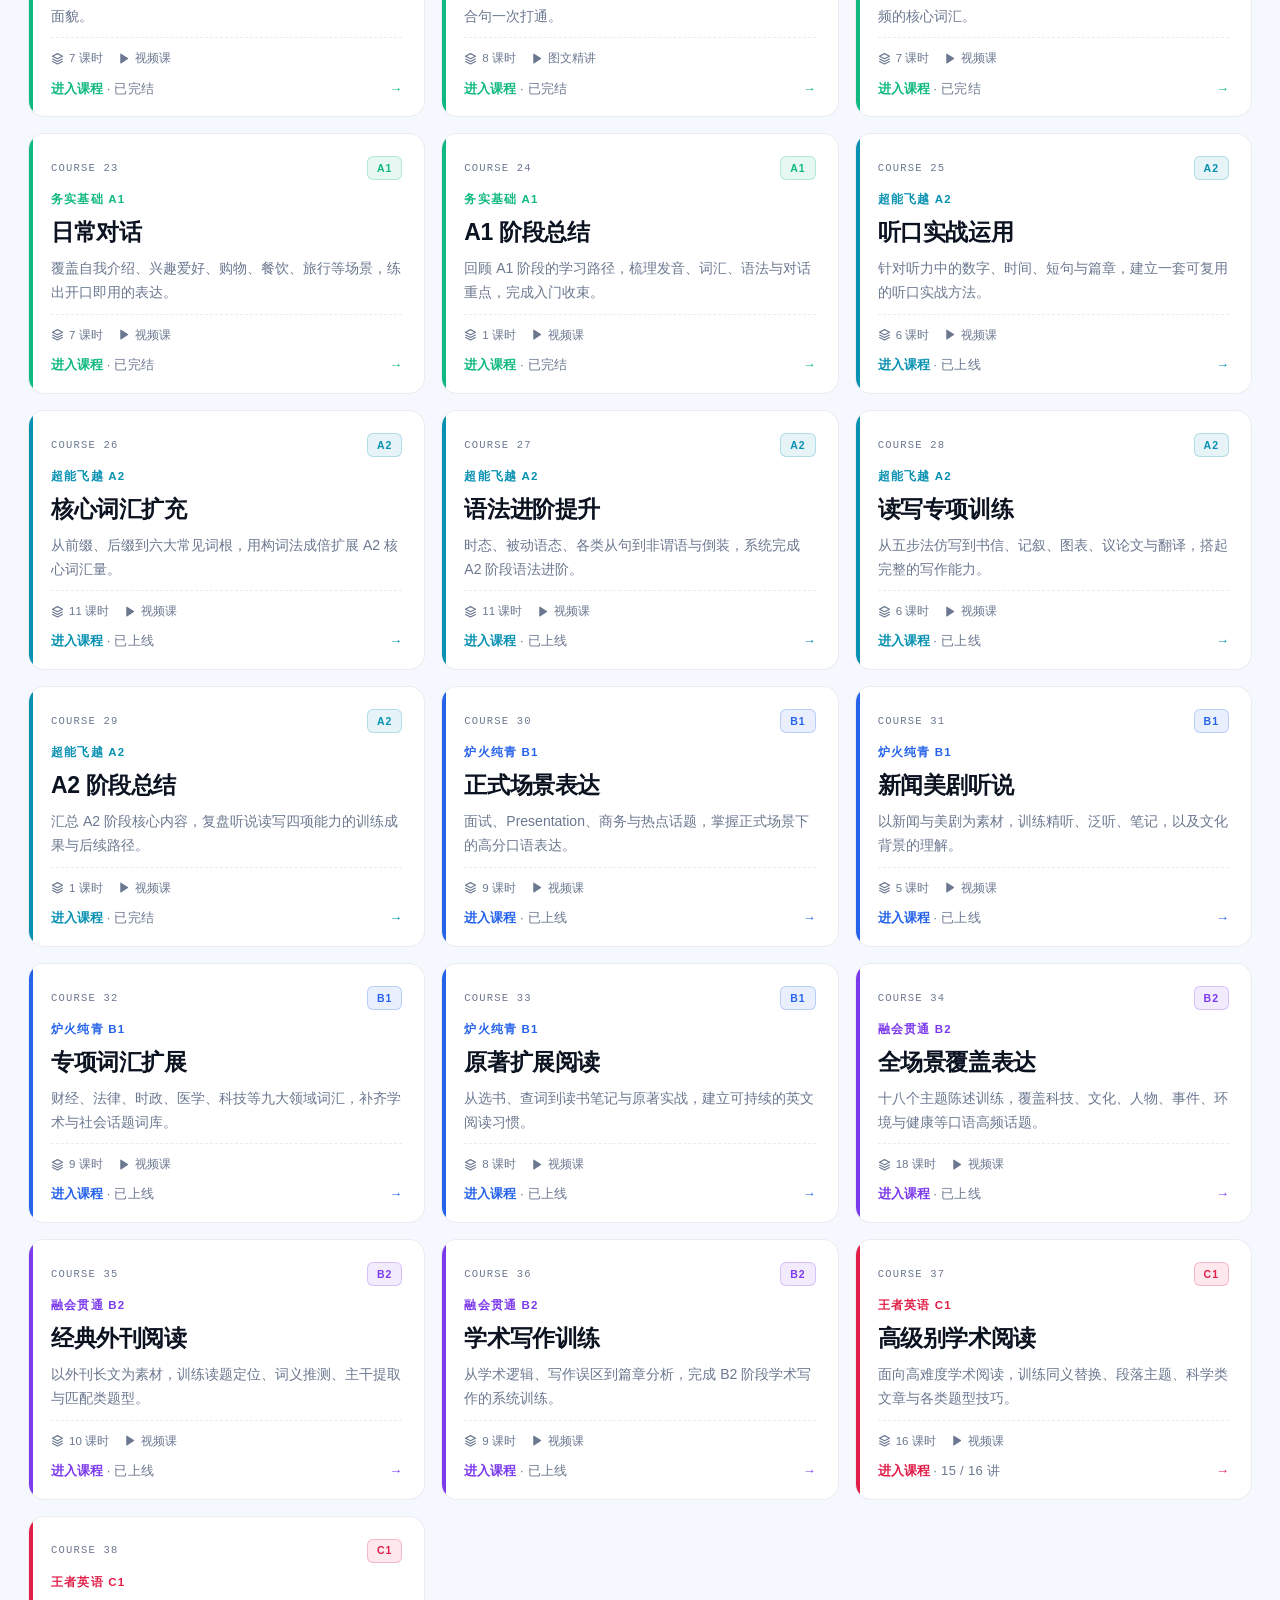
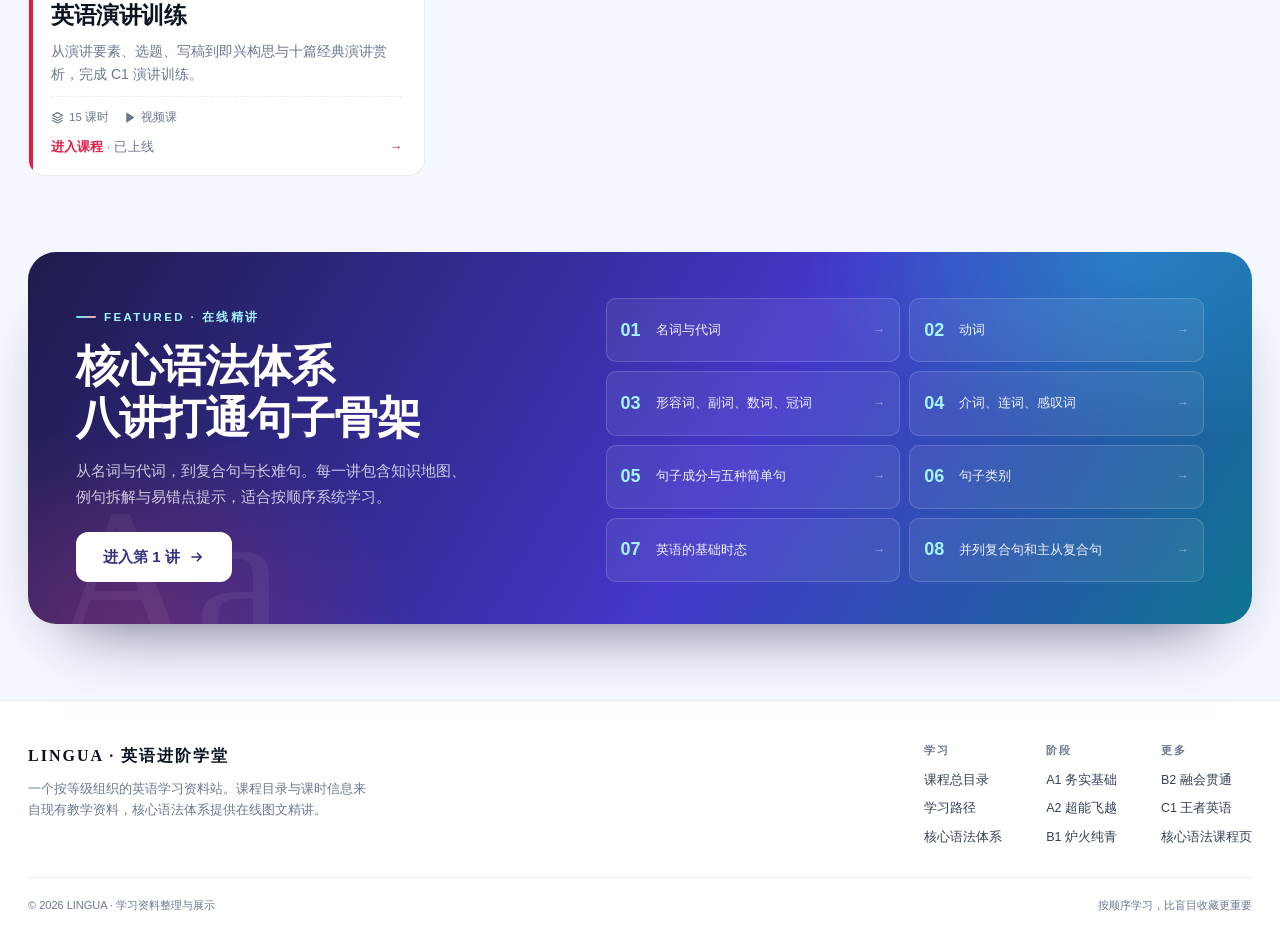
==== commit 5763fa5a: "feat: Remove In-Class Self-Test Co-authored-by: traeagent <traeagent@users.noreply.github.com>" ====
--- a/index.html
+++ b/index.html
@@ -47,7 +47,7 @@
             </a>
             <a class="btn btn-ghost" href="lesson-01.html">从核心语法开始</a>
           </div>
-          <div class="hero-note"><span class="dot-live"></span>核心语法体系 8 讲已上线图文精讲，可在线学习与自测</div>
+          <div class="hero-note"><span class="dot-live"></span>核心语法体系 8 讲已上线图文精讲，可在线学习</div>
         </div>
 
         <div class="hero-art" aria-hidden="true">
@@ -168,7 +168,7 @@
           <div>
             <span class="eyebrow">Featured · 在线精讲</span>
             <h2>核心语法体系<br>八讲打通句子骨架</h2>
-            <p>从名词与代词，到复合句与长难句。每一讲包含知识地图、例句拆解、易错点提示与课后自测，适合按顺序系统学习。</p>
+            <p>从名词与代词，到复合句与长难句。每一讲包含知识地图、例句拆解与易错点提示，适合按顺序系统学习。</p>
             <a class="btn" href="lesson-01.html">进入第 1 讲
               <svg viewBox="0 0 16 16" fill="none" stroke="currentColor" stroke-width="1.6" aria-hidden="true"><path d="M3 8h9M8.4 4.2 12.2 8l-3.8 3.8" stroke-linecap="round" stroke-linejoin="round"/></svg>
             </a>
--- a/assets/css/site.css
+++ b/assets/css/site.css
@@ -887,37 +887,6 @@
 .summary-block li { display: flex; gap: 9px; font-size: 14.5px; line-height: 1.65; color: rgba(255, 255, 255, 0.86); }
 .summary-block li::before { content: "—"; color: #67e8f9; }
 .summary-block .en { color: #fff; }
-
-.quiz { margin-top: 30px; }
-.quiz-head { display: flex; align-items: baseline; justify-content: space-between; gap: 16px; margin-bottom: 4px; }
-.quiz-head h2 { margin: 0; font-size: 26px; font-weight: 750; }
-.quiz-head span { font-size: 12px; color: var(--muted); }
-.quiz-intro { font-size: 13.5px; color: var(--muted); margin: 0 0 14px; }
-.quiz-item { padding: 18px 20px; border: 1px solid var(--line); border-radius: 13px; background: #fff; margin-bottom: 10px; box-shadow: 0 8px 20px -22px rgba(15, 23, 42, 0.4); }
-.quiz-q { font-size: 15.5px; line-height: 1.65; margin: 0 0 11px; font-weight: 500; }
-.quiz-q b { color: var(--primary); margin-right: 6px; }
-.quiz-options { display: grid; gap: 7px; }
-.quiz-opt {
-  text-align: left;
-  padding: 9px 13px;
-  border: 1px solid var(--line);
-  border-radius: 8px;
-  background: #f8faff;
-  color: var(--ink-2);
-  font-size: 14px;
-  cursor: pointer;
-  transition: all 0.16s;
-  font-family: inherit;
-  line-height: 1.55;
-}
-.quiz-opt:hover { border-color: rgba(79, 70, 229, 0.4); background: var(--primary-soft); }
-.quiz-opt.is-correct { border-color: var(--emerald); background: rgba(16, 185, 129, 0.08); color: #047857; font-weight: 600; }
-.quiz-opt.is-wrong { border-color: var(--rose); background: rgba(244, 63, 94, 0.07); color: #be123c; }
-.quiz-opt:disabled { cursor: default; }
-.quiz-explain { margin-top: 9px; padding-top: 9px; border-top: 1px dashed var(--line); font-size: 13.5px; color: var(--muted); line-height: 1.7; display: none; }
-.quiz-explain.show { display: block; }
-.quiz-score { margin-top: 12px; padding: 14px 18px; border-radius: 11px; background: var(--primary-soft); font-size: 14px; color: var(--primary-deep); display: none; }
-.quiz-score.show { display: block; }
 
 .lesson-pager { display: grid; grid-template-columns: 1fr 1fr; gap: 12px; margin-top: 36px; }
 .pager-link { display: flex; flex-direction: column; gap: 3px; padding: 16px 18px; border: 1px solid var(--line); border-radius: 11px; transition: all 0.18s; background: #fff; }
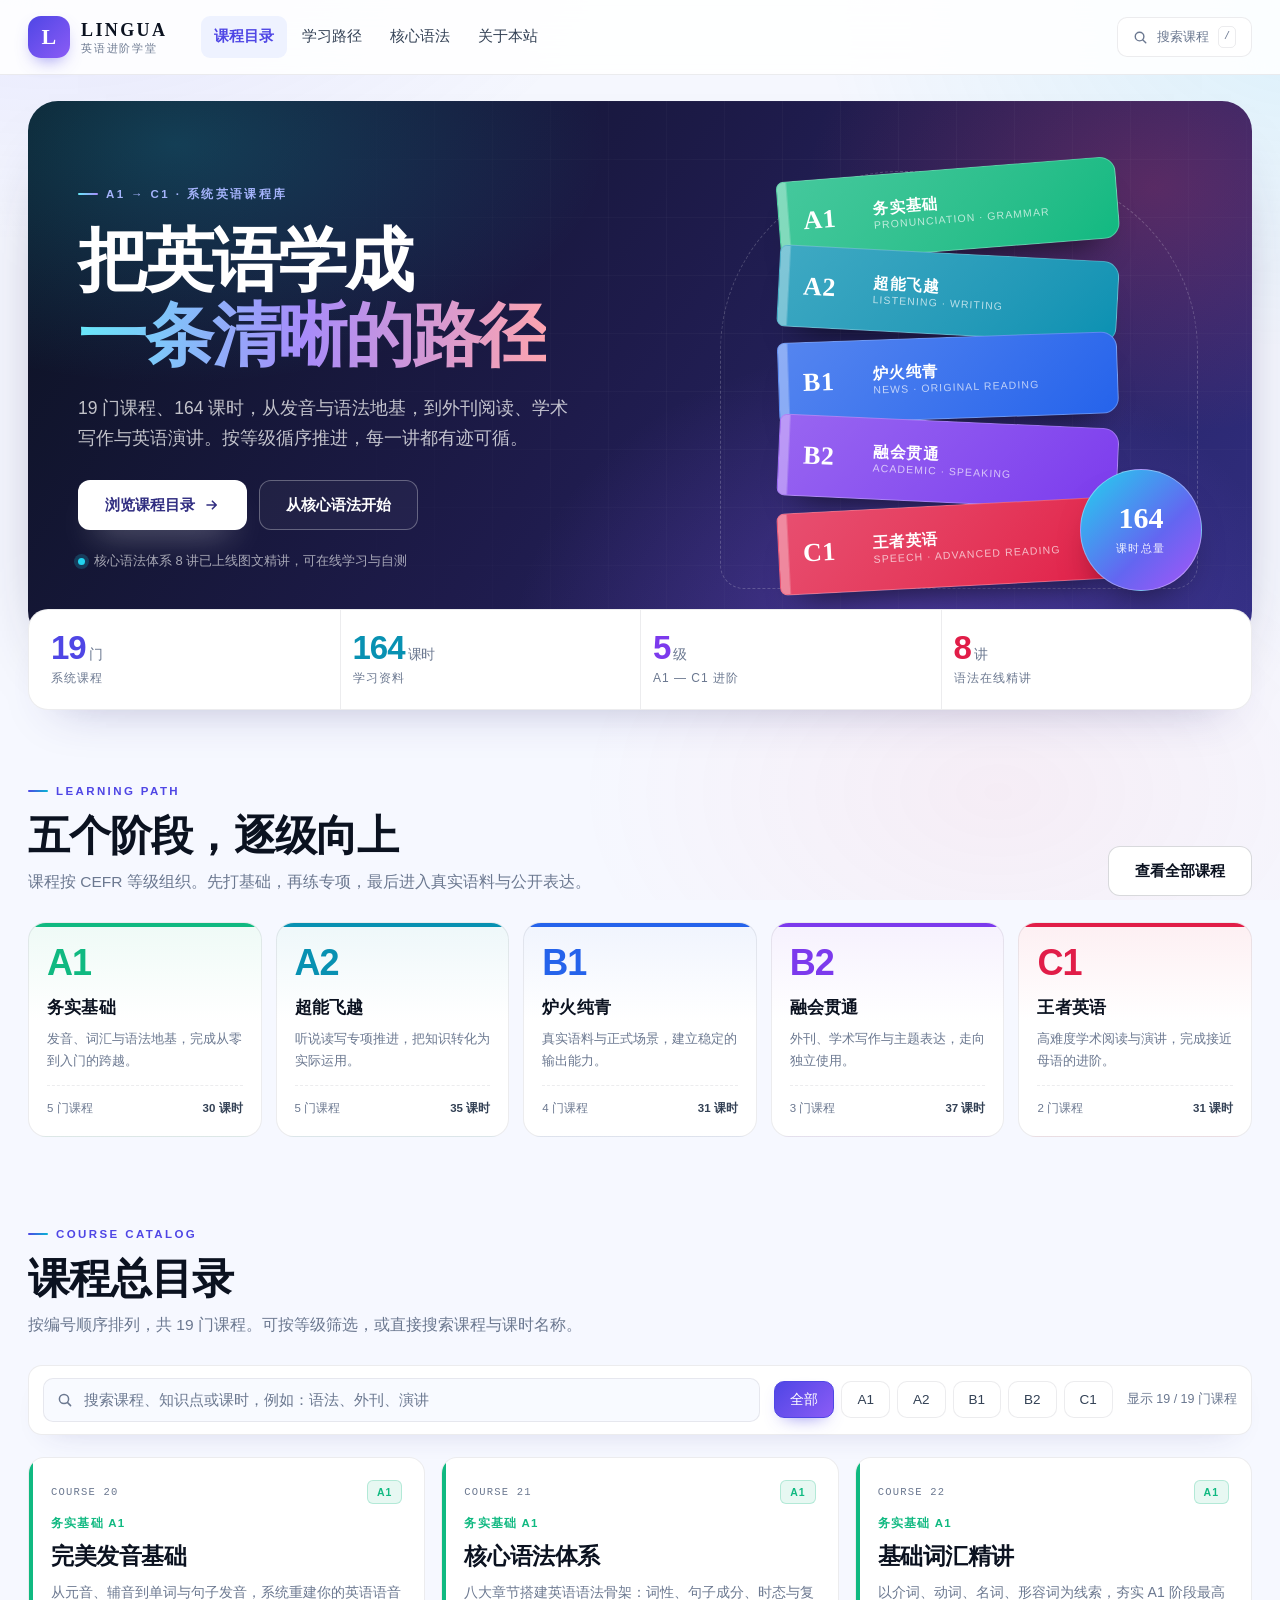
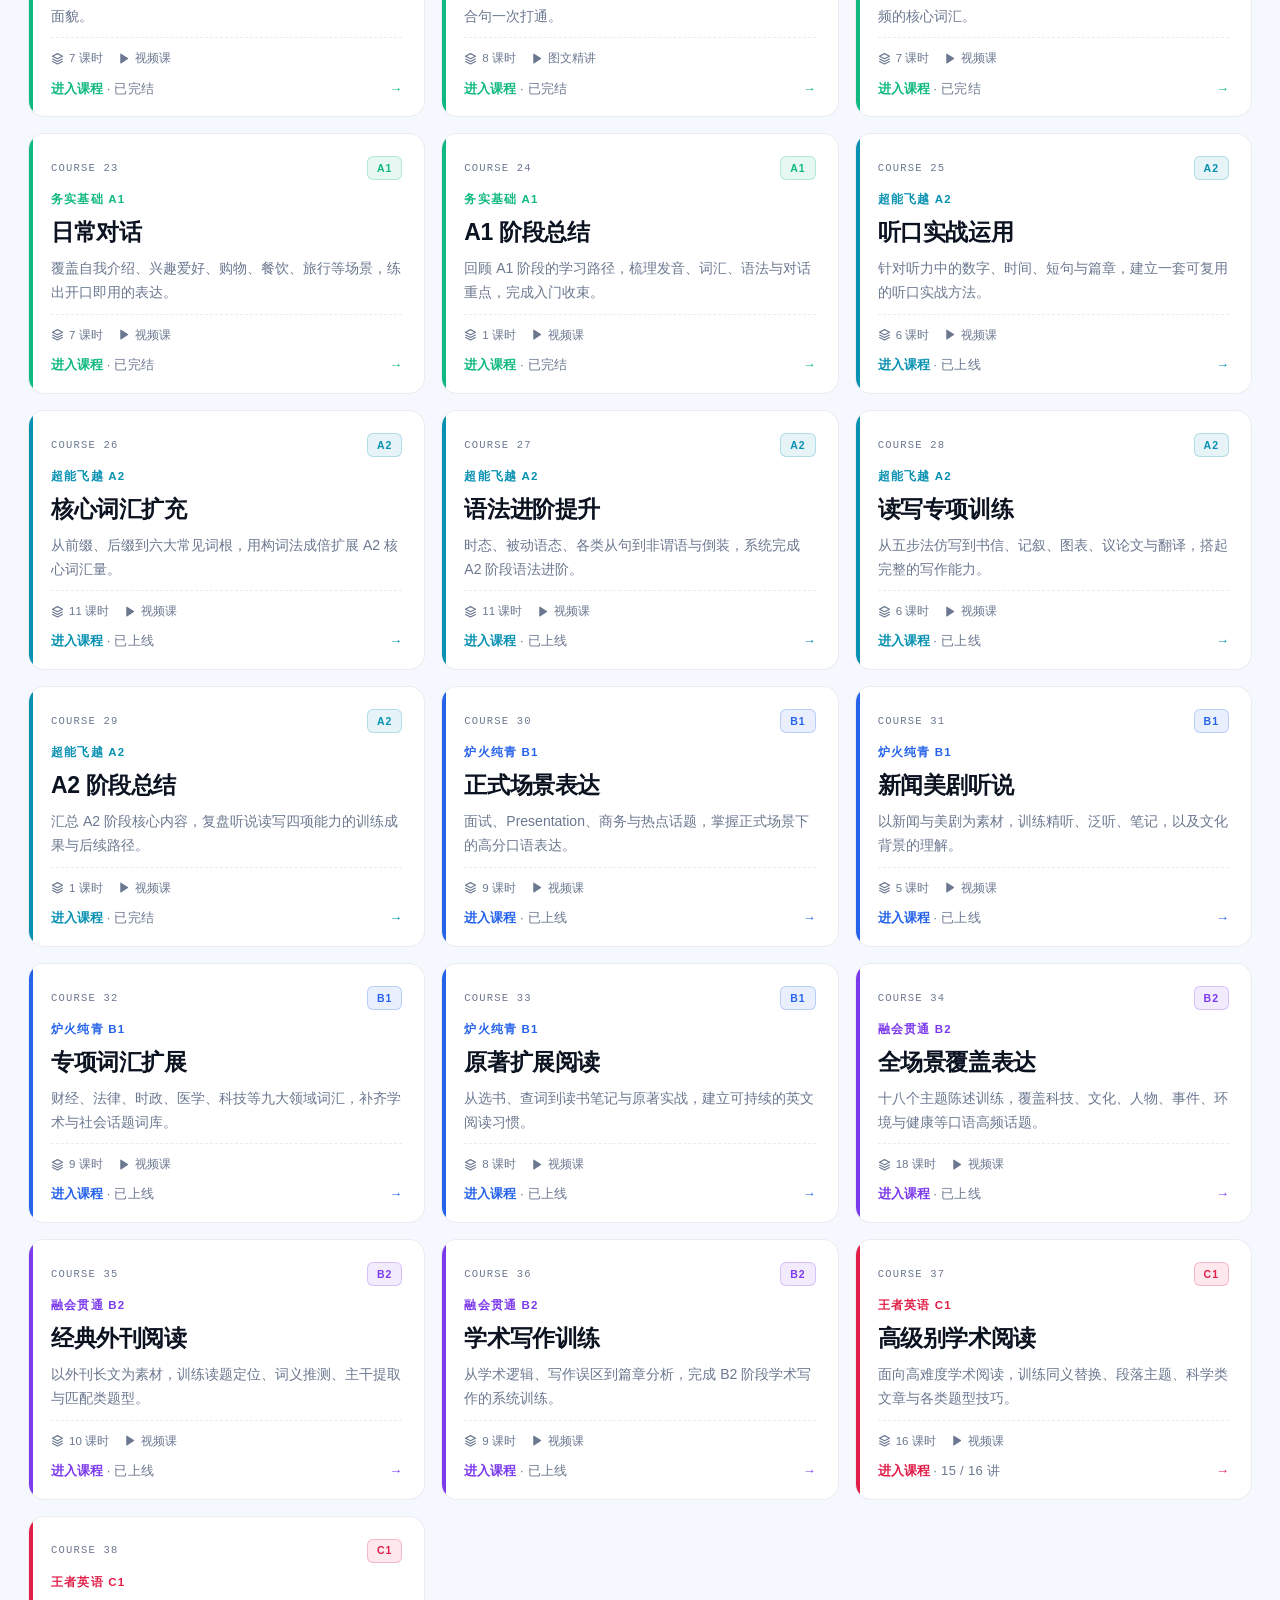
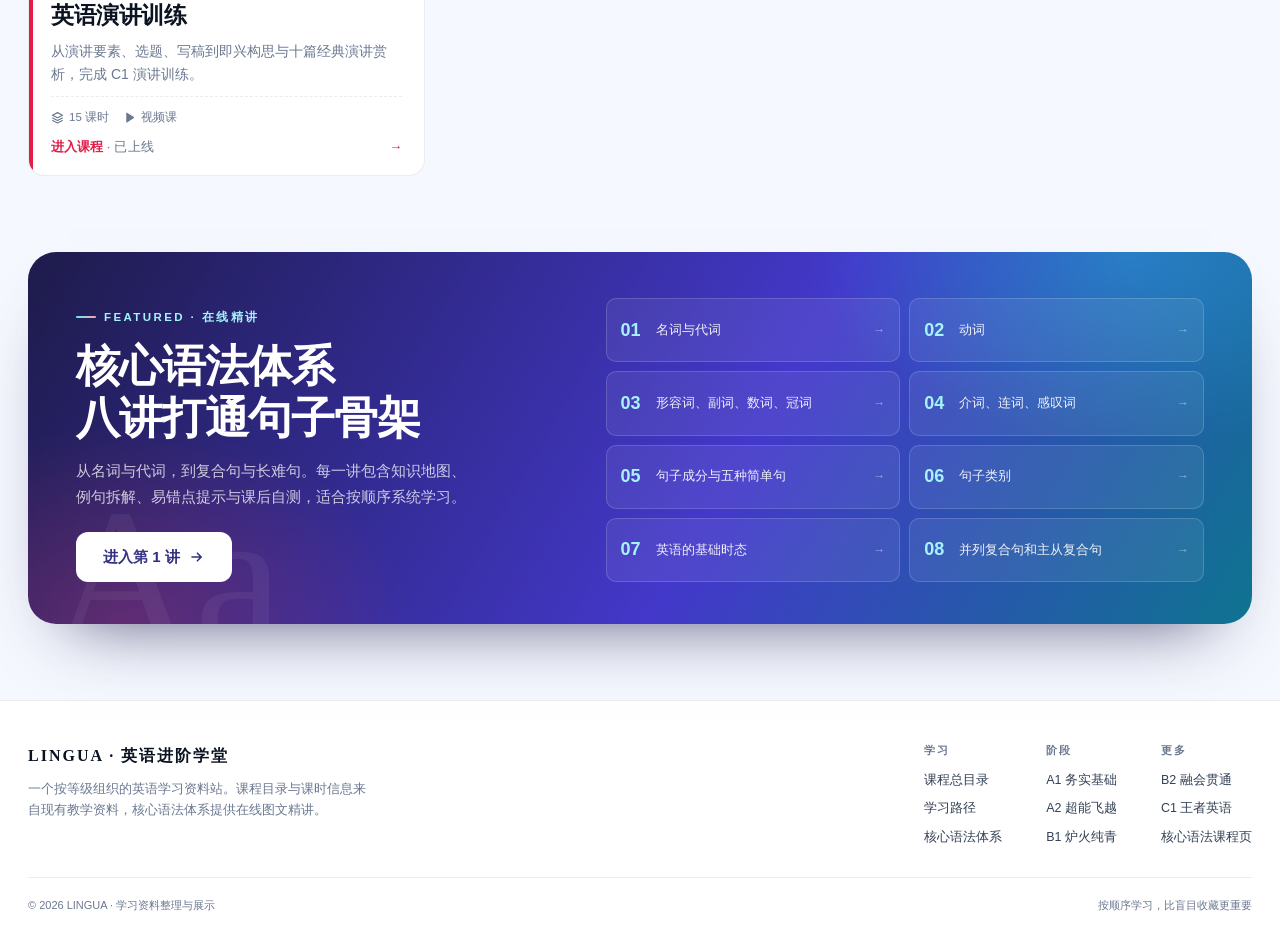
==== commit 59288a9c: "feat: Remove In-Class Self-Test Co-authored-by: traeagent <traeagent@users.noreply.github.com>" ====
--- a/index.html
+++ b/index.html
@@ -47,7 +47,7 @@
             </a>
             <a class="btn btn-ghost" href="lesson-01.html">从核心语法开始</a>
           </div>
-          <div class="hero-note"><span class="dot-live"></span>核心语法体系 8 讲已上线图文精讲，可在线学习</div>
+          <div class="hero-note"><span class="dot-live"></span>核心语法体系 8 讲已上线图文精讲，可在线学习与自测</div>
         </div>
 
         <div class="hero-art" aria-hidden="true">
@@ -168,7 +168,7 @@
           <div>
             <span class="eyebrow">Featured · 在线精讲</span>
             <h2>核心语法体系<br>八讲打通句子骨架</h2>
-            <p>从名词与代词，到复合句与长难句。每一讲包含知识地图、例句拆解与易错点提示，适合按顺序系统学习。</p>
+            <p>从名词与代词，到复合句与长难句。每一讲包含知识地图、例句拆解、易错点提示与课后自测，适合按顺序系统学习。</p>
             <a class="btn" href="lesson-01.html">进入第 1 讲
               <svg viewBox="0 0 16 16" fill="none" stroke="currentColor" stroke-width="1.6" aria-hidden="true"><path d="M3 8h9M8.4 4.2 12.2 8l-3.8 3.8" stroke-linecap="round" stroke-linejoin="round"/></svg>
             </a>
--- a/assets/css/site.css
+++ b/assets/css/site.css
@@ -887,6 +887,37 @@
 .summary-block li { display: flex; gap: 9px; font-size: 14.5px; line-height: 1.65; color: rgba(255, 255, 255, 0.86); }
 .summary-block li::before { content: "—"; color: #67e8f9; }
 .summary-block .en { color: #fff; }
+
+.quiz { margin-top: 30px; }
+.quiz-head { display: flex; align-items: baseline; justify-content: space-between; gap: 16px; margin-bottom: 4px; }
+.quiz-head h2 { margin: 0; font-size: 26px; font-weight: 750; }
+.quiz-head span { font-size: 12px; color: var(--muted); }
+.quiz-intro { font-size: 13.5px; color: var(--muted); margin: 0 0 14px; }
+.quiz-item { padding: 18px 20px; border: 1px solid var(--line); border-radius: 13px; background: #fff; margin-bottom: 10px; box-shadow: 0 8px 20px -22px rgba(15, 23, 42, 0.4); }
+.quiz-q { font-size: 15.5px; line-height: 1.65; margin: 0 0 11px; font-weight: 500; }
+.quiz-q b { color: var(--primary); margin-right: 6px; }
+.quiz-options { display: grid; gap: 7px; }
+.quiz-opt {
+  text-align: left;
+  padding: 9px 13px;
+  border: 1px solid var(--line);
+  border-radius: 8px;
+  background: #f8faff;
+  color: var(--ink-2);
+  font-size: 14px;
+  cursor: pointer;
+  transition: all 0.16s;
+  font-family: inherit;
+  line-height: 1.55;
+}
+.quiz-opt:hover { border-color: rgba(79, 70, 229, 0.4); background: var(--primary-soft); }
+.quiz-opt.is-correct { border-color: var(--emerald); background: rgba(16, 185, 129, 0.08); color: #047857; font-weight: 600; }
+.quiz-opt.is-wrong { border-color: var(--rose); background: rgba(244, 63, 94, 0.07); color: #be123c; }
+.quiz-opt:disabled { cursor: default; }
+.quiz-explain { margin-top: 9px; padding-top: 9px; border-top: 1px dashed var(--line); font-size: 13.5px; color: var(--muted); line-height: 1.7; display: none; }
+.quiz-explain.show { display: block; }
+.quiz-score { margin-top: 12px; padding: 14px 18px; border-radius: 11px; background: var(--primary-soft); font-size: 14px; color: var(--primary-deep); display: none; }
+.quiz-score.show { display: block; }
 
 .lesson-pager { display: grid; grid-template-columns: 1fr 1fr; gap: 12px; margin-top: 36px; }
 .pager-link { display: flex; flex-direction: column; gap: 3px; padding: 16px 18px; border: 1px solid var(--line); border-radius: 11px; transition: all 0.18s; background: #fff; }
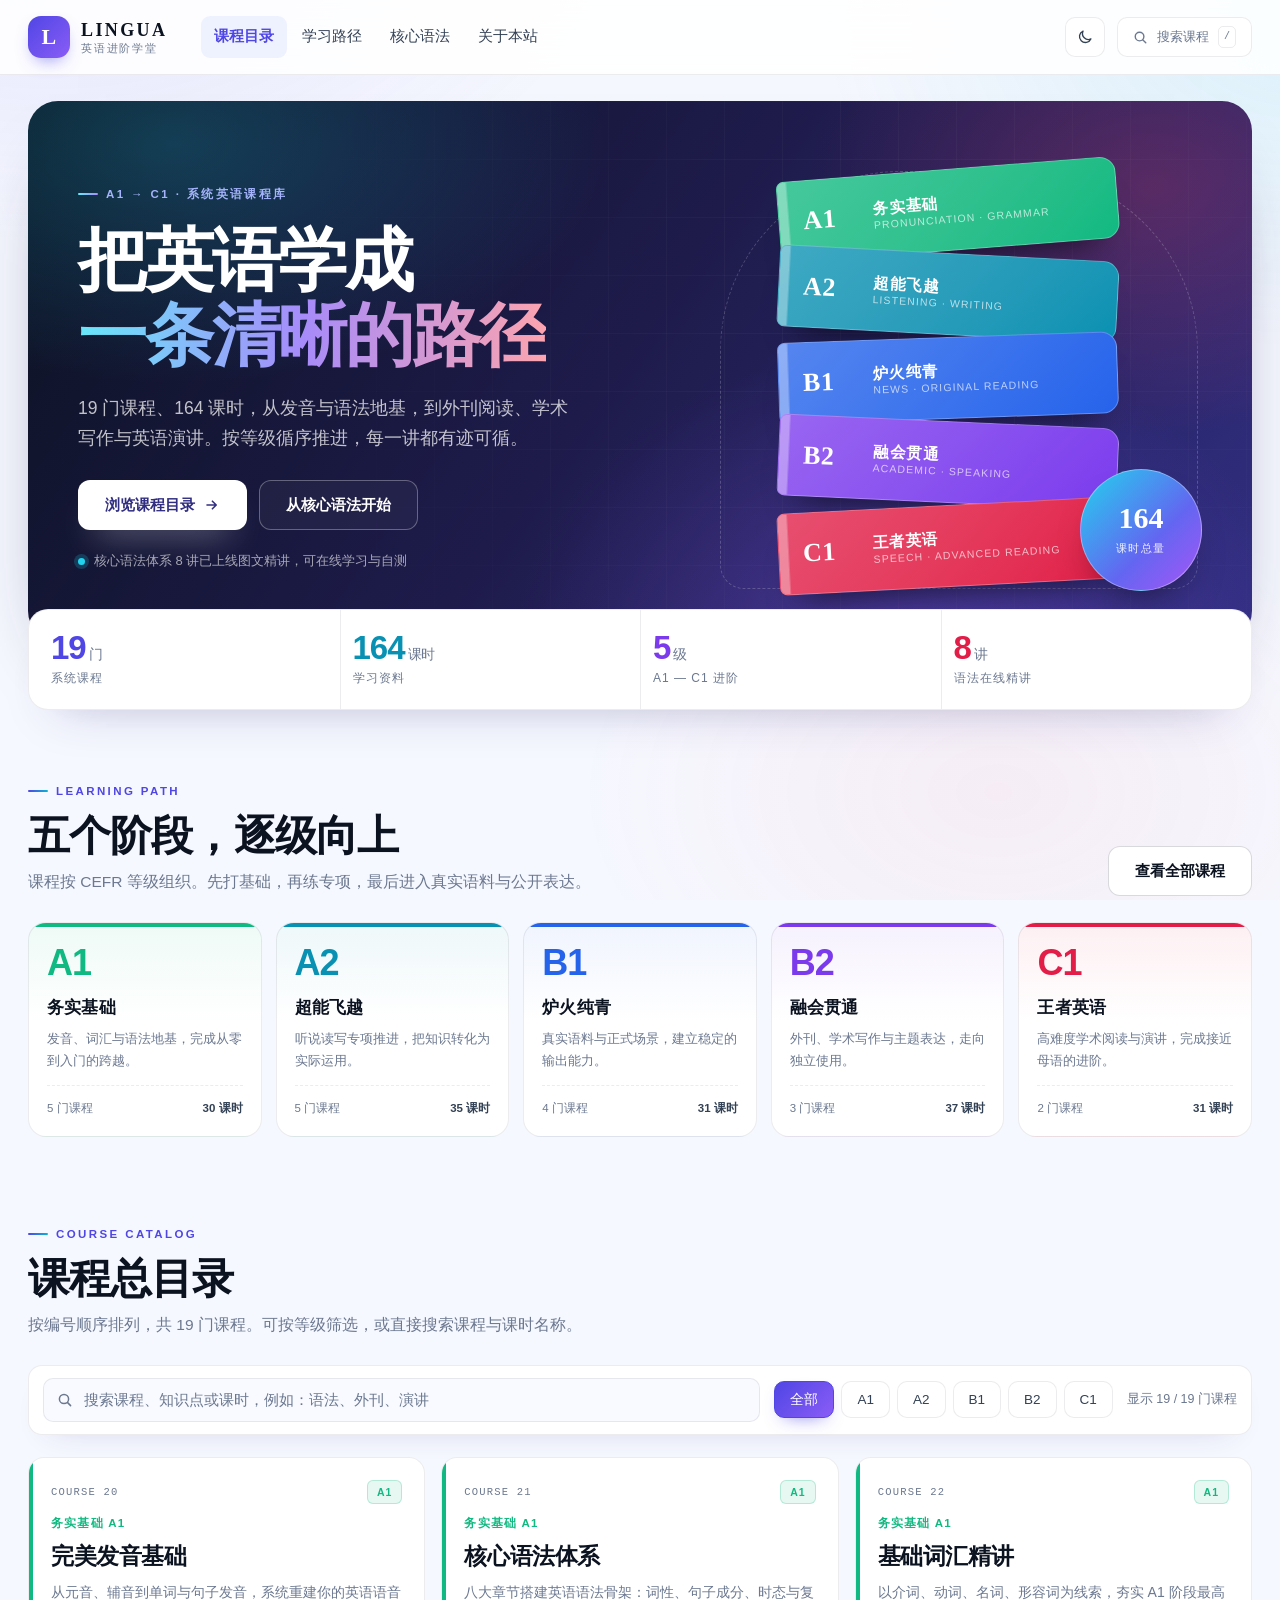
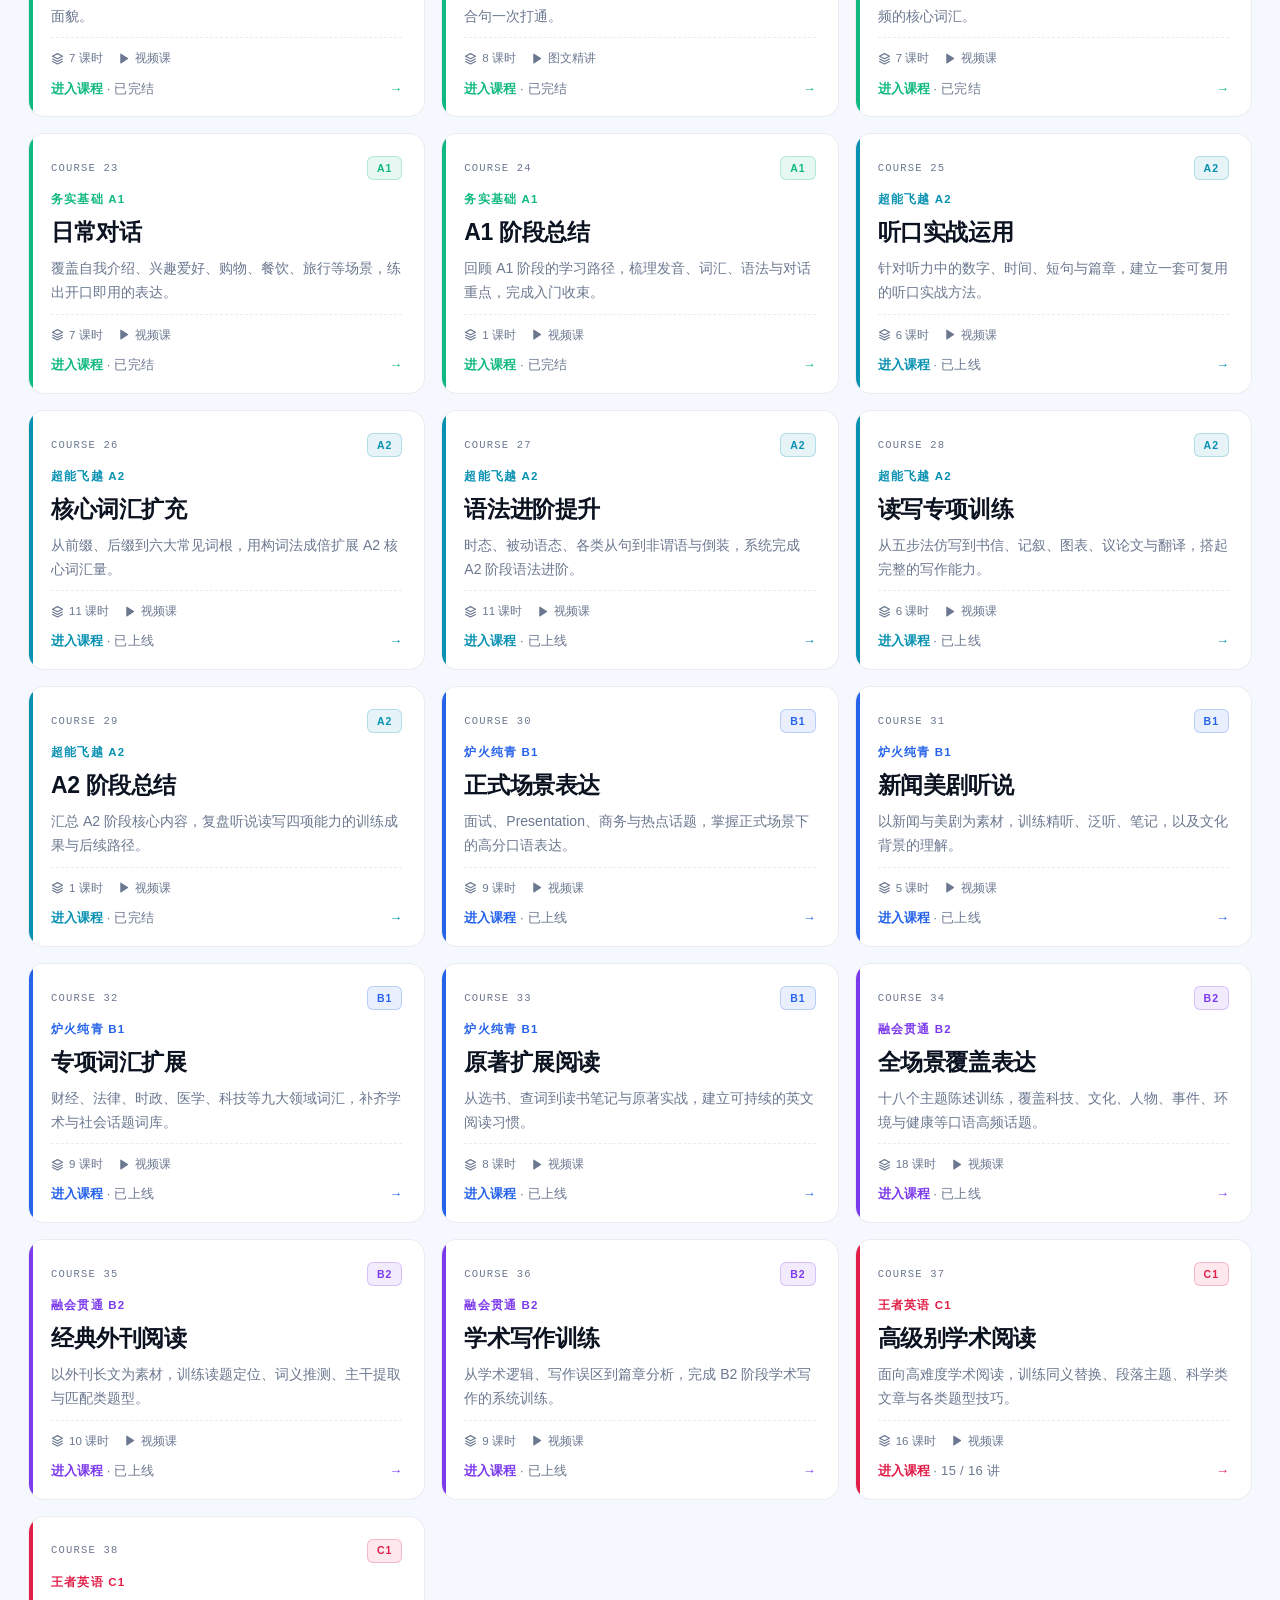
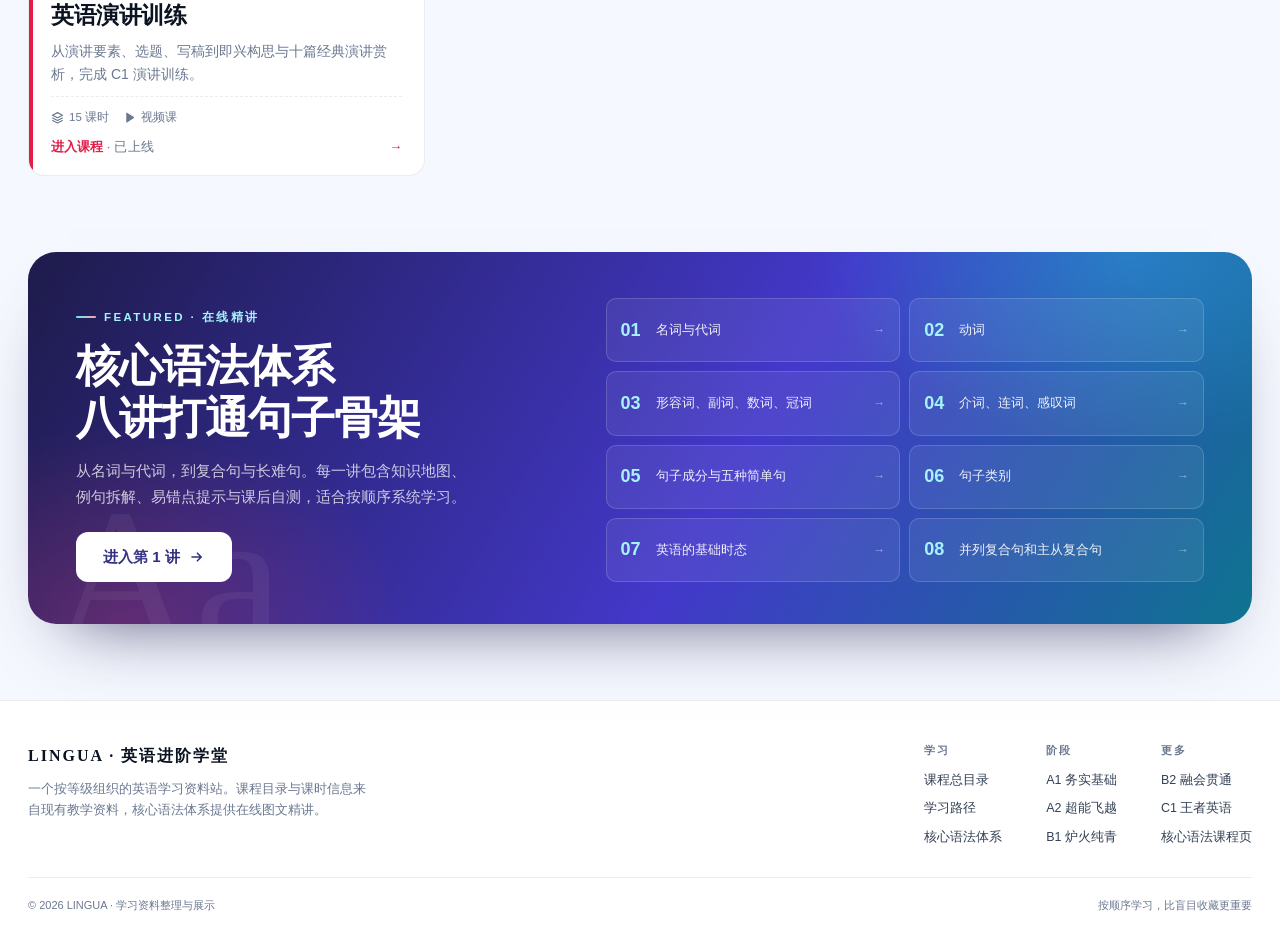
==== commit 1a638b13: "feat: update workspace Co-authored-by: traeagent <traeagent@users.noreply.github.com>" ====
--- a/index.html
+++ b/index.html
@@ -7,6 +7,7 @@
   <meta name="description" content="LINGUA 英语进阶学堂：从 A1 到 C1 的 19 门系统课程，164 课时学习资料，含核心语法体系 8 讲在线精讲。">
   <link rel="icon" href="data:image/svg+xml,%3Csvg xmlns='http://www.w3.org/2000/svg' viewBox='0 0 40 40'%3E%3Crect width='40' height='40' rx='12' fill='%231e5a4a'/%3E%3Ctext x='20' y='27' font-family='Georgia' font-size='20' fill='%23f3e7cd' text-anchor='middle'%3EL%3C/text%3E%3C/svg%3E">
   <link rel="stylesheet" href="assets/css/site.css">
+  <script>(function(){try{var t=localStorage.getItem("lingua.theme")||(window.matchMedia&&window.matchMedia("(prefers-color-scheme: dark)").matches?"dark":"light");document.documentElement.setAttribute("data-theme",t);}catch(e){}})();</script>
 </head>
 <body data-page="home">
 
@@ -23,6 +24,10 @@
         <a href="#about">关于本站</a>
       </nav>
       <div class="header-actions">
+        <button class="theme-toggle" type="button" aria-label="切换深色/浅色主题" title="切换主题" aria-pressed="false">
+          <svg class="icon-moon" viewBox="0 0 20 20" fill="none" stroke="currentColor" stroke-width="1.5" aria-hidden="true"><path d="M16.5 12.2A6.6 6.6 0 0 1 7.8 3.5a6.6 6.6 0 1 0 8.7 8.7Z" stroke-linejoin="round"/></svg>
+          <svg class="icon-sun" viewBox="0 0 20 20" fill="none" stroke="currentColor" stroke-width="1.5" aria-hidden="true"><circle cx="10" cy="10" r="4"/><path d="M10 2v2M10 16v2M2 10h2M16 10h2M4.2 4.2l1.4 1.4M14.4 14.4l1.4 1.4M15.8 4.2l-1.4 1.4M5.6 14.4l-1.4 1.4" stroke-linecap="round"/></svg>
+        </button>
         <a class="search-jump" href="index.html#catalog" data-search-jump>
           <svg viewBox="0 0 16 16" fill="none" stroke="currentColor" stroke-width="1.5" aria-hidden="true"><circle cx="7" cy="7" r="4.6"/><path d="m10.6 10.6 3 3" stroke-linecap="round"/></svg>
           <span>搜索课程</span><kbd>/</kbd>
--- a/assets/css/site.css
+++ b/assets/css/site.css
@@ -16,6 +16,12 @@
   --primary: #4f46e5;
   --primary-deep: #312e81;
   --primary-soft: #eef2ff;
+  --surface-tint: #f8faff;
+  --accent: #4f46e5;
+  --accent-ink: #312e81;
+  --header-bg: rgba(255, 255, 255, 0.88);
+  --bar-track: #e2e8f0;
+  --btn-on-dark: #ffffff;
   --cyan: #06b6d4;
   --rose: #f43f5e;
   --violet: #8b5cf6;
@@ -32,6 +38,44 @@
   --mono: "SFMono-Regular", Consolas, "Liberation Mono", Menlo, monospace;
   --header-h: 74px;
 }
+
+:root[data-theme="dark"] {
+  --bg: #0a0f1e;
+  --surface: #141b2d;
+  --surface-2: #1b2340;
+  --surface-tint: #101728;
+  --ink: #e8ecf8;
+  --ink-2: #bcc6dc;
+  --muted: #8a94ab;
+  --line: rgba(255, 255, 255, 0.10);
+  --line-strong: rgba(255, 255, 255, 0.20);
+
+  --primary: #818cf8;
+  --primary-soft: rgba(129, 140, 248, 0.15);
+  --accent: #a5b4fc;
+  --accent-ink: #c7d2fe;
+
+  --header-bg: rgba(13, 18, 33, 0.85);
+  --bar-track: rgba(255, 255, 255, 0.10);
+  --shadow: 0 24px 50px -28px rgba(0, 0, 0, 0.72);
+  --shadow-soft: 0 14px 32px -22px rgba(0, 0, 0, 0.6);
+}
+
+:root[data-theme="dark"] ::selection { background: rgba(129, 140, 248, 0.3); }
+:root[data-theme="dark"] .objectives { background: linear-gradient(135deg, rgba(129, 140, 248, 0.14), rgba(6, 182, 212, 0.1)); }
+:root[data-theme="dark"] .callout.idea { background: rgba(129, 140, 248, 0.13); }
+:root[data-theme="dark"] .callout.tip { background: rgba(6, 182, 212, 0.12); }
+:root[data-theme="dark"] .callout.warn { background: rgba(244, 63, 94, 0.13); }
+:root[data-theme="dark"] .callout.tip b.t { color: #22d3ee; }
+:root[data-theme="dark"] .callout.warn b.t { color: #fb7185; }
+:root[data-theme="dark"] th { background: rgba(129, 140, 248, 0.1); }
+:root[data-theme="dark"] tbody tr:hover td { background: rgba(255, 255, 255, 0.045); }
+:root[data-theme="dark"] .quiz-opt.is-correct { color: #34d399; }
+:root[data-theme="dark"] .quiz-opt.is-wrong { color: #fb7185; }
+:root[data-theme="dark"] .stat:nth-child(1) b { color: #818cf8; }
+:root[data-theme="dark"] .stat:nth-child(2) b { color: #22d3ee; }
+:root[data-theme="dark"] .stat:nth-child(3) b { color: #a78bfa; }
+:root[data-theme="dark"] .stat:nth-child(4) b { color: #fb7185; }
 
 * { box-sizing: border-box; }
 html { scroll-behavior: smooth; }
@@ -62,7 +106,7 @@
 a { color: inherit; text-decoration: none; }
 img { max-width: 100%; display: block; }
 button { font-family: inherit; }
-::selection { background: rgba(79, 70, 229, 0.18); color: var(--primary-deep); }
+::selection { background: rgba(79, 70, 229, 0.18); color: var(--accent-ink); }
 
 .container {
   width: 100%;
@@ -78,7 +122,7 @@
   position: sticky;
   top: 0;
   z-index: 60;
-  background: rgba(255, 255, 255, 0.88);
+  background: var(--header-bg);
   backdrop-filter: blur(18px);
   -webkit-backdrop-filter: blur(18px);
   border-bottom: 1px solid var(--line);
@@ -128,7 +172,7 @@
   color: var(--ink-2);
   transition: background 0.2s, color 0.2s;
 }
-.main-nav a:hover { background: var(--primary-soft); color: var(--primary-deep); }
+.main-nav a:hover { background: var(--primary-soft); color: var(--accent-ink); }
 .main-nav a.is-active { color: var(--primary); font-weight: 600; background: var(--primary-soft); }
 
 .header-actions { margin-left: auto; display: flex; align-items: center; gap: 12px; }
@@ -141,7 +185,7 @@
   padding: 0 15px;
   border: 1px solid var(--line);
   border-radius: 10px;
-  background: #fff;
+  background: var(--surface);
   color: var(--muted);
   font-size: 13px;
   cursor: pointer;
@@ -164,10 +208,28 @@
   height: 40px;
   border-radius: 10px;
   border: 1px solid var(--line);
-  background: #fff;
+  background: var(--surface);
   color: var(--ink);
   cursor: pointer;
 }
+
+.theme-toggle {
+  width: 40px;
+  height: 40px;
+  border-radius: 10px;
+  border: 1px solid var(--line);
+  background: var(--surface);
+  color: var(--ink-2);
+  cursor: pointer;
+  display: grid;
+  place-items: center;
+  transition: color 0.2s, border-color 0.2s, background 0.2s;
+}
+.theme-toggle:hover { color: var(--primary); border-color: rgba(79, 70, 229, 0.35); }
+.theme-toggle svg { width: 18px; height: 18px; }
+.theme-toggle .icon-sun { display: none; }
+:root[data-theme="dark"] .theme-toggle .icon-moon { display: none; }
+:root[data-theme="dark"] .theme-toggle .icon-sun { display: block; }
 
 /* ---------- 通用标题 ---------- */
 .eyebrow {
@@ -213,7 +275,7 @@
   box-shadow: 0 16px 30px -16px rgba(79, 70, 229, 0.75);
 }
 .btn-primary:hover { box-shadow: 0 20px 36px -16px rgba(79, 70, 229, 0.85); }
-.btn-ghost { border-color: var(--line-strong); color: var(--ink); background: #fff; }
+.btn-ghost { border-color: var(--line-strong); color: var(--ink); background: var(--surface); }
 .btn-ghost:hover { border-color: var(--primary); color: var(--primary); }
 .btn svg { width: 16px; height: 16px; }
 
@@ -275,7 +337,7 @@
 }
 .hero-lede { margin: 20px 0 0; max-width: 500px; color: rgba(255, 255, 255, 0.74); font-size: 17.5px; line-height: 1.75; }
 .hero-actions { display: flex; flex-wrap: wrap; gap: 12px; margin-top: 26px; }
-.hero .btn-primary { background: #fff; color: var(--primary-deep); box-shadow: 0 18px 34px -18px rgba(255, 255, 255, 0.55); }
+.hero .btn-primary { background: var(--btn-on-dark); color: var(--primary-deep); box-shadow: 0 18px 34px -18px rgba(255, 255, 255, 0.55); }
 .hero .btn-primary:hover { background: #eef2ff; }
 .hero .btn-ghost { background: rgba(255, 255, 255, 0.04); border-color: rgba(255, 255, 255, 0.3); color: #fff; }
 .hero .btn-ghost:hover { background: rgba(255, 255, 255, 0.1); border-color: rgba(255, 255, 255, 0.55); color: #fff; }
@@ -391,7 +453,7 @@
   padding: 22px 18px 18px;
   border: 1px solid var(--line);
   border-radius: var(--radius);
-  background: linear-gradient(180deg, color-mix(in srgb, var(--lv) 7%, #fff), #fff 46%);
+  background: linear-gradient(180deg, color-mix(in srgb, var(--lv) 7%, var(--surface)), var(--surface) 46%);
   overflow: hidden;
   transition: transform 0.2s, box-shadow 0.2s, border-color 0.2s;
 }
@@ -445,7 +507,7 @@
   padding: 0 16px 0 40px;
   border: 1px solid var(--line);
   border-radius: 10px;
-  background: #f8faff;
+  background: var(--surface-tint);
   color: var(--ink);
   font-size: 14.5px;
   font-family: inherit;
@@ -453,14 +515,14 @@
   transition: border-color 0.2s, box-shadow 0.2s, background 0.2s;
 }
 .search-box input::placeholder { color: var(--muted); }
-.search-box input:focus { background: #fff; border-color: var(--primary); box-shadow: 0 0 0 3px rgba(79, 70, 229, 0.10); }
+.search-box input:focus { background: var(--surface); border-color: var(--primary); box-shadow: 0 0 0 3px rgba(79, 70, 229, 0.10); }
 .filter-chips { display: flex; flex-wrap: wrap; gap: 7px; }
 .chip {
   height: 37px;
   padding: 0 15px;
   border-radius: 10px;
   border: 1px solid var(--line);
-  background: #fff;
+  background: var(--surface);
   color: var(--ink-2);
   font-size: 13.5px;
   font-weight: 500;
@@ -509,7 +571,7 @@
   letter-spacing: 1px;
   font-weight: 800;
   color: var(--lv);
-  background: color-mix(in srgb, var(--lv) 10%, #fff);
+  background: color-mix(in srgb, var(--lv) 10%, var(--surface));
   border: 1px solid color-mix(in srgb, var(--lv) 24%, transparent);
 }
 .course-series { font-size: 11.5px; letter-spacing: 1.2px; color: var(--lv); font-weight: 700; }
@@ -529,7 +591,7 @@
   padding: 60px 20px;
   border: 1px dashed var(--line-strong);
   border-radius: var(--radius);
-  background: #fff;
+  background: var(--surface);
   color: var(--muted);
   font-size: 14px;
 }
@@ -566,7 +628,7 @@
 .spotlight .eyebrow::before { background: linear-gradient(90deg, #67e8f9, #fda4af); }
 .spotlight h2 { font-size: clamp(32px, 3.8vw, 44px); line-height: 1.18; margin: 12px 0 0; font-weight: 800; letter-spacing: -1px; position: relative; }
 .spotlight p { color: rgba(255, 255, 255, 0.76); font-size: 15px; line-height: 1.75; margin: 14px 0 0; max-width: 400px; }
-.spotlight .btn { margin-top: 22px; background: #fff; color: var(--primary-deep); }
+.spotlight .btn { margin-top: 22px; background: var(--btn-on-dark); color: var(--primary-deep); }
 .spotlight .btn:hover { background: #eef2ff; }
 .chapter-grid { display: grid; grid-template-columns: 1fr 1fr; gap: 9px; position: relative; z-index: 1; }
 .chapter-item {
@@ -585,7 +647,7 @@
 .chapter-item .arrow { margin-left: auto; opacity: 0.5; font-size: 12px; }
 
 /* ---------- 页脚 ---------- */
-.site-footer { border-top: 1px solid var(--line); padding: 40px 0 32px; background: #fff; }
+.site-footer { border-top: 1px solid var(--line); padding: 40px 0 32px; background: var(--surface); }
 .footer-grid { display: flex; justify-content: space-between; gap: 30px; flex-wrap: wrap; }
 .footer-brand b { font-family: var(--serif); letter-spacing: 2px; font-size: 16px; }
 .footer-brand p { margin: 8px 0 0; color: var(--muted); font-size: 12.5px; max-width: 340px; line-height: 1.7; }
@@ -617,7 +679,7 @@
 .course-hero .course-series-line { font-size: 11.5px; letter-spacing: 1.8px; color: var(--lv, var(--primary)); font-weight: 800; }
 .course-hero p.lede { margin: 14px 0 0; max-width: 660px; color: var(--ink-2); font-size: 16px; line-height: 1.75; }
 .hero-tags { display: flex; flex-wrap: wrap; gap: 7px; margin-top: 16px; }
-.hero-tags span { font-size: 11.5px; padding: 4px 11px; border-radius: 999px; border: 1px solid color-mix(in srgb, var(--lv, var(--primary)) 22%, transparent); background: color-mix(in srgb, var(--lv, var(--primary)) 6%, #fff); color: var(--ink-2); }
+.hero-tags span { font-size: 11.5px; padding: 4px 11px; border-radius: 999px; border: 1px solid color-mix(in srgb, var(--lv, var(--primary)) 22%, transparent); background: color-mix(in srgb, var(--lv, var(--primary)) 6%, var(--surface)); color: var(--ink-2); }
 
 .course-facts { border-left: 1px solid var(--line); padding-left: 28px; display: grid; gap: 12px; }
 .fact { display: flex; justify-content: space-between; align-items: baseline; gap: 12px; font-size: 12.5px; color: var(--muted); }
@@ -660,7 +722,7 @@
 .lesson-row.is-pending .icon { background: #cbd5e1; box-shadow: none; }
 
 .course-side { position: sticky; top: calc(var(--header-h) + 20px); display: grid; gap: 14px; }
-.side-card { border: 1px solid var(--line); border-radius: var(--radius); background: #fff; padding: 22px; box-shadow: var(--shadow-soft); }
+.side-card { border: 1px solid var(--line); border-radius: var(--radius); background: var(--surface); padding: 22px; box-shadow: var(--shadow-soft); }
 .side-card h3 { margin: 0 0 12px; font-size: 18px; font-weight: 750; }
 .side-card p { margin: 0; font-size: 13.5px; color: var(--muted); line-height: 1.7; }
 .side-list { display: grid; gap: 8px; }
@@ -672,7 +734,7 @@
   padding: 15px 18px;
   border-radius: 12px;
   border: 1px solid var(--line);
-  background: #fff;
+  background: var(--surface);
   font-size: 14px;
   line-height: 1.7;
   color: var(--ink-2);
@@ -705,13 +767,13 @@
   transition: background 0.18s, color 0.18s;
 }
 .chapter-nav a .n { font-family: var(--mono); font-size: 10px; color: var(--muted); padding-top: 2px; }
-.chapter-nav a:hover { background: var(--primary-soft); color: var(--primary-deep); }
+.chapter-nav a:hover { background: var(--primary-soft); color: var(--accent-ink); }
 .chapter-nav a.is-active { background: linear-gradient(135deg, var(--primary), var(--violet)); color: #fff; box-shadow: 0 10px 20px -12px rgba(79, 70, 229, 0.8); }
 .chapter-nav a.is-active .n { color: rgba(255, 255, 255, 0.65); }
 .chapter-nav a.is-done .n::after { content: "·"; color: var(--emerald); }
-.sidebar-progress { margin-top: 16px; padding: 13px 14px; border: 1px solid var(--line); border-radius: 10px; background: #fff; }
+.sidebar-progress { margin-top: 16px; padding: 13px 14px; border: 1px solid var(--line); border-radius: 10px; background: var(--surface); }
 .sidebar-progress .sp-top { display: flex; justify-content: space-between; font-size: 10px; letter-spacing: 0.7px; color: var(--muted); }
-.sidebar-progress .sp-bar { height: 4px; border-radius: 2px; background: #e2e8f0; margin-top: 8px; overflow: hidden; }
+.sidebar-progress .sp-bar { height: 4px; border-radius: 2px; background: var(--bar-track); margin-top: 8px; overflow: hidden; }
 .sidebar-progress .sp-bar i { display: block; height: 100%; width: 0; background: linear-gradient(90deg, var(--cyan), var(--primary)); border-radius: 2px; transition: width 0.4s; }
 .sidebar-back { display: inline-flex; align-items: center; gap: 6px; margin-top: 14px; font-size: 11.5px; color: var(--muted); }
 .sidebar-back:hover { color: var(--primary); }
@@ -731,7 +793,7 @@
   padding: 0 15px;
   border-radius: 9px;
   border: 1px solid var(--line-strong);
-  background: #fff;
+  background: var(--surface);
   color: var(--ink-2);
   font-size: 12px;
   cursor: pointer;
@@ -765,7 +827,7 @@
   display: grid; place-items: center;
   flex-shrink: 0;
   margin-top: 2px;
-  background: #fff;
+  background: var(--surface);
 }
 
 .part { margin-top: 38px; }
@@ -800,7 +862,7 @@
   font-family: var(--serif);
   font-style: italic;
   font-size: 17.5px;
-  color: var(--primary-deep);
+  color: var(--accent-ink);
   letter-spacing: 0.1px;
 }
 .en b, .block .en b { font-style: normal; font-weight: 700; color: #e11d48; }
@@ -820,7 +882,7 @@
   padding: 15px 18px;
   border-radius: 11px;
   border: 1px solid var(--line);
-  background: #fff;
+  background: var(--surface);
   font-size: 15px;
   line-height: 1.75;
   color: var(--ink-2);
@@ -834,9 +896,9 @@
 .callout.warn b.t { color: #e11d48; }
 .callout p:last-child { margin-bottom: 0; }
 
-.table-wrap { margin: 14px 0; max-width: 100%; overflow-x: auto; border: 1px solid var(--line); border-radius: 11px; background: #fff; }
+.table-wrap { margin: 14px 0; max-width: 100%; overflow-x: auto; border: 1px solid var(--line); border-radius: 11px; background: var(--surface); }
 table { width: 100%; border-collapse: collapse; font-size: 14px; min-width: 520px; }
-th { text-align: left; font-weight: 700; color: var(--primary-deep); background: rgba(79, 70, 229, 0.055); padding: 10px 13px; border-bottom: 1px solid var(--line); font-size: 12px; letter-spacing: 0.4px; white-space: nowrap; }
+th { text-align: left; font-weight: 700; color: var(--accent-ink); background: rgba(79, 70, 229, 0.055); padding: 10px 13px; border-bottom: 1px solid var(--line); font-size: 12px; letter-spacing: 0.4px; white-space: nowrap; }
 td { padding: 9px 13px; border-bottom: 1px solid var(--line); vertical-align: top; line-height: 1.6; color: var(--ink-2); }
 tr:last-child td { border-bottom: none; }
 tbody tr:hover td { background: rgba(238, 242, 255, 0.55); }
@@ -845,19 +907,19 @@
 .card-grid { display: grid; gap: 10px; margin: 13px 0; }
 .card-grid.two { grid-template-columns: 1fr 1fr; }
 .card-grid.three { grid-template-columns: repeat(3, 1fr); }
-.mini-card { padding: 14px 16px; border: 1px solid var(--line); border-radius: 11px; background: #fff; }
+.mini-card { padding: 14px 16px; border: 1px solid var(--line); border-radius: 11px; background: var(--surface); }
 .mini-card h5 { margin: 0 0 4px; font-size: 14px; font-weight: 700; }
 .mini-card p { margin: 0; font-size: 13.5px; line-height: 1.65; color: var(--muted); }
 .mini-card .en { font-size: 15px; }
 
 .chip-row { display: flex; flex-wrap: wrap; gap: 6px; margin: 10px 0 13px; }
-.chip-row span { font-size: 12.5px; padding: 4px 10px; border-radius: 999px; background: var(--primary-soft); border: 1px solid rgba(79, 70, 229, 0.14); color: var(--primary-deep); }
+.chip-row span { font-size: 12.5px; padding: 4px 10px; border-radius: 999px; background: var(--primary-soft); border: 1px solid rgba(79, 70, 229, 0.14); color: var(--accent-ink); }
 
 .word-list { display: flex; flex-wrap: wrap; gap: 5px 13px; margin: 8px 0 12px; }
-.word-list code, .word-list .w { font-family: var(--serif); font-size: 16px; font-style: italic; color: var(--primary-deep); }
+.word-list code, .word-list .w { font-family: var(--serif); font-size: 16px; font-style: italic; color: var(--accent-ink); }
 
 .steps { counter-reset: step; display: grid; gap: 8px; margin: 13px 0; }
-.step-item { counter-increment: step; display: flex; gap: 12px; padding: 12px 14px; border: 1px solid var(--line); border-radius: 10px; background: #fff; }
+.step-item { counter-increment: step; display: flex; gap: 12px; padding: 12px 14px; border: 1px solid var(--line); border-radius: 10px; background: var(--surface); }
 .step-item::before { content: counter(step); font-size: 17px; color: var(--violet); min-width: 20px; font-weight: 700; }
 .step-item p { margin: 0; font-size: 14.5px; line-height: 1.65; }
 .step-item b { font-weight: 700; }
@@ -893,7 +955,7 @@
 .quiz-head h2 { margin: 0; font-size: 26px; font-weight: 750; }
 .quiz-head span { font-size: 12px; color: var(--muted); }
 .quiz-intro { font-size: 13.5px; color: var(--muted); margin: 0 0 14px; }
-.quiz-item { padding: 18px 20px; border: 1px solid var(--line); border-radius: 13px; background: #fff; margin-bottom: 10px; box-shadow: 0 8px 20px -22px rgba(15, 23, 42, 0.4); }
+.quiz-item { padding: 18px 20px; border: 1px solid var(--line); border-radius: 13px; background: var(--surface); margin-bottom: 10px; box-shadow: 0 8px 20px -22px rgba(15, 23, 42, 0.4); }
 .quiz-q { font-size: 15.5px; line-height: 1.65; margin: 0 0 11px; font-weight: 500; }
 .quiz-q b { color: var(--primary); margin-right: 6px; }
 .quiz-options { display: grid; gap: 7px; }
@@ -902,7 +964,7 @@
   padding: 9px 13px;
   border: 1px solid var(--line);
   border-radius: 8px;
-  background: #f8faff;
+  background: var(--surface-tint);
   color: var(--ink-2);
   font-size: 14px;
   cursor: pointer;
@@ -916,11 +978,11 @@
 .quiz-opt:disabled { cursor: default; }
 .quiz-explain { margin-top: 9px; padding-top: 9px; border-top: 1px dashed var(--line); font-size: 13.5px; color: var(--muted); line-height: 1.7; display: none; }
 .quiz-explain.show { display: block; }
-.quiz-score { margin-top: 12px; padding: 14px 18px; border-radius: 11px; background: var(--primary-soft); font-size: 14px; color: var(--primary-deep); display: none; }
+.quiz-score { margin-top: 12px; padding: 14px 18px; border-radius: 11px; background: var(--primary-soft); font-size: 14px; color: var(--accent-ink); display: none; }
 .quiz-score.show { display: block; }
 
 .lesson-pager { display: grid; grid-template-columns: 1fr 1fr; gap: 12px; margin-top: 36px; }
-.pager-link { display: flex; flex-direction: column; gap: 3px; padding: 16px 18px; border: 1px solid var(--line); border-radius: 11px; transition: all 0.18s; background: #fff; }
+.pager-link { display: flex; flex-direction: column; gap: 3px; padding: 16px 18px; border: 1px solid var(--line); border-radius: 11px; transition: all 0.18s; background: var(--surface); }
 .pager-link:hover { border-color: rgba(79, 70, 229, 0.35); transform: translateY(-2px); box-shadow: var(--shadow-soft); }
 .pager-link .k { font-size: 10px; letter-spacing: 1.4px; color: var(--muted); text-transform: uppercase; }
 .pager-link .t { font-size: 17px; font-weight: 650; }
@@ -965,7 +1027,7 @@
   .lesson-sidebar { position: static; padding: 20px 0 0; min-width: 0; width: 100%; }
   .sidebar-course { padding-bottom: 12px; }
   .chapter-nav { display: flex; width: 100%; max-width: 100%; overflow-x: auto; gap: 7px; padding-bottom: 9px; scrollbar-width: thin; }
-  .chapter-nav a { flex-shrink: 0; white-space: nowrap; border: 1px solid var(--line); background: #fff; }
+  .chapter-nav a { flex-shrink: 0; white-space: nowrap; border: 1px solid var(--line); background: var(--surface); }
   .sidebar-progress, .sidebar-back { display: none; }
   .lesson-main { padding-top: 22px; }
   .main-nav.is-open {
@@ -975,7 +1037,7 @@
     left: 0; right: 0;
     flex-direction: column;
     align-items: stretch;
-    background: #fff;
+    background: var(--surface);
     padding: 12px 18px 16px;
     border-bottom: 1px solid var(--line);
     box-shadow: var(--shadow);
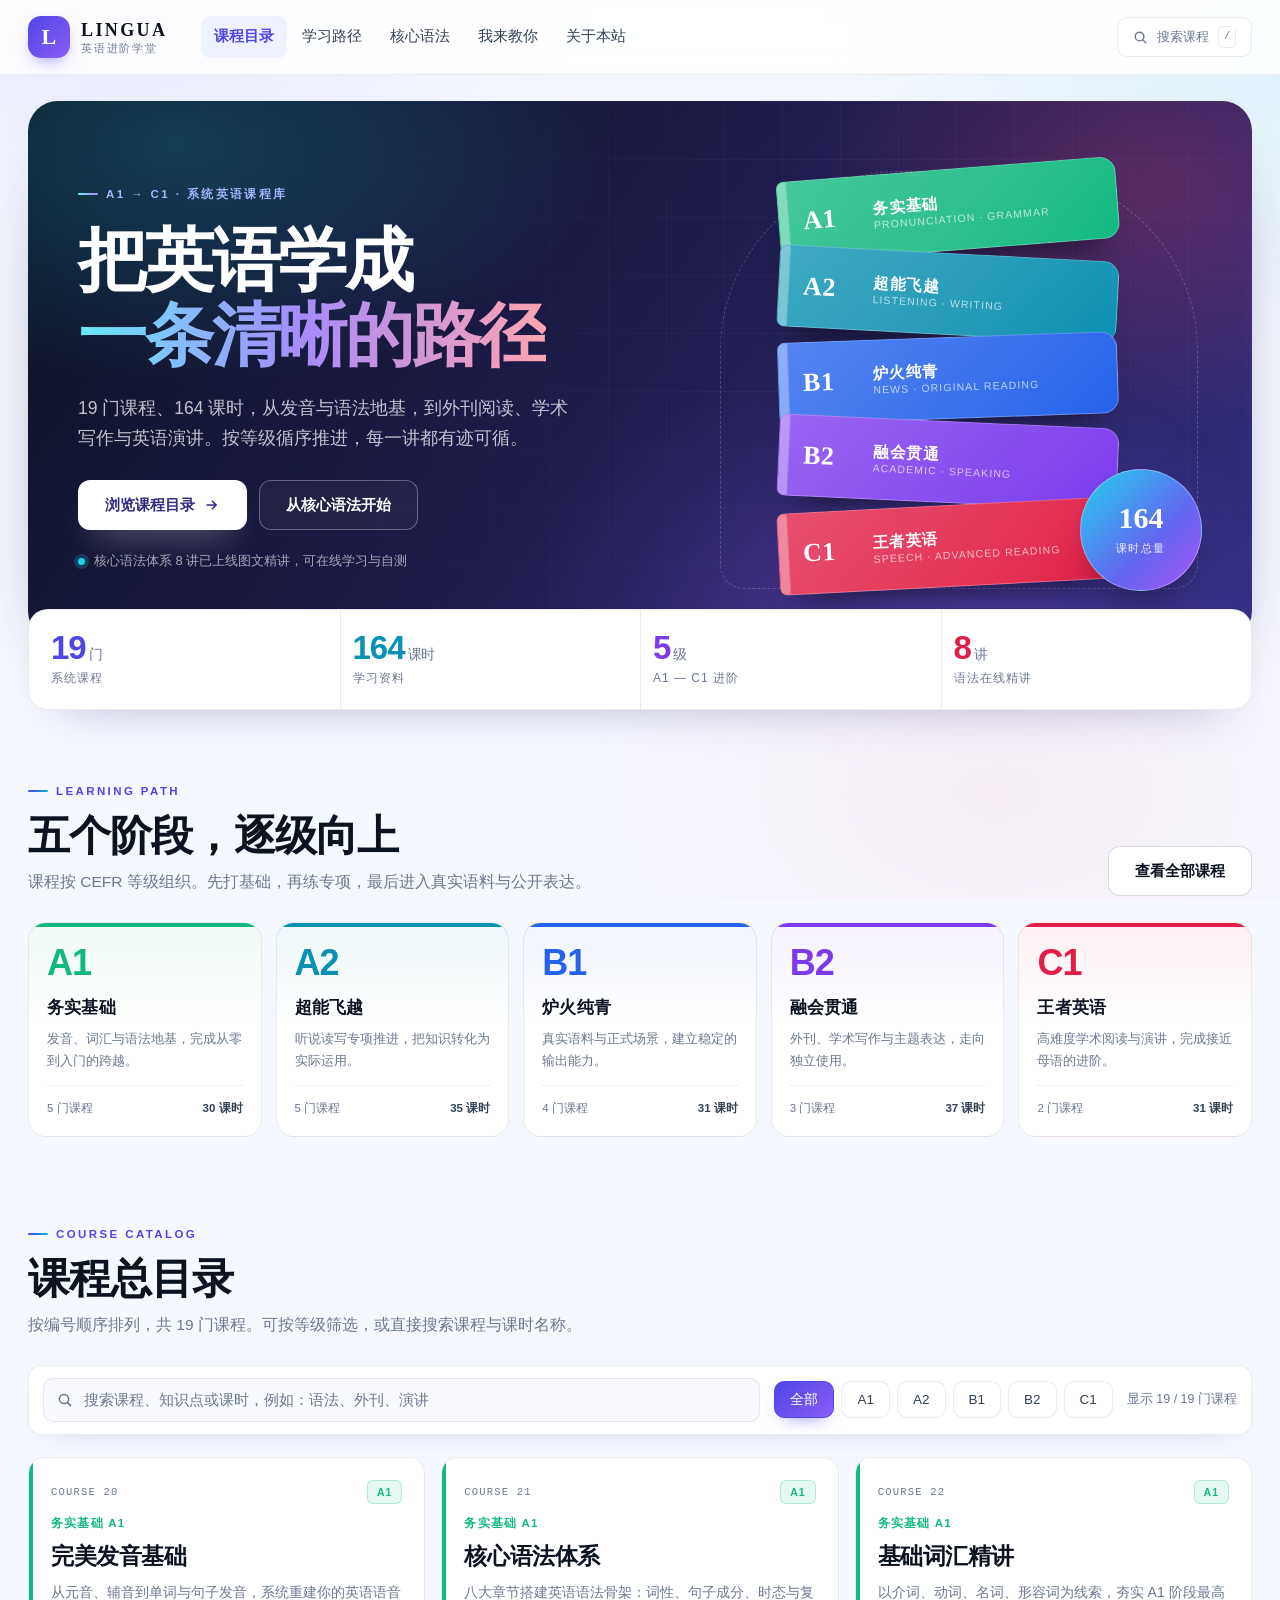
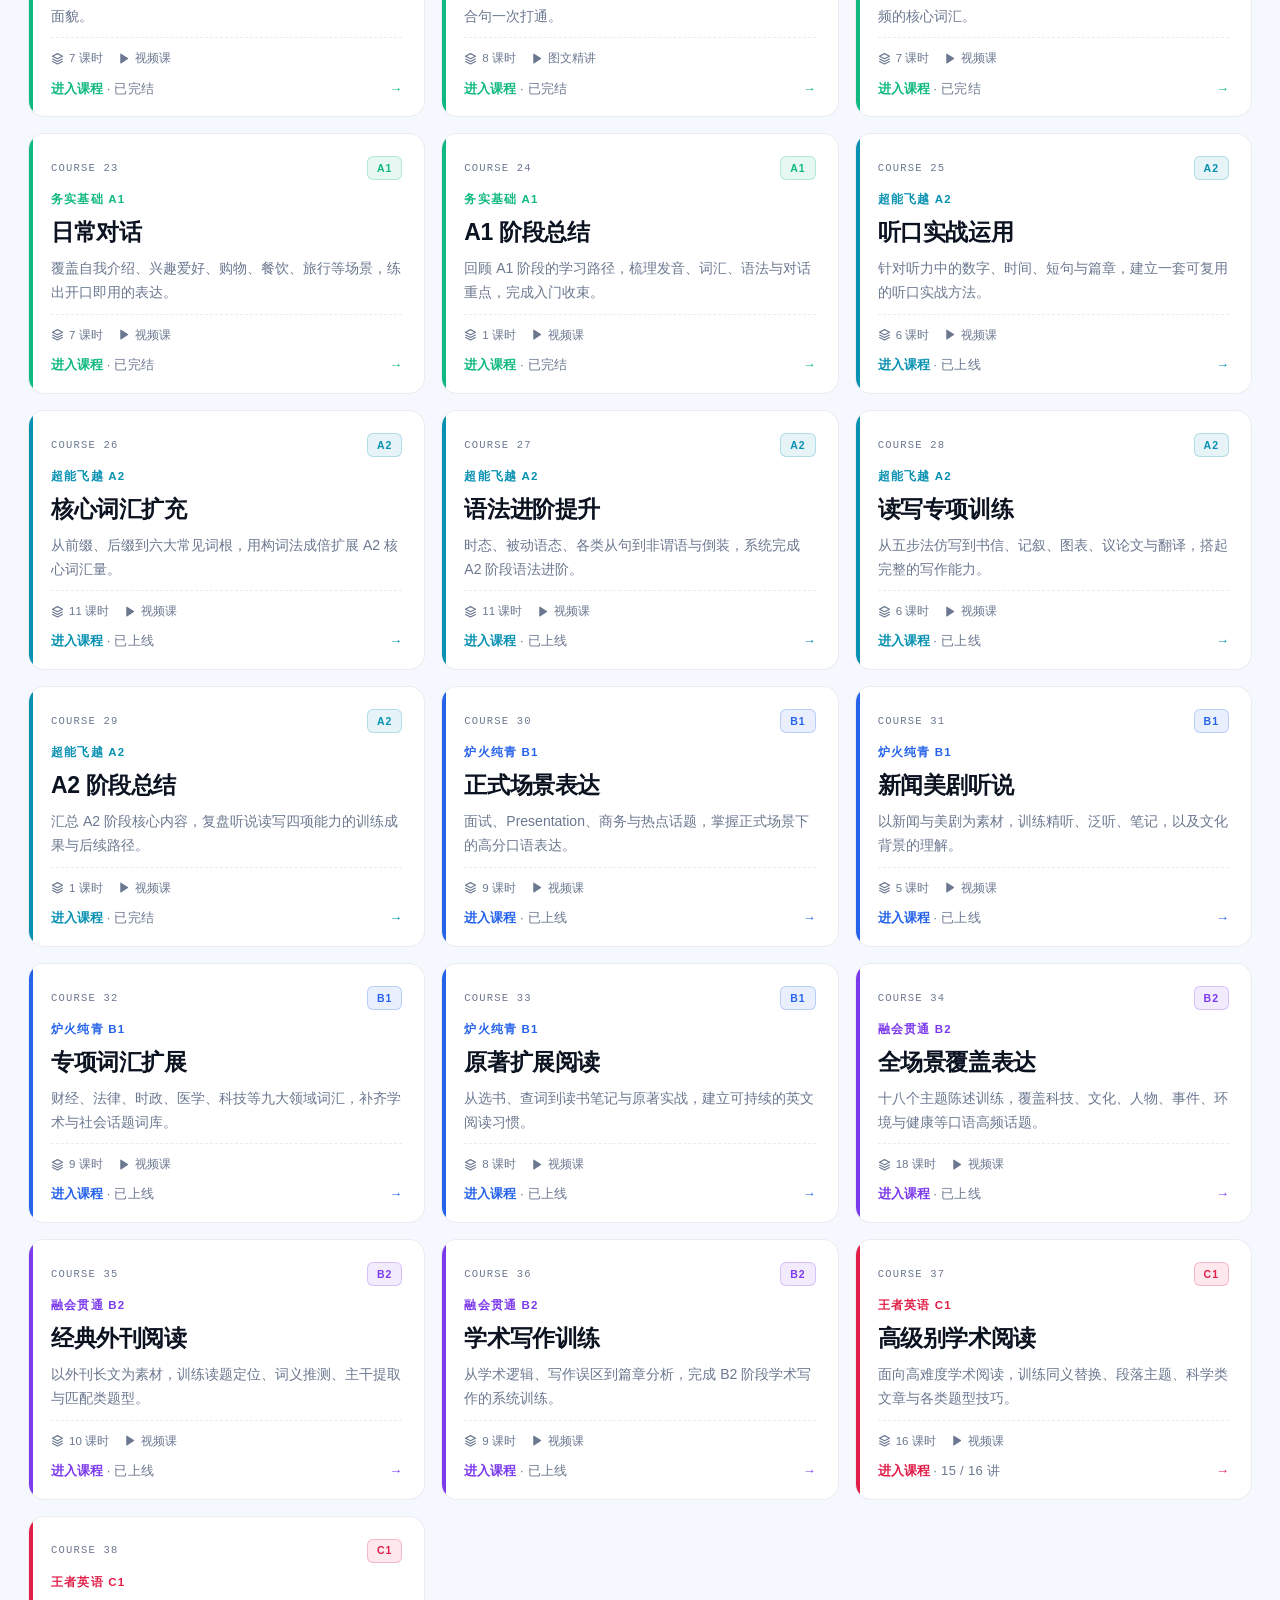
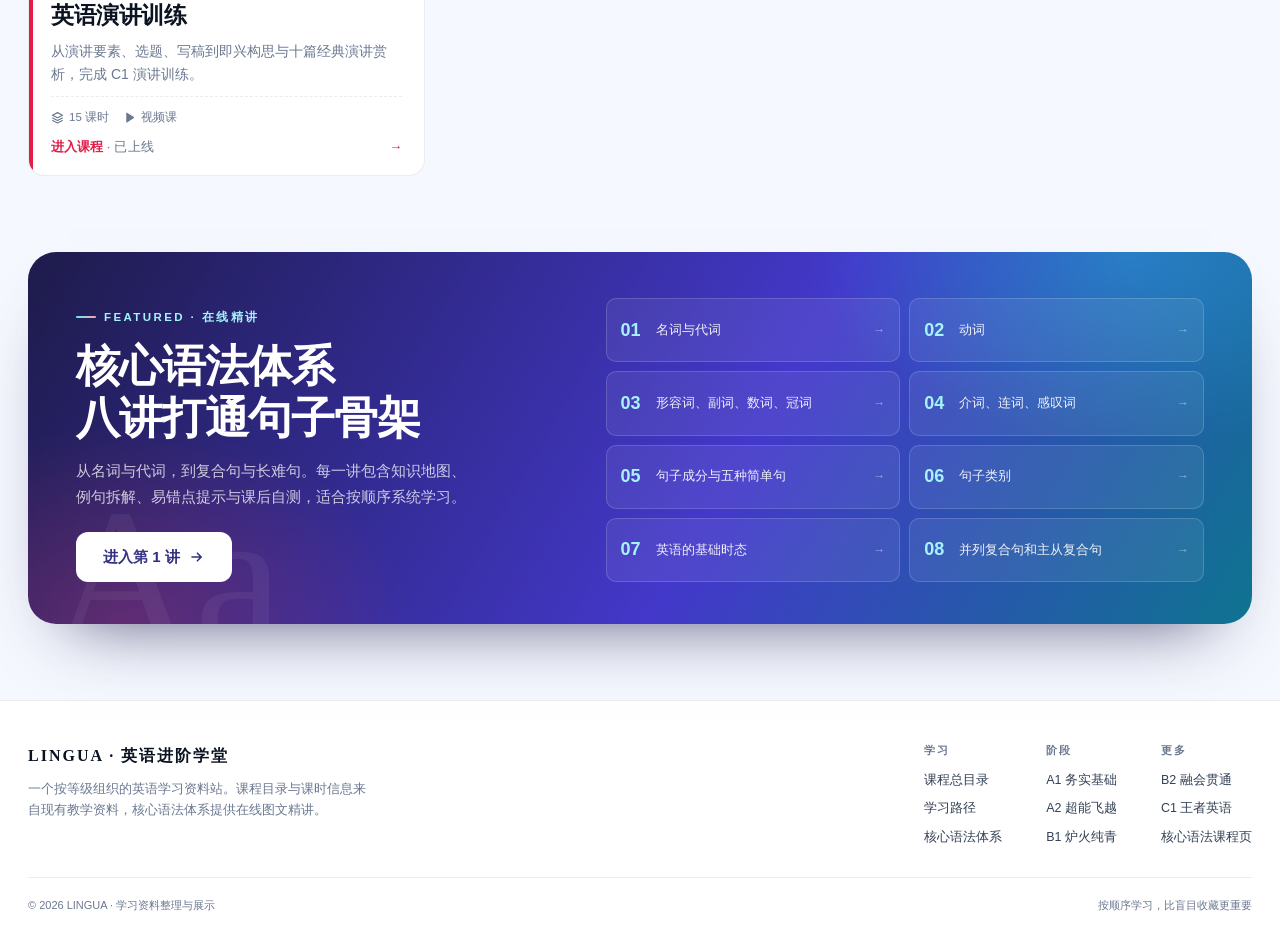
==== commit ccc8fb5a: "feat: 开发句子分析卡片功能 Co-authored-by: traeagent <traeagent@users.noreply.github.com>" ====
--- a/index.html
+++ b/index.html
@@ -7,7 +7,6 @@
   <meta name="description" content="LINGUA 英语进阶学堂：从 A1 到 C1 的 19 门系统课程，164 课时学习资料，含核心语法体系 8 讲在线精讲。">
   <link rel="icon" href="data:image/svg+xml,%3Csvg xmlns='http://www.w3.org/2000/svg' viewBox='0 0 40 40'%3E%3Crect width='40' height='40' rx='12' fill='%231e5a4a'/%3E%3Ctext x='20' y='27' font-family='Georgia' font-size='20' fill='%23f3e7cd' text-anchor='middle'%3EL%3C/text%3E%3C/svg%3E">
   <link rel="stylesheet" href="assets/css/site.css">
-  <script>(function(){try{var t=localStorage.getItem("lingua.theme")||(window.matchMedia&&window.matchMedia("(prefers-color-scheme: dark)").matches?"dark":"light");document.documentElement.setAttribute("data-theme",t);}catch(e){}})();</script>
 </head>
 <body data-page="home">
 
@@ -21,13 +20,10 @@
         <a href="#catalog" class="is-active">课程目录</a>
         <a href="#roadmap">学习路径</a>
         <a href="lesson-01.html">核心语法</a>
+        <a href="teach.html">我来教你</a>
         <a href="#about">关于本站</a>
       </nav>
       <div class="header-actions">
-        <button class="theme-toggle" type="button" aria-label="切换深色/浅色主题" title="切换主题" aria-pressed="false">
-          <svg class="icon-moon" viewBox="0 0 20 20" fill="none" stroke="currentColor" stroke-width="1.5" aria-hidden="true"><path d="M16.5 12.2A6.6 6.6 0 0 1 7.8 3.5a6.6 6.6 0 1 0 8.7 8.7Z" stroke-linejoin="round"/></svg>
-          <svg class="icon-sun" viewBox="0 0 20 20" fill="none" stroke="currentColor" stroke-width="1.5" aria-hidden="true"><circle cx="10" cy="10" r="4"/><path d="M10 2v2M10 16v2M2 10h2M16 10h2M4.2 4.2l1.4 1.4M14.4 14.4l1.4 1.4M15.8 4.2l-1.4 1.4M5.6 14.4l-1.4 1.4" stroke-linecap="round"/></svg>
-        </button>
         <a class="search-jump" href="index.html#catalog" data-search-jump>
           <svg viewBox="0 0 16 16" fill="none" stroke="currentColor" stroke-width="1.5" aria-hidden="true"><circle cx="7" cy="7" r="4.6"/><path d="m10.6 10.6 3 3" stroke-linecap="round"/></svg>
           <span>搜索课程</span><kbd>/</kbd>
--- a/assets/css/site.css
+++ b/assets/css/site.css
@@ -78,7 +78,7 @@
 :root[data-theme="dark"] .stat:nth-child(4) b { color: #fb7185; }
 
 * { box-sizing: border-box; }
-html { scroll-behavior: smooth; }
+html { scroll-behavior: smooth; touch-action: manipulation; }
 
 body {
   margin: 0;
@@ -89,6 +89,7 @@
   line-height: 1.75;
   -webkit-font-smoothing: antialiased;
   text-rendering: optimizeLegibility;
+  touch-action: manipulation;
 }
 
 body::before {
@@ -815,7 +816,7 @@
 }
 .objectives h2 { margin: 0 0 10px; font-size: 11.5px; letter-spacing: 1.8px; text-transform: uppercase; color: var(--primary); font-weight: 800; }
 .objectives ol { margin: 0; padding-left: 0; list-style: none; counter-reset: obj; display: grid; gap: 6px; }
-.objectives li { counter-increment: obj; display: flex; gap: 11px; font-size: 14.5px; color: var(--ink-2); line-height: 1.6; }
+.objectives li { counter-increment: obj; position: relative; padding-left: 33px; font-size: 14.5px; color: var(--ink-2); line-height: 1.6; }
 .objectives li::before {
   content: counter(obj, decimal-leading-zero);
   font-family: var(--mono);
@@ -825,8 +826,9 @@
   border-radius: 50%;
   width: 22px; height: 22px;
   display: grid; place-items: center;
-  flex-shrink: 0;
-  margin-top: 2px;
+  position: absolute;
+  left: 0;
+  top: 2px;
   background: var(--surface);
 }
 
@@ -946,8 +948,8 @@
 }
 .summary-block h2 { margin: 0 0 12px; font-size: 25px; font-weight: 750; }
 .summary-block ul { margin: 0; padding: 0; list-style: none; display: grid; gap: 7px; }
-.summary-block li { display: flex; gap: 9px; font-size: 14.5px; line-height: 1.65; color: rgba(255, 255, 255, 0.86); }
-.summary-block li::before { content: "—"; color: #67e8f9; }
+.summary-block li { position: relative; padding-left: 23px; font-size: 14.5px; line-height: 1.65; color: rgba(255, 255, 255, 0.86); }
+.summary-block li::before { content: "—"; color: #67e8f9; position: absolute; left: 0; }
 .summary-block .en { color: #fff; }
 
 .quiz { margin-top: 30px; }
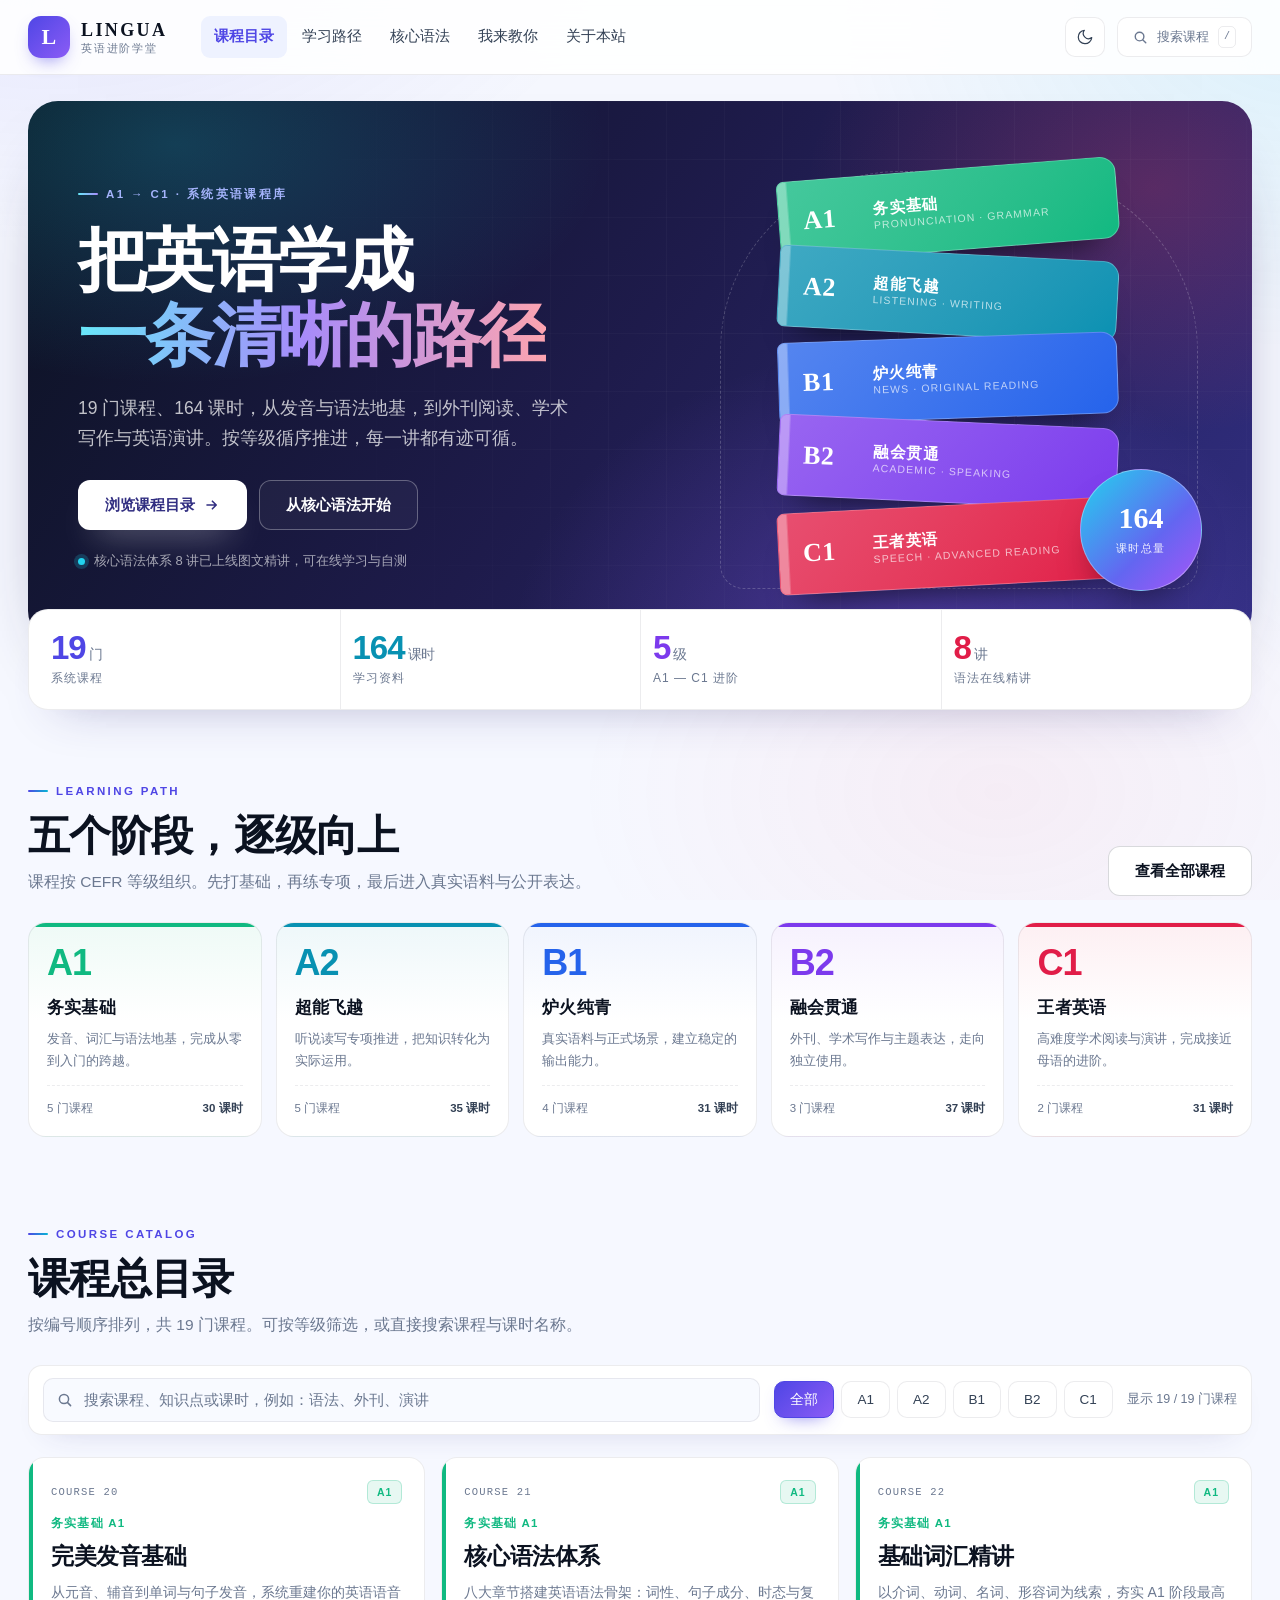
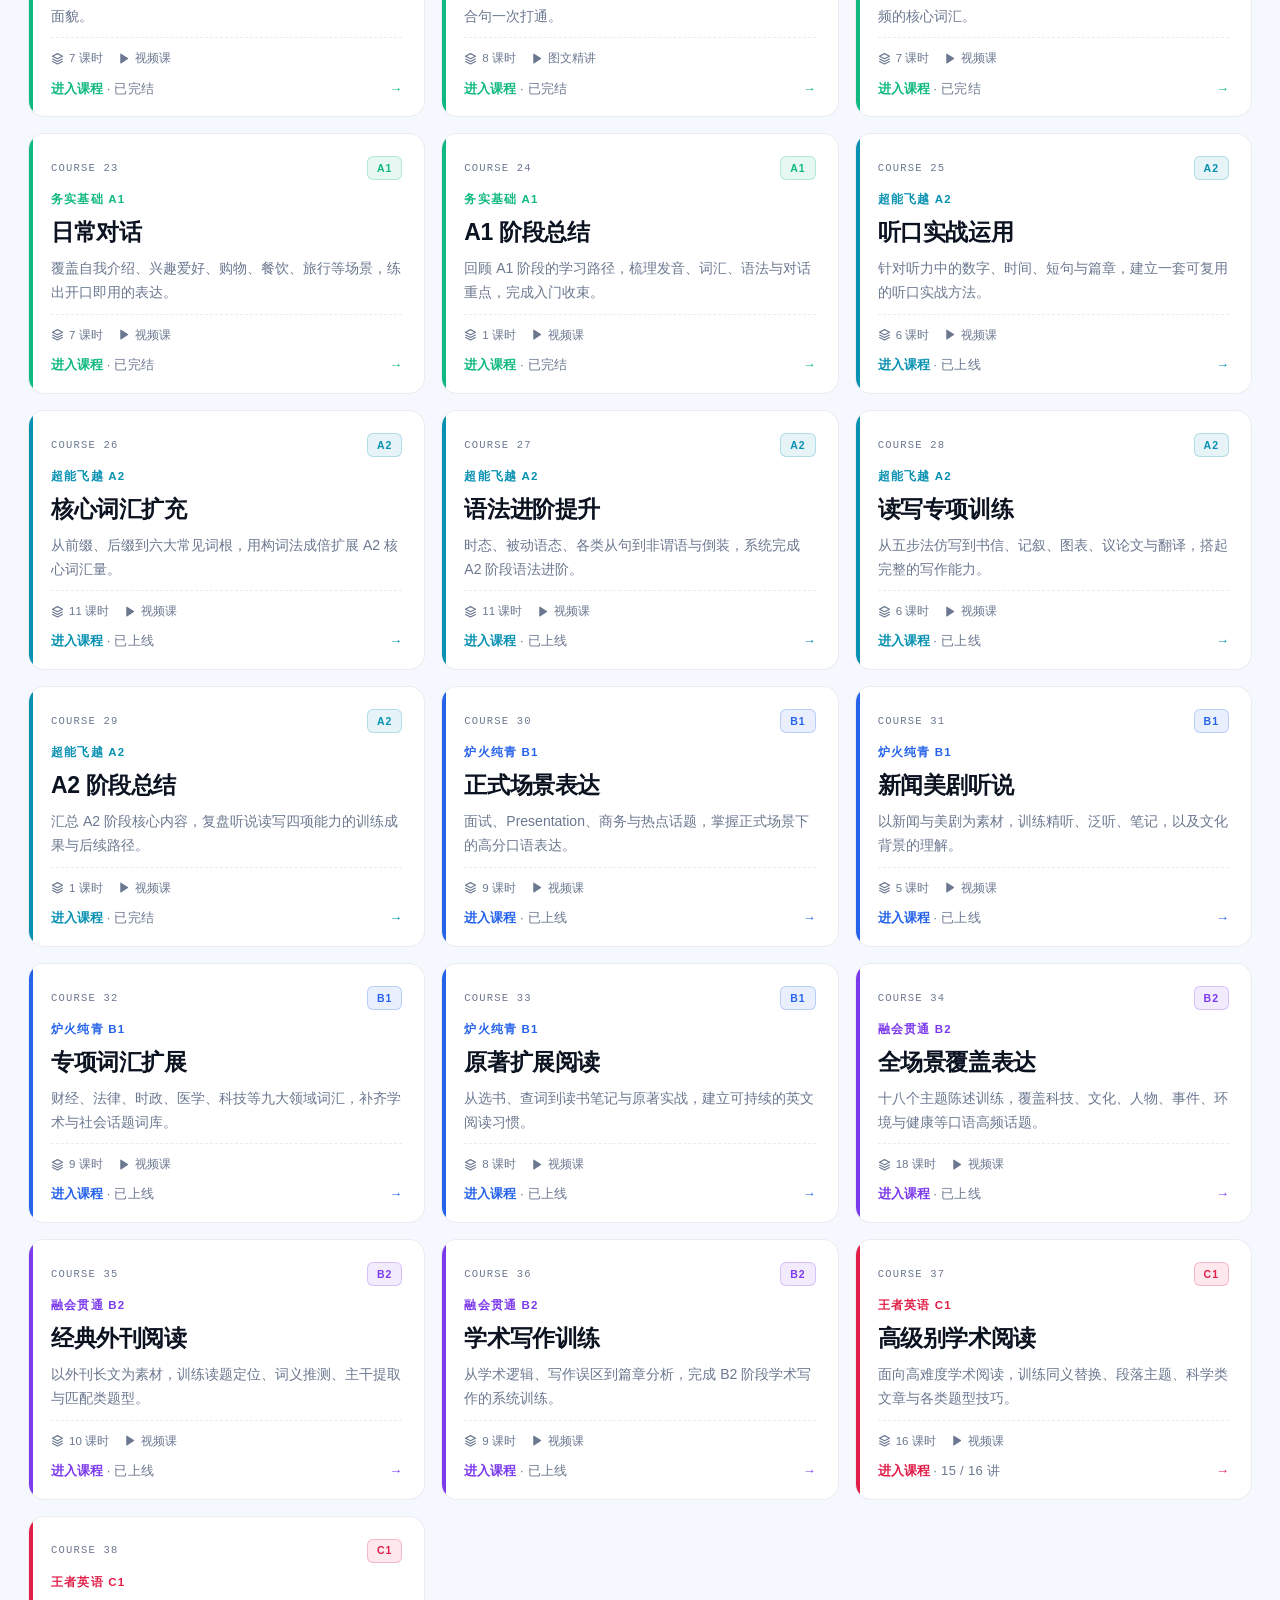
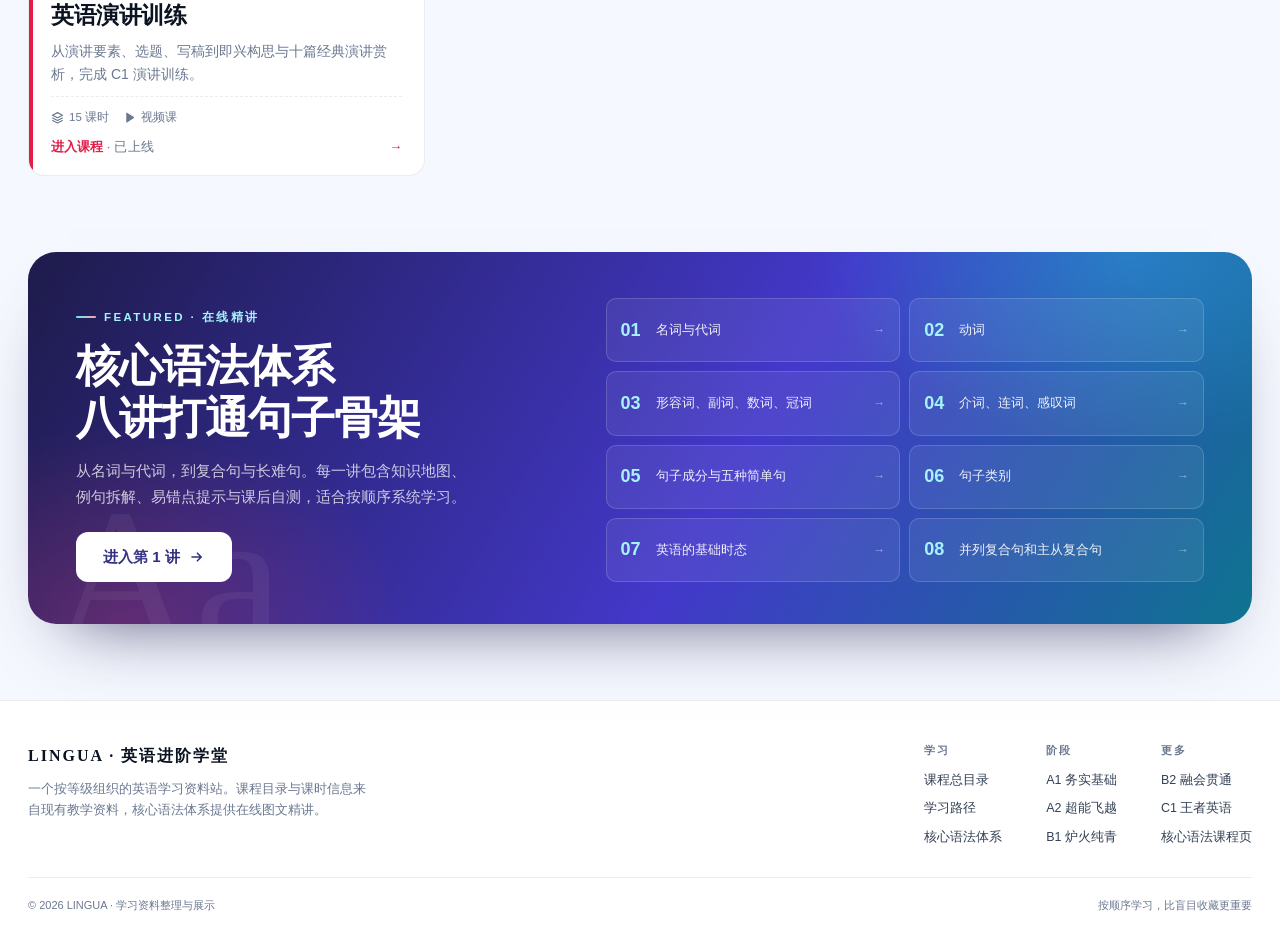
==== commit 77b7e459: "feat: 恢复全局暗黑模式并优化体验 Co-authored-by: traeagent <traeagent@users.noreply.github.com>" ====
--- a/index.html
+++ b/index.html
@@ -3,6 +3,15 @@
 <head>
   <meta charset="UTF-8">
   <meta name="viewport" content="width=device-width, initial-scale=1">
+  <script>
+    (function () {
+      try {
+        var saved = localStorage.getItem("lingua.theme");
+        var dark = saved ? saved === "dark" : window.matchMedia("(prefers-color-scheme: dark)").matches;
+        document.documentElement.setAttribute("data-theme", dark ? "dark" : "light");
+      } catch (e) { /* 忽略隐私模式限制 */ }
+    })();
+  </script>
   <title>LINGUA · 英语进阶学堂 | A1–C1 系统英语课程</title>
   <meta name="description" content="LINGUA 英语进阶学堂：从 A1 到 C1 的 19 门系统课程，164 课时学习资料，含核心语法体系 8 讲在线精讲。">
   <link rel="icon" href="data:image/svg+xml,%3Csvg xmlns='http://www.w3.org/2000/svg' viewBox='0 0 40 40'%3E%3Crect width='40' height='40' rx='12' fill='%231e5a4a'/%3E%3Ctext x='20' y='27' font-family='Georgia' font-size='20' fill='%23f3e7cd' text-anchor='middle'%3EL%3C/text%3E%3C/svg%3E">
@@ -24,6 +33,10 @@
         <a href="#about">关于本站</a>
       </nav>
       <div class="header-actions">
+        <button class="theme-toggle" type="button" data-theme-toggle aria-label="切换到深色模式" aria-pressed="false" title="切换到深色模式">
+          <svg class="icon-moon" viewBox="0 0 24 24" fill="none" stroke="currentColor" stroke-width="1.6" aria-hidden="true"><path d="M21 12.8A9 9 0 1 1 11.2 3a7 7 0 0 0 9.8 9.8Z" stroke-linecap="round" stroke-linejoin="round"/></svg>
+          <svg class="icon-sun" viewBox="0 0 24 24" fill="none" stroke="currentColor" stroke-width="1.6" aria-hidden="true"><circle cx="12" cy="12" r="4.2"/><path d="M12 2.4v2.2M12 19.4v2.2M2.4 12h2.2M19.4 12h2.2M5.2 5.2l1.6 1.6M17.2 17.2l1.6 1.6M18.8 5.2l-1.6 1.6M6.8 17.2l-1.6 1.6" stroke-linecap="round"/></svg>
+        </button>
         <a class="search-jump" href="index.html#catalog" data-search-jump>
           <svg viewBox="0 0 16 16" fill="none" stroke="currentColor" stroke-width="1.5" aria-hidden="true"><circle cx="7" cy="7" r="4.6"/><path d="m10.6 10.6 3 3" stroke-linecap="round"/></svg>
           <span>搜索课程</span><kbd>/</kbd>
--- a/assets/css/site.css
+++ b/assets/css/site.css
@@ -7,6 +7,10 @@
   --bg: #f6f8ff;
   --surface: #ffffff;
   --surface-2: #eef2ff;
+  --field: #f8faff;
+  --track: #e2e8f0;
+  --pending: #cbd5e1;
+  --header-bg: rgba(255, 255, 255, 0.88);
   --ink: #0b1220;
   --ink-2: #334155;
   --muted: #6b7890;
@@ -16,12 +20,6 @@
   --primary: #4f46e5;
   --primary-deep: #312e81;
   --primary-soft: #eef2ff;
-  --surface-tint: #f8faff;
-  --accent: #4f46e5;
-  --accent-ink: #312e81;
-  --header-bg: rgba(255, 255, 255, 0.88);
-  --bar-track: #e2e8f0;
-  --btn-on-dark: #ffffff;
   --cyan: #06b6d4;
   --rose: #f43f5e;
   --violet: #8b5cf6;
@@ -39,46 +37,8 @@
   --header-h: 74px;
 }
 
-:root[data-theme="dark"] {
-  --bg: #0a0f1e;
-  --surface: #141b2d;
-  --surface-2: #1b2340;
-  --surface-tint: #101728;
-  --ink: #e8ecf8;
-  --ink-2: #bcc6dc;
-  --muted: #8a94ab;
-  --line: rgba(255, 255, 255, 0.10);
-  --line-strong: rgba(255, 255, 255, 0.20);
-
-  --primary: #818cf8;
-  --primary-soft: rgba(129, 140, 248, 0.15);
-  --accent: #a5b4fc;
-  --accent-ink: #c7d2fe;
-
-  --header-bg: rgba(13, 18, 33, 0.85);
-  --bar-track: rgba(255, 255, 255, 0.10);
-  --shadow: 0 24px 50px -28px rgba(0, 0, 0, 0.72);
-  --shadow-soft: 0 14px 32px -22px rgba(0, 0, 0, 0.6);
-}
-
-:root[data-theme="dark"] ::selection { background: rgba(129, 140, 248, 0.3); }
-:root[data-theme="dark"] .objectives { background: linear-gradient(135deg, rgba(129, 140, 248, 0.14), rgba(6, 182, 212, 0.1)); }
-:root[data-theme="dark"] .callout.idea { background: rgba(129, 140, 248, 0.13); }
-:root[data-theme="dark"] .callout.tip { background: rgba(6, 182, 212, 0.12); }
-:root[data-theme="dark"] .callout.warn { background: rgba(244, 63, 94, 0.13); }
-:root[data-theme="dark"] .callout.tip b.t { color: #22d3ee; }
-:root[data-theme="dark"] .callout.warn b.t { color: #fb7185; }
-:root[data-theme="dark"] th { background: rgba(129, 140, 248, 0.1); }
-:root[data-theme="dark"] tbody tr:hover td { background: rgba(255, 255, 255, 0.045); }
-:root[data-theme="dark"] .quiz-opt.is-correct { color: #34d399; }
-:root[data-theme="dark"] .quiz-opt.is-wrong { color: #fb7185; }
-:root[data-theme="dark"] .stat:nth-child(1) b { color: #818cf8; }
-:root[data-theme="dark"] .stat:nth-child(2) b { color: #22d3ee; }
-:root[data-theme="dark"] .stat:nth-child(3) b { color: #a78bfa; }
-:root[data-theme="dark"] .stat:nth-child(4) b { color: #fb7185; }
-
 * { box-sizing: border-box; }
-html { scroll-behavior: smooth; touch-action: manipulation; }
+html { scroll-behavior: smooth; }
 
 body {
   margin: 0;
@@ -89,7 +49,6 @@
   line-height: 1.75;
   -webkit-font-smoothing: antialiased;
   text-rendering: optimizeLegibility;
-  touch-action: manipulation;
 }
 
 body::before {
@@ -107,7 +66,7 @@
 a { color: inherit; text-decoration: none; }
 img { max-width: 100%; display: block; }
 button { font-family: inherit; }
-::selection { background: rgba(79, 70, 229, 0.18); color: var(--accent-ink); }
+::selection { background: rgba(79, 70, 229, 0.18); color: var(--primary-deep); }
 
 .container {
   width: 100%;
@@ -173,7 +132,7 @@
   color: var(--ink-2);
   transition: background 0.2s, color 0.2s;
 }
-.main-nav a:hover { background: var(--primary-soft); color: var(--accent-ink); }
+.main-nav a:hover { background: var(--primary-soft); color: var(--primary-deep); }
 .main-nav a.is-active { color: var(--primary); font-weight: 600; background: var(--primary-soft); }
 
 .header-actions { margin-left: auto; display: flex; align-items: center; gap: 12px; }
@@ -214,23 +173,27 @@
   cursor: pointer;
 }
 
+/* 全局明暗切换按钮 */
 .theme-toggle {
+  display: grid;
+  place-items: center;
   width: 40px;
   height: 40px;
+  flex-shrink: 0;
   border-radius: 10px;
   border: 1px solid var(--line);
   background: var(--surface);
   color: var(--ink-2);
   cursor: pointer;
-  display: grid;
-  place-items: center;
-  transition: color 0.2s, border-color 0.2s, background 0.2s;
-}
-.theme-toggle:hover { color: var(--primary); border-color: rgba(79, 70, 229, 0.35); }
+  transition: border-color 0.2s, color 0.2s, box-shadow 0.2s, background 0.2s;
+}
+.theme-toggle:hover { border-color: rgba(79, 70, 229, 0.35); color: var(--primary); box-shadow: 0 0 0 3px rgba(79, 70, 229, 0.06); }
+.theme-toggle:focus-visible { outline: 2px solid var(--primary); outline-offset: 2px; }
 .theme-toggle svg { width: 18px; height: 18px; }
 .theme-toggle .icon-sun { display: none; }
-:root[data-theme="dark"] .theme-toggle .icon-moon { display: none; }
-:root[data-theme="dark"] .theme-toggle .icon-sun { display: block; }
+html[data-theme="dark"] .theme-toggle .icon-moon { display: none; }
+html[data-theme="dark"] .theme-toggle .icon-sun { display: block; }
+html[data-theme="dark"] .theme-toggle:hover { border-color: rgba(139, 156, 255, 0.5); box-shadow: 0 0 0 3px rgba(139, 156, 255, 0.1); }
 
 /* ---------- 通用标题 ---------- */
 .eyebrow {
@@ -338,7 +301,7 @@
 }
 .hero-lede { margin: 20px 0 0; max-width: 500px; color: rgba(255, 255, 255, 0.74); font-size: 17.5px; line-height: 1.75; }
 .hero-actions { display: flex; flex-wrap: wrap; gap: 12px; margin-top: 26px; }
-.hero .btn-primary { background: var(--btn-on-dark); color: var(--primary-deep); box-shadow: 0 18px 34px -18px rgba(255, 255, 255, 0.55); }
+.hero .btn-primary { background: #fff; color: var(--primary-deep); box-shadow: 0 18px 34px -18px rgba(255, 255, 255, 0.55); }
 .hero .btn-primary:hover { background: #eef2ff; }
 .hero .btn-ghost { background: rgba(255, 255, 255, 0.04); border-color: rgba(255, 255, 255, 0.3); color: #fff; }
 .hero .btn-ghost:hover { background: rgba(255, 255, 255, 0.1); border-color: rgba(255, 255, 255, 0.55); color: #fff; }
@@ -508,7 +471,7 @@
   padding: 0 16px 0 40px;
   border: 1px solid var(--line);
   border-radius: 10px;
-  background: var(--surface-tint);
+  background: var(--field);
   color: var(--ink);
   font-size: 14.5px;
   font-family: inherit;
@@ -629,7 +592,7 @@
 .spotlight .eyebrow::before { background: linear-gradient(90deg, #67e8f9, #fda4af); }
 .spotlight h2 { font-size: clamp(32px, 3.8vw, 44px); line-height: 1.18; margin: 12px 0 0; font-weight: 800; letter-spacing: -1px; position: relative; }
 .spotlight p { color: rgba(255, 255, 255, 0.76); font-size: 15px; line-height: 1.75; margin: 14px 0 0; max-width: 400px; }
-.spotlight .btn { margin-top: 22px; background: var(--btn-on-dark); color: var(--primary-deep); }
+.spotlight .btn { margin-top: 22px; background: #fff; color: var(--primary-deep); }
 .spotlight .btn:hover { background: #eef2ff; }
 .chapter-grid { display: grid; grid-template-columns: 1fr 1fr; gap: 9px; position: relative; z-index: 1; }
 .chapter-item {
@@ -720,7 +683,7 @@
 .lesson-row .fmt { font-family: var(--mono); font-size: 10px; color: var(--muted); border: 1px solid var(--line); border-radius: 5px; padding: 2px 5px; }
 .lesson-row .enter { font-size: 12px; color: var(--primary); white-space: nowrap; display: flex; align-items: center; gap: 5px; font-weight: 600; }
 .lesson-row.is-pending { opacity: 0.55; }
-.lesson-row.is-pending .icon { background: #cbd5e1; box-shadow: none; }
+.lesson-row.is-pending .icon { background: var(--pending); box-shadow: none; }
 
 .course-side { position: sticky; top: calc(var(--header-h) + 20px); display: grid; gap: 14px; }
 .side-card { border: 1px solid var(--line); border-radius: var(--radius); background: var(--surface); padding: 22px; box-shadow: var(--shadow-soft); }
@@ -768,13 +731,13 @@
   transition: background 0.18s, color 0.18s;
 }
 .chapter-nav a .n { font-family: var(--mono); font-size: 10px; color: var(--muted); padding-top: 2px; }
-.chapter-nav a:hover { background: var(--primary-soft); color: var(--accent-ink); }
+.chapter-nav a:hover { background: var(--primary-soft); color: var(--primary-deep); }
 .chapter-nav a.is-active { background: linear-gradient(135deg, var(--primary), var(--violet)); color: #fff; box-shadow: 0 10px 20px -12px rgba(79, 70, 229, 0.8); }
 .chapter-nav a.is-active .n { color: rgba(255, 255, 255, 0.65); }
 .chapter-nav a.is-done .n::after { content: "·"; color: var(--emerald); }
 .sidebar-progress { margin-top: 16px; padding: 13px 14px; border: 1px solid var(--line); border-radius: 10px; background: var(--surface); }
 .sidebar-progress .sp-top { display: flex; justify-content: space-between; font-size: 10px; letter-spacing: 0.7px; color: var(--muted); }
-.sidebar-progress .sp-bar { height: 4px; border-radius: 2px; background: var(--bar-track); margin-top: 8px; overflow: hidden; }
+.sidebar-progress .sp-bar { height: 4px; border-radius: 2px; background: var(--track); margin-top: 8px; overflow: hidden; }
 .sidebar-progress .sp-bar i { display: block; height: 100%; width: 0; background: linear-gradient(90deg, var(--cyan), var(--primary)); border-radius: 2px; transition: width 0.4s; }
 .sidebar-back { display: inline-flex; align-items: center; gap: 6px; margin-top: 14px; font-size: 11.5px; color: var(--muted); }
 .sidebar-back:hover { color: var(--primary); }
@@ -816,7 +779,7 @@
 }
 .objectives h2 { margin: 0 0 10px; font-size: 11.5px; letter-spacing: 1.8px; text-transform: uppercase; color: var(--primary); font-weight: 800; }
 .objectives ol { margin: 0; padding-left: 0; list-style: none; counter-reset: obj; display: grid; gap: 6px; }
-.objectives li { counter-increment: obj; position: relative; padding-left: 33px; font-size: 14.5px; color: var(--ink-2); line-height: 1.6; }
+.objectives li { counter-increment: obj; display: flex; gap: 11px; font-size: 14.5px; color: var(--ink-2); line-height: 1.6; }
 .objectives li::before {
   content: counter(obj, decimal-leading-zero);
   font-family: var(--mono);
@@ -826,9 +789,8 @@
   border-radius: 50%;
   width: 22px; height: 22px;
   display: grid; place-items: center;
-  position: absolute;
-  left: 0;
-  top: 2px;
+  flex-shrink: 0;
+  margin-top: 2px;
   background: var(--surface);
 }
 
@@ -864,7 +826,7 @@
   font-family: var(--serif);
   font-style: italic;
   font-size: 17.5px;
-  color: var(--accent-ink);
+  color: var(--primary-deep);
   letter-spacing: 0.1px;
 }
 .en b, .block .en b { font-style: normal; font-weight: 700; color: #e11d48; }
@@ -900,7 +862,7 @@
 
 .table-wrap { margin: 14px 0; max-width: 100%; overflow-x: auto; border: 1px solid var(--line); border-radius: 11px; background: var(--surface); }
 table { width: 100%; border-collapse: collapse; font-size: 14px; min-width: 520px; }
-th { text-align: left; font-weight: 700; color: var(--accent-ink); background: rgba(79, 70, 229, 0.055); padding: 10px 13px; border-bottom: 1px solid var(--line); font-size: 12px; letter-spacing: 0.4px; white-space: nowrap; }
+th { text-align: left; font-weight: 700; color: var(--primary-deep); background: rgba(79, 70, 229, 0.055); padding: 10px 13px; border-bottom: 1px solid var(--line); font-size: 12px; letter-spacing: 0.4px; white-space: nowrap; }
 td { padding: 9px 13px; border-bottom: 1px solid var(--line); vertical-align: top; line-height: 1.6; color: var(--ink-2); }
 tr:last-child td { border-bottom: none; }
 tbody tr:hover td { background: rgba(238, 242, 255, 0.55); }
@@ -915,10 +877,10 @@
 .mini-card .en { font-size: 15px; }
 
 .chip-row { display: flex; flex-wrap: wrap; gap: 6px; margin: 10px 0 13px; }
-.chip-row span { font-size: 12.5px; padding: 4px 10px; border-radius: 999px; background: var(--primary-soft); border: 1px solid rgba(79, 70, 229, 0.14); color: var(--accent-ink); }
+.chip-row span { font-size: 12.5px; padding: 4px 10px; border-radius: 999px; background: var(--primary-soft); border: 1px solid rgba(79, 70, 229, 0.14); color: var(--primary-deep); }
 
 .word-list { display: flex; flex-wrap: wrap; gap: 5px 13px; margin: 8px 0 12px; }
-.word-list code, .word-list .w { font-family: var(--serif); font-size: 16px; font-style: italic; color: var(--accent-ink); }
+.word-list code, .word-list .w { font-family: var(--serif); font-size: 16px; font-style: italic; color: var(--primary-deep); }
 
 .steps { counter-reset: step; display: grid; gap: 8px; margin: 13px 0; }
 .step-item { counter-increment: step; display: flex; gap: 12px; padding: 12px 14px; border: 1px solid var(--line); border-radius: 10px; background: var(--surface); }
@@ -948,8 +910,8 @@
 }
 .summary-block h2 { margin: 0 0 12px; font-size: 25px; font-weight: 750; }
 .summary-block ul { margin: 0; padding: 0; list-style: none; display: grid; gap: 7px; }
-.summary-block li { position: relative; padding-left: 23px; font-size: 14.5px; line-height: 1.65; color: rgba(255, 255, 255, 0.86); }
-.summary-block li::before { content: "—"; color: #67e8f9; position: absolute; left: 0; }
+.summary-block li { display: flex; gap: 9px; font-size: 14.5px; line-height: 1.65; color: rgba(255, 255, 255, 0.86); }
+.summary-block li::before { content: "—"; color: #67e8f9; }
 .summary-block .en { color: #fff; }
 
 .quiz { margin-top: 30px; }
@@ -966,7 +928,7 @@
   padding: 9px 13px;
   border: 1px solid var(--line);
   border-radius: 8px;
-  background: var(--surface-tint);
+  background: var(--field);
   color: var(--ink-2);
   font-size: 14px;
   cursor: pointer;
@@ -980,7 +942,7 @@
 .quiz-opt:disabled { cursor: default; }
 .quiz-explain { margin-top: 9px; padding-top: 9px; border-top: 1px dashed var(--line); font-size: 13.5px; color: var(--muted); line-height: 1.7; display: none; }
 .quiz-explain.show { display: block; }
-.quiz-score { margin-top: 12px; padding: 14px 18px; border-radius: 11px; background: var(--primary-soft); font-size: 14px; color: var(--accent-ink); display: none; }
+.quiz-score { margin-top: 12px; padding: 14px 18px; border-radius: 11px; background: var(--primary-soft); font-size: 14px; color: var(--primary-deep); display: none; }
 .quiz-score.show { display: block; }
 
 .lesson-pager { display: grid; grid-template-columns: 1fr 1fr; gap: 12px; margin-top: 36px; }
@@ -1001,6 +963,97 @@
 .lesson-toc a.lv3 { padding-left: 20px; font-size: 11.5px; }
 .lesson-toc a.is-current { color: var(--primary); border-left-color: var(--primary); font-weight: 700; }
 .toc-progress { margin-top: 16px; padding-top: 13px; border-top: 1px solid var(--line); font-size: 11px; color: var(--muted); line-height: 1.65; }
+
+/* ==========================================================================
+   全局深色主题（html[data-theme="dark"]）
+   变量统一切换，保证正文、标题、辅助文字与底色对比度充足
+   ========================================================================== */
+html[data-theme="dark"] {
+  color-scheme: dark;
+  --bg: #070a12;
+  --surface: #10141e;
+  --surface-2: #161c28;
+  --field: #151b27;
+  --track: #263042;
+  --pending: #334155;
+  --header-bg: rgba(7, 10, 18, 0.86);
+  --ink: #edf1fb;
+  --ink-2: #c6d0e2;
+  --muted: #97a3b8;
+  --line: rgba(255, 255, 255, 0.09);
+  --line-strong: rgba(255, 255, 255, 0.2);
+  --primary: #8b9cff;
+  --primary-deep: #dbe2ff;
+  --primary-soft: rgba(109, 120, 255, 0.16);
+  --violet: #a78bfa;
+  --cyan: #22d3ee;
+  --role-predicative: #22d3ee;
+  --chunk-base: #131a26;
+  --chunk-ink: #eaf0ff;
+  --shadow: 0 24px 50px -28px rgba(0, 0, 0, 0.8);
+  --shadow-soft: 0 14px 32px -22px rgba(0, 0, 0, 0.7);
+}
+
+html[data-theme="dark"] body::before {
+  background:
+    radial-gradient(900px 480px at 4% -6%, rgba(79, 70, 229, 0.16), transparent 62%),
+    radial-gradient(760px 520px at 102% 2%, rgba(6, 182, 212, 0.12), transparent 64%),
+    radial-gradient(640px 420px at 78% 88%, rgba(244, 63, 94, 0.08), transparent 66%);
+}
+html[data-theme="dark"] ::selection { background: rgba(139, 156, 255, 0.3); color: #fff; }
+
+/* 深色下保持品牌渐变的对比度 */
+html[data-theme="dark"] .btn-primary,
+html[data-theme="dark"] .chip.is-active,
+html[data-theme="dark"] .chapter-nav a.is-active,
+html[data-theme="dark"] .part-tag,
+html[data-theme="dark"] .logo-mark,
+html[data-theme="dark"] .lesson-row .icon,
+html[data-theme="dark"] .empty-art,
+html[data-theme="dark"] .pattern-badge {
+  background: linear-gradient(135deg, #4338ca, #6d28d9);
+  color: #fff;
+}
+
+/* 深色面板（Hero / 精讲区）内的浅色按钮 */
+html[data-theme="dark"] .hero .btn-primary,
+html[data-theme="dark"] .spotlight .btn { background: #fff; color: #1e1b4b; }
+html[data-theme="dark"] .hero .btn-primary:hover,
+html[data-theme="dark"] .spotlight .btn:hover { background: #eef2ff; }
+
+html[data-theme="dark"] .search-jump:hover,
+html[data-theme="dark"] .theme-toggle:hover { border-color: rgba(139, 156, 255, 0.45); }
+html[data-theme="dark"] .search-jump kbd { border-color: var(--line-strong); color: var(--muted); }
+
+/* 等级色在深色底上适当提亮，避免深蓝/深红看不清 */
+html[data-theme="dark"] .stat:nth-child(1) b { color: #818cf8; }
+html[data-theme="dark"] .stat:nth-child(2) b { color: #22d3ee; }
+html[data-theme="dark"] .stat:nth-child(3) b { color: #a78bfa; }
+html[data-theme="dark"] .stat:nth-child(4) b { color: #fb7185; }
+html[data-theme="dark"] .level-card .lv,
+html[data-theme="dark"] .course-series,
+html[data-theme="dark"] .course-link,
+html[data-theme="dark"] .badge,
+html[data-theme="dark"] .course-hero .course-series-line { color: color-mix(in srgb, var(--lv, var(--primary)) 62%, #fff); }
+html[data-theme="dark"] .course-link .status { color: var(--muted); }
+
+/* 浅色半透明块改为深色半透明，避免出现“亮块” */
+html[data-theme="dark"] .objectives {
+  border-color: rgba(139, 156, 255, 0.22);
+  background: linear-gradient(135deg, rgba(79, 70, 229, 0.16), rgba(6, 182, 212, 0.1));
+}
+html[data-theme="dark"] .example { background: rgba(167, 139, 250, 0.1); }
+html[data-theme="dark"] .callout.idea { border-color: rgba(139, 156, 255, 0.28); background: rgba(109, 120, 255, 0.14); }
+html[data-theme="dark"] .callout.tip { border-color: rgba(34, 211, 238, 0.3); background: rgba(6, 182, 212, 0.12); }
+html[data-theme="dark"] .callout.tip b.t { color: #67e8f9; }
+html[data-theme="dark"] .callout.warn { border-color: rgba(251, 113, 133, 0.3); background: rgba(244, 63, 94, 0.12); }
+html[data-theme="dark"] .callout.warn b.t { color: #fda4af; }
+html[data-theme="dark"] .en b,
+html[data-theme="dark"] .block .en b { color: #fb7185; }
+html[data-theme="dark"] tbody tr:hover td { background: rgba(139, 156, 255, 0.08); }
+html[data-theme="dark"] .quiz-opt.is-correct { color: #34d399; border-color: #34d399; background: rgba(16, 185, 129, 0.14); }
+html[data-theme="dark"] .quiz-opt.is-wrong { color: #fb7185; border-color: #fb7185; background: rgba(244, 63, 94, 0.13); }
+html[data-theme="dark"] .sidebar-progress .sp-bar i { background: linear-gradient(90deg, #22d3ee, #8b9cff); }
 
 /* ==========================================================================
    响应式
@@ -1096,6 +1149,13 @@
 
 @media print {
   .site-header, .lesson-sidebar, .lesson-toc, .lesson-pager, .complete-btn, .site-footer { display: none !important; }
+  /* 打印时无论当前明暗，统一回到浅色纸面，避免深色文字打印成白字 */
+  html[data-theme="dark"] {
+    --bg: #fff; --surface: #fff; --surface-2: #fff; --field: #fff;
+    --ink: #0b1220; --ink-2: #334155; --muted: #6b7890;
+    --line: rgba(15, 23, 42, 0.12); --line-strong: rgba(15, 23, 42, 0.2);
+    --primary: #4f46e5; --primary-deep: #312e81; --primary-soft: #eef2ff;
+  }
   body { background: #fff; }
   .lesson-layout { display: block; }
   .lesson-main { padding: 0; }
